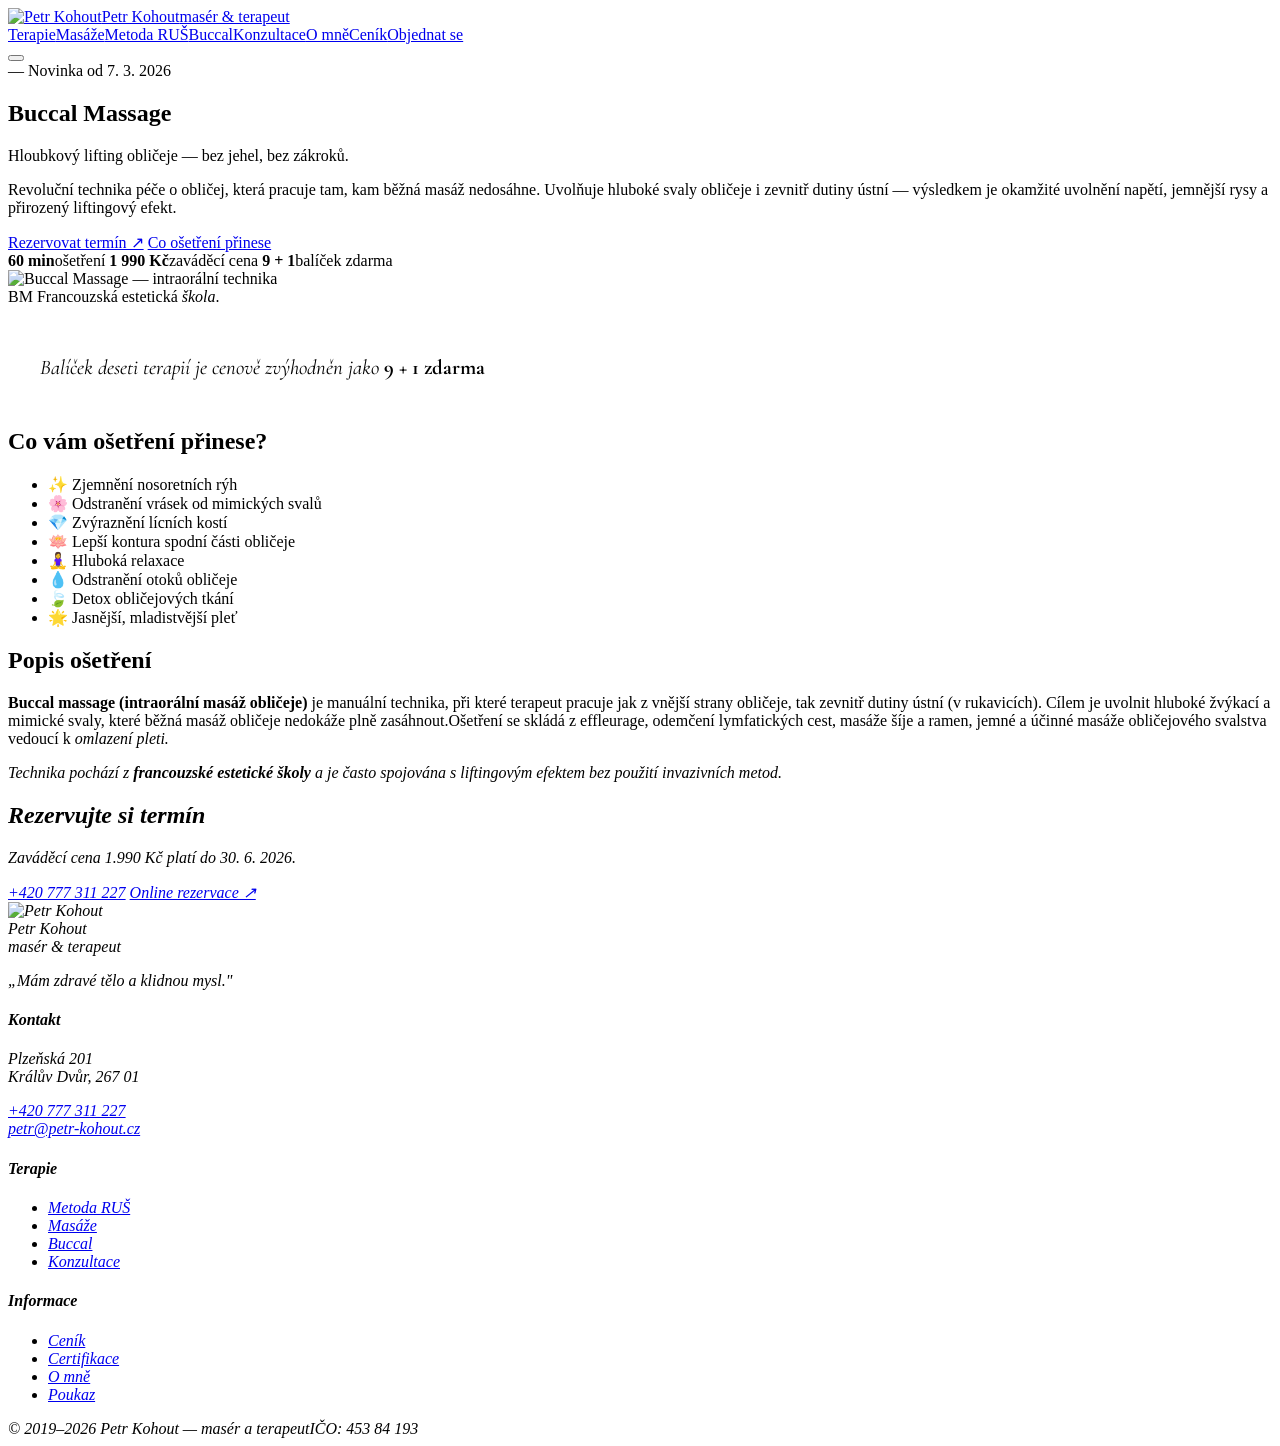
==== buccal-massage.html @ 08853233 "Add files via upload" ====
<!DOCTYPE html>
<html lang="cs">
<head>
  <meta charset="UTF-8" />
  <meta name="viewport" content="width=device-width, initial-scale=1.0" />
  <title>Buccal Massage | Petr Kohout — lifting obličeje bez jehel</title>
  <meta name="description" content="Buccal Massage Králův Dvůr u Berouna — intraorální lifting obličeje bez jehel. Francouzská technika, jemnější rysy, uvolnění napětí. Vhodné i při dojezdu z Prahy." />
  <link rel="canonical" href="https://petr-kohout.cz/buccal-massage" />
  <meta name="robots" content="index, follow" />
  <link rel="icon" href="https://2e7ae127dc.clvaw-cdnwnd.com/8b7f1cb16bb3a421f5046f3509f56152/200000065-5912c5912f/pk-profile-ig.png?ph=2e7ae127dc" type="image/png" />
  <link rel="apple-touch-icon" href="https://2e7ae127dc.clvaw-cdnwnd.com/8b7f1cb16bb3a421f5046f3509f56152/200000065-5912c5912f/pk-profile-ig.png?ph=2e7ae127dc" />
  <meta property="og:site_name" content="Petr Kohout" />
  <meta property="og:type" content="website" />
  <meta property="og:locale" content="cs_CZ" />
  <meta property="og:url" content="https://petr-kohout.cz/buccal-massage" />
  <meta property="og:title" content="Buccal Massage | Petr Kohout — lifting obličeje bez jehel" />
  <meta property="og:description" content="Buccal Massage Králův Dvůr u Berouna — intraorální lifting obličeje bez jehel. Francouzská technika, jemnější rysy, uvolnění napětí. Vhodné i při dojezdu z Prahy." />
  <meta property="og:image" content="https://2e7ae127dc.clvaw-cdnwnd.com/8b7f1cb16bb3a421f5046f3509f56152/200000137-8676c8676e/Petr%20Kohout_foto%20ihappy.jpeg?ph=2e7ae127dc" />
  <meta name="twitter:card" content="summary_large_image" />
  <meta name="twitter:title" content="Buccal Massage | Petr Kohout — lifting obličeje bez jehel" />
  <meta name="twitter:description" content="Buccal Massage Králův Dvůr u Berouna — intraorální lifting obličeje bez jehel. Francouzská technika, jemnější rysy, uvolnění napětí. Vhodné i při dojezdu z Prahy." />
  <meta name="twitter:image" content="https://2e7ae127dc.clvaw-cdnwnd.com/8b7f1cb16bb3a421f5046f3509f56152/200000137-8676c8676e/Petr%20Kohout_foto%20ihappy.jpeg?ph=2e7ae127dc" />
  <link rel="preconnect" href="https://fonts.googleapis.com" />
  <link rel="preconnect" href="https://fonts.gstatic.com" crossorigin />
  <link href="https://fonts.googleapis.com/css2?family=Cormorant+Garamond:ital,wght@0,300;0,400;0,500;0,600;1,300;1,400&family=DM+Sans:wght@300;400;500;600&display=swap" rel="stylesheet" />
  <link rel="stylesheet" href="/assets/style.css" />
</head>
<body>
  <header class="site-header" id="siteHeader">
    <div class="nav-wrap">
      <a href="/" class="brand"><img class="brand-avatar" src="https://2e7ae127dc.clvaw-cdnwnd.com/8b7f1cb16bb3a421f5046f3509f56152/200000065-5912c5912f/pk-profile-ig.png?ph=2e7ae127dc" alt="Petr Kohout" /><span class="brand-name">Petr Kohout<span class="brand-sub">masér &amp; terapeut</span></span></a>
      <nav class="main-nav" id="mainNav">
        <a href="/">Terapie</a><a href="/masaze">Masáže</a><a href="/metoda-rus">Metoda RUŠ</a><a href="/buccal-massage">Buccal</a><a href="/konzultace">Konzultace</a><a href="/o-mne">O mně</a><a href="/cenik">Ceník</a><a href="/kontakt" class="nav-cta">Objednat se</a>
      </nav>
      <button class="nav-toggle" aria-label="Menu" id="navToggle"><span></span><span></span><span></span></button>
    </div>
  </header>

  <main>
    <section class="hero-rus">
      <div class="hero-rus__text">
        <div class="hero-rus__eyebrow reveal">— Novinka od 7. 3. 2026</div>
        <h1 class="hero-rus__title reveal">
          <span class="serif-italic">Buccal</span>
          Massage
        </h1>
        <p class="hero-rus__sub reveal">
          Hloubkový lifting obličeje — bez jehel, bez zákroků.
        </p>
        <p class="hero-rus__lead reveal">
          Revoluční technika péče o obličej, která pracuje tam, kam běžná masáž nedosáhne. Uvolňuje hluboké svaly obličeje i zevnitř dutiny ústní — výsledkem je okamžité uvolnění napětí, jemnější rysy a přirozený liftingový efekt.
        </p>
        <div class="hero-rus__actions reveal">
          <a href="#" data-action="book" class="btn-premium">Rezervovat termín ↗</a>
          <a href="#ucinky" class="btn-link-premium">Co ošetření přinese</a>
        </div>
        <div class="hero-rus__trust reveal">
          <span class="hero-rus__trust-item"><strong>60 min</strong>ošetření</span>
          <span class="hero-rus__trust-divider" aria-hidden="true"></span>
          <span class="hero-rus__trust-item"><strong>1 990 Kč</strong>zaváděcí cena</span>
          <span class="hero-rus__trust-divider" aria-hidden="true"></span>
          <span class="hero-rus__trust-item"><strong>9 + 1</strong>balíček zdarma</span>
        </div>
      </div>

      <div class="hero-rus__visual reveal">
        <div class="hero-rus__visual-frame">
          <img src="https://2e7ae127dc.clvaw-cdnwnd.com/8b7f1cb16bb3a421f5046f3509f56152/200000141-ddcdbddcdc/ChatGPT%20Image%2027.%202.%202026%2014_47_42.png?ph=2e7ae127dc" alt="Buccal Massage — intraorální technika" />
        </div>
        <div class="hero-rus__badge">
          <span class="hero-rus__badge-mark" aria-hidden="true">BM</span>
          <span>Francouzská estetická <em>škola</em>.</span>
        </div>
      </div>
    </section>

    <section class="content-section content-section--center" id="ucinky">
      <p class="reveal" style="background:linear-gradient(135deg, var(--bg-alt), #E8DFD0); padding:28px 32px; border-radius:var(--radius); font-family:'Cormorant Garamond', serif; font-size:1.3rem; font-style:italic; color:var(--ink);">
        Balíček deseti terapií je cenově zvýhodněn jako <strong style="font-style:normal;">9 + 1 zdarma</strong>
      </p>

      <h2 class="reveal">Co vám ošetření přinese?</h2>
      <ul class="benefit-grid reveal">
        <li class="benefit-card">
          <span class="benefit-card__icon" aria-hidden="true">✨</span>
          <span class="benefit-card__text">Zjemnění nosoretních rýh</span>
        </li>
        <li class="benefit-card">
          <span class="benefit-card__icon" aria-hidden="true">🌸</span>
          <span class="benefit-card__text">Odstranění vrásek od mimických svalů</span>
        </li>
        <li class="benefit-card">
          <span class="benefit-card__icon" aria-hidden="true">💎</span>
          <span class="benefit-card__text">Zvýraznění lícních kostí</span>
        </li>
        <li class="benefit-card">
          <span class="benefit-card__icon" aria-hidden="true">🪷</span>
          <span class="benefit-card__text">Lepší kontura spodní části obličeje</span>
        </li>
        <li class="benefit-card">
          <span class="benefit-card__icon" aria-hidden="true">🧘‍♀️</span>
          <span class="benefit-card__text">Hluboká relaxace</span>
        </li>
        <li class="benefit-card">
          <span class="benefit-card__icon" aria-hidden="true">💧</span>
          <span class="benefit-card__text">Odstranění otoků obličeje</span>
        </li>
        <li class="benefit-card">
          <span class="benefit-card__icon" aria-hidden="true">🍃</span>
          <span class="benefit-card__text">Detox obličejových tkání</span>
        </li>
        <li class="benefit-card">
          <span class="benefit-card__icon" aria-hidden="true">🌟</span>
          <span class="benefit-card__text">Jasnější, mladistvější pleť</span>
        </li>
      </ul>

      <div class="section-divider reveal"></div>

      <h2 class="reveal">Popis ošetření</h2>
      <p class="reveal"><strong>Buccal massage (intraorální masáž obličeje)</strong> je manuální technika, při které terapeut pracuje jak z vnější strany obličeje, tak zevnitř dutiny ústní (v rukavicích).
      Cílem je uvolnit hluboké žvýkací a mimické svaly, které běžná masáž obličeje nedokáže plně zasáhnout.Ošetření se skládá z effleurage, odemčení lymfatických cest, masáže šíje a ramen, jemné a účinné masáže obličejového svalstva vedoucí k <em>omlazení pleti.</p>

      <div class="quote-pull reveal">
        Technika pochází z <strong>francouzské estetické školy</strong> a je často spojována s liftingovým efektem bez použití invazivních metod.
      </div>

      
    </section>

    <section class="cta-band">
      <div class="cta-inner reveal">
        <h2 class="cta-title">Rezervujte si <span class="serif-italic">termín</span></h2>
        <p>Zaváděcí cena 1.990 Kč platí do 30. 6. 2026.</p>
        <div class="cta-actions">
          <a href="tel:+420777311227" class="btn btn-primary">+420 777 311 227</a>
          <a href="#" data-action="book" class="btn btn-ghost">Online rezervace ↗</a>
        </div>
      </div>
    </section>
  </main>

  <footer class="site-footer">
    <div class="footer-inner">
      <div class="footer-col"><div class="footer-brand"><img class="brand-avatar brand-avatar--footer" src="https://2e7ae127dc.clvaw-cdnwnd.com/8b7f1cb16bb3a421f5046f3509f56152/200000065-5912c5912f/pk-profile-ig.png?ph=2e7ae127dc" alt="Petr Kohout" /><div><div class="footer-name">Petr Kohout</div><div class="footer-sub">masér &amp; terapeut</div></div></div><p class="footer-motto"><span class="serif-italic">„Mám zdravé tělo a klidnou mysl."</span></p></div>
      <div class="footer-col"><h4>Kontakt</h4><p>Plzeňská 201<br />Králův Dvůr, 267 01</p><p><a href="tel:+420777311227">+420 777 311 227</a><br /><a href="mailto:petr@petr-kohout.cz">petr@petr-kohout.cz</a></p></div>
      <div class="footer-col"><h4>Terapie</h4><ul><li><a href="/metoda-rus">Metoda RUŠ</a></li><li><a href="/masaze">Masáže</a></li><li><a href="/buccal-massage">Buccal</a></li><li><a href="/konzultace">Konzultace</a></li></ul></div>
      <div class="footer-col"><h4>Informace</h4><ul><li><a href="/cenik">Ceník</a></li><li><a href="/certifikace">Certifikace</a></li><li><a href="/o-mne">O mně</a></li><li><a href="/cenik#poukaz">Poukaz</a></li></ul></div>
    </div>
    <div class="footer-bottom"><span>© 2019–2026 Petr Kohout — masér a terapeut</span><span>IČO: 453 84 193</span></div>
  </footer>
  <script src="/assets/main.js"></script>
</body>
</html>
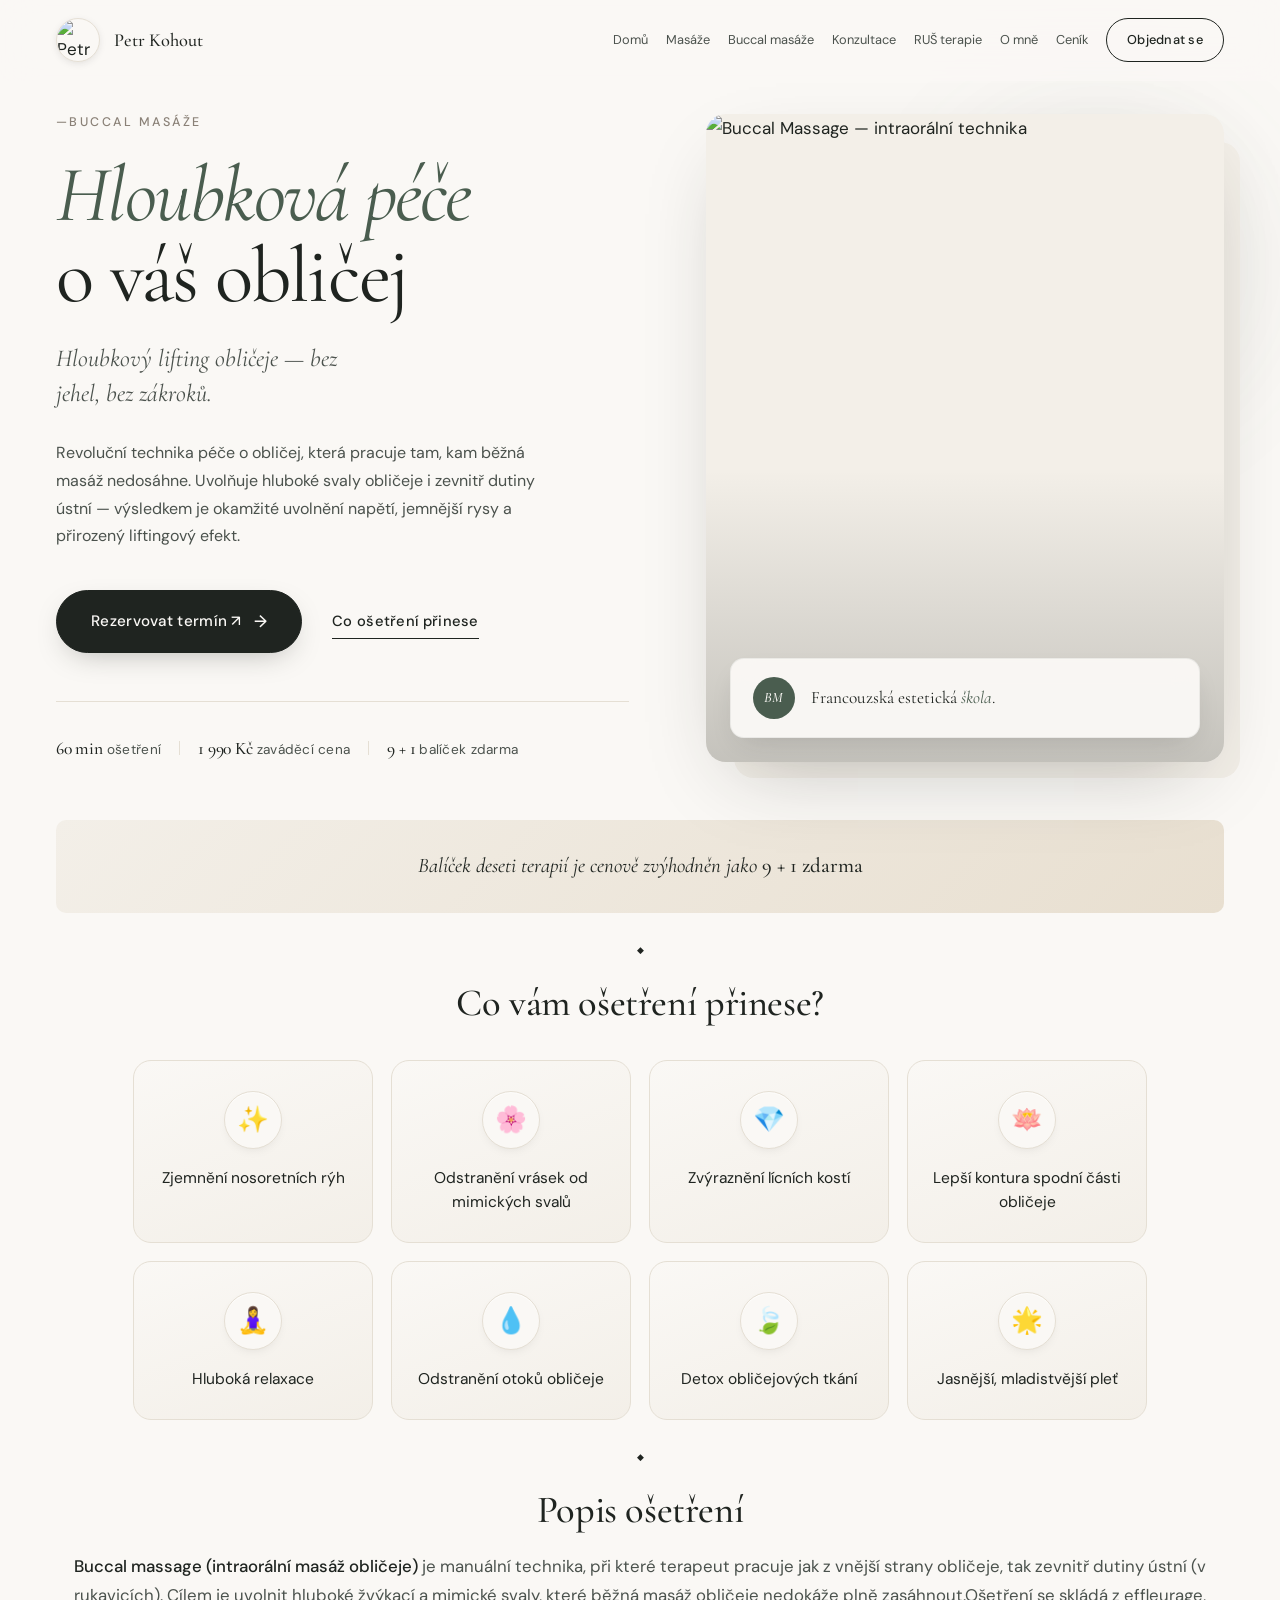
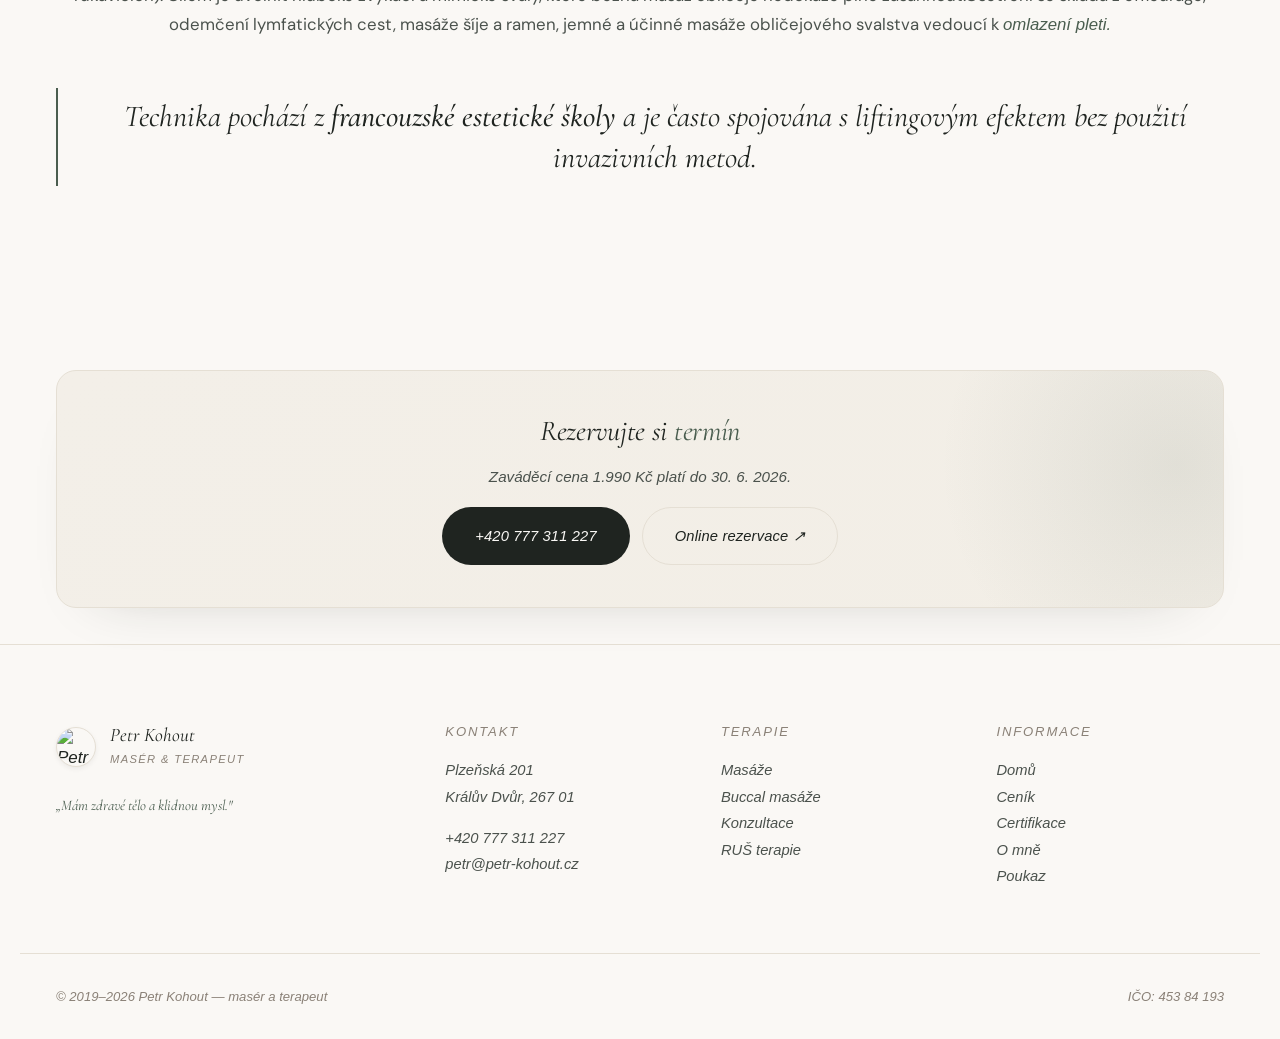
==== commit 0b87ec5f: "Add files via upload" ====
--- a/buccal-massage.html
+++ b/buccal-massage.html
@@ -30,7 +30,7 @@
     <div class="nav-wrap">
       <a href="/" class="brand"><img class="brand-avatar" src="https://2e7ae127dc.clvaw-cdnwnd.com/8b7f1cb16bb3a421f5046f3509f56152/200000065-5912c5912f/pk-profile-ig.png?ph=2e7ae127dc" alt="Petr Kohout" /><span class="brand-name">Petr Kohout<span class="brand-sub">masér &amp; terapeut</span></span></a>
       <nav class="main-nav" id="mainNav">
-        <a href="/">Terapie</a><a href="/masaze">Masáže</a><a href="/metoda-rus">Metoda RUŠ</a><a href="/buccal-massage">Buccal</a><a href="/konzultace">Konzultace</a><a href="/o-mne">O mně</a><a href="/cenik">Ceník</a><a href="/kontakt" class="nav-cta">Objednat se</a>
+        <a href="/">Domů</a><a href="/masaze">Masáže</a><a href="/buccal-massage">Buccal masáže</a><a href="/konzultace">Konzultace</a><a href="/metoda-rus">RUŠ terapie</a><a href="/o-mne">O mně</a><a href="/cenik">Ceník</a><a href="/kontakt" class="nav-cta">Objednat se</a>
       </nav>
       <button class="nav-toggle" aria-label="Menu" id="navToggle"><span></span><span></span><span></span></button>
     </div>
@@ -39,10 +39,10 @@
   <main>
     <section class="hero-rus">
       <div class="hero-rus__text">
-        <div class="hero-rus__eyebrow reveal">— Novinka od 7. 3. 2026</div>
+        <div class="hero-rus__eyebrow reveal">—Buccal masáže</div>
         <h1 class="hero-rus__title reveal">
-          <span class="serif-italic">Buccal</span>
-          Massage
+          <span class="serif-italic">Hloubková péče</span>
+          o váš obličej
         </h1>
         <p class="hero-rus__sub reveal">
           Hloubkový lifting obličeje — bez jehel, bez zákroků.
@@ -74,11 +74,12 @@
       </div>
     </section>
 
-    <section class="content-section content-section--center" id="ucinky">
+    <section class="content-section content-section--center content-section--tight-cta" id="ucinky">
       <p class="reveal" style="background:linear-gradient(135deg, var(--bg-alt), #E8DFD0); padding:28px 32px; border-radius:var(--radius); font-family:'Cormorant Garamond', serif; font-size:1.3rem; font-style:italic; color:var(--ink);">
         Balíček deseti terapií je cenově zvýhodněn jako <strong style="font-style:normal;">9 + 1 zdarma</strong>
       </p>
 
+      <div class="section-divider reveal" aria-hidden="true"></div>
       <h2 class="reveal">Co vám ošetření přinese?</h2>
       <ul class="benefit-grid reveal">
         <li class="benefit-card">
@@ -115,7 +116,7 @@
         </li>
       </ul>
 
-      <div class="section-divider reveal"></div>
+      <div class="section-divider reveal" aria-hidden="true"></div>
 
       <h2 class="reveal">Popis ošetření</h2>
       <p class="reveal"><strong>Buccal massage (intraorální masáž obličeje)</strong> je manuální technika, při které terapeut pracuje jak z vnější strany obličeje, tak zevnitř dutiny ústní (v rukavicích).
@@ -144,8 +145,8 @@
     <div class="footer-inner">
       <div class="footer-col"><div class="footer-brand"><img class="brand-avatar brand-avatar--footer" src="https://2e7ae127dc.clvaw-cdnwnd.com/8b7f1cb16bb3a421f5046f3509f56152/200000065-5912c5912f/pk-profile-ig.png?ph=2e7ae127dc" alt="Petr Kohout" /><div><div class="footer-name">Petr Kohout</div><div class="footer-sub">masér &amp; terapeut</div></div></div><p class="footer-motto"><span class="serif-italic">„Mám zdravé tělo a klidnou mysl."</span></p></div>
       <div class="footer-col"><h4>Kontakt</h4><p>Plzeňská 201<br />Králův Dvůr, 267 01</p><p><a href="tel:+420777311227">+420 777 311 227</a><br /><a href="mailto:petr@petr-kohout.cz">petr@petr-kohout.cz</a></p></div>
-      <div class="footer-col"><h4>Terapie</h4><ul><li><a href="/metoda-rus">Metoda RUŠ</a></li><li><a href="/masaze">Masáže</a></li><li><a href="/buccal-massage">Buccal</a></li><li><a href="/konzultace">Konzultace</a></li></ul></div>
-      <div class="footer-col"><h4>Informace</h4><ul><li><a href="/cenik">Ceník</a></li><li><a href="/certifikace">Certifikace</a></li><li><a href="/o-mne">O mně</a></li><li><a href="/cenik#poukaz">Poukaz</a></li></ul></div>
+      <div class="footer-col"><h4>Terapie</h4><ul><li><a href="/masaze">Masáže</a></li><li><a href="/buccal-massage">Buccal masáže</a></li><li><a href="/konzultace">Konzultace</a></li><li><a href="/metoda-rus">RUŠ terapie</a></li></ul></div>
+      <div class="footer-col"><h4>Informace</h4><ul><li><a href="/">Domů</a></li><li><a href="/cenik">Ceník</a></li><li><a href="/certifikace">Certifikace</a></li><li><a href="/o-mne">O mně</a></li><li><a href="/cenik#poukaz">Poukaz</a></li></ul></div>
     </div>
     <div class="footer-bottom"><span>© 2019–2026 Petr Kohout — masér a terapeut</span><span>IČO: 453 84 193</span></div>
   </footer>
--- a/assets/style.css
+++ b/assets/style.css
@@ -0,0 +1,2801 @@
+/* ===== TOKENS ===== */
+:root {
+  --bg: #FAF8F5;
+  --bg-alt: #F3EFE8;
+  --bg-dark: #2A2F2B;
+  --ink: #1F2420;
+  --ink-soft: #4B524D;
+  --muted: #8A8177;
+  --line: #E5DFD4;
+  --accent: #4A5D4F;
+  --accent-soft: #6B7F6F;
+  --warm: #C8A882;
+  --radius-sm: 4px;
+  --radius: 10px;
+  --radius-lg: 20px;
+  --shadow-sm: 0 1px 2px rgba(31, 36, 32, 0.04);
+  --shadow: 0 10px 40px -10px rgba(31, 36, 32, 0.12);
+  --container: 1240px;
+  --ease: cubic-bezier(0.22, 1, 0.36, 1);
+  /* Jednotná mezera pod fixním menu → první obsah na všech stránkách */
+  --page-top-pad: clamp(20px, 2.75vw, 32px);
+}
+
+/* ===== RESET ===== */
+*, *::before, *::after { box-sizing: border-box; }
+html { scroll-behavior: smooth; -webkit-font-smoothing: antialiased; }
+body {
+  margin: 0;
+  font-family: 'DM Sans', -apple-system, BlinkMacSystemFont, sans-serif;
+  font-weight: 400;
+  font-size: 17px;
+  line-height: 1.65;
+  color: var(--ink);
+  background: var(--bg);
+  overflow-x: hidden;
+}
+img, svg { max-width: 100%; display: block; }
+a { color: inherit; text-decoration: none; }
+button { font: inherit; cursor: pointer; border: none; background: none; color: inherit; }
+ul { list-style: none; padding: 0; margin: 0; }
+
+/* ===== TYPOGRAPHY ===== */
+h1, h2, h3, h4 {
+  font-family: 'Cormorant Garamond', Georgia, serif;
+  font-weight: 500;
+  letter-spacing: -0.01em;
+  line-height: 1.1;
+  margin: 0;
+  color: var(--ink);
+}
+h1 { font-size: clamp(2.4rem, 5.5vw, 4.5rem); }
+h2 { font-size: clamp(2rem, 4.5vw, 3.5rem); }
+h3 { font-size: clamp(1.4rem, 2.5vw, 1.75rem); font-weight: 500; }
+h4 { font-size: 0.82rem; text-transform: uppercase; letter-spacing: 0.14em; font-family: 'DM Sans', sans-serif; font-weight: 500; color: var(--muted); }
+
+.serif-italic { font-style: italic; font-weight: 400; color: var(--accent); }
+
+/* ===== HEADER / NAV ===== */
+.site-header {
+  position: sticky;
+  top: 0;
+  z-index: 100;
+  background: rgba(250, 248, 245, 0.78);
+  backdrop-filter: blur(18px) saturate(1.1);
+  -webkit-backdrop-filter: blur(18px) saturate(1.1);
+  border-bottom: 1px solid transparent;
+  transition: background 0.3s var(--ease), border-color 0.3s var(--ease),
+              box-shadow 0.3s var(--ease), padding 0.3s var(--ease);
+}
+.site-header.scrolled {
+  background: rgba(250, 248, 245, 0.92);
+  border-bottom-color: var(--line);
+  box-shadow: 0 8px 24px -16px rgba(31, 36, 32, 0.18);
+}
+.site-header.scrolled .nav-wrap { padding-top: 14px; padding-bottom: 14px; }
+.nav-wrap {
+  max-width: var(--container);
+  margin: 0 auto;
+  padding: 18px 36px;
+  display: flex;
+  align-items: center;
+  justify-content: space-between;
+  gap: 24px;
+}
+.brand {
+  display: flex;
+  align-items: center;
+  gap: 14px;
+  flex-shrink: 0;
+}
+.brand-mark {
+  width: 42px;
+  height: 42px;
+  display: grid;
+  place-items: center;
+  border: 1px solid var(--ink);
+  border-radius: 50%;
+  font-family: 'Cormorant Garamond', serif;
+  font-size: 1.2rem;
+  font-weight: 500;
+  letter-spacing: 0.02em;
+  transition: background 0.3s var(--ease), color 0.3s var(--ease);
+}
+.brand:hover .brand-mark { background: var(--ink); color: var(--bg); }
+
+.brand-avatar {
+  width: 44px;
+  height: 44px;
+  border-radius: 50%;
+  object-fit: cover;
+  display: block;
+  flex-shrink: 0;
+  border: 1px solid var(--line);
+  background: var(--bg);
+  box-shadow: 0 2px 8px -2px rgba(31, 36, 32, 0.15);
+  transition: transform 0.35s var(--ease), box-shadow 0.35s var(--ease),
+              border-color 0.35s var(--ease);
+}
+.brand-avatar--footer {
+  width: 40px;
+  height: 40px;
+  box-shadow: 0 2px 6px -2px rgba(31, 36, 32, 0.12);
+}
+.brand:hover .brand-avatar {
+  transform: scale(1.05);
+  border-color: var(--ink);
+  box-shadow: 0 6px 16px -4px rgba(31, 36, 32, 0.25);
+}
+.brand-name {
+  font-family: 'Cormorant Garamond', serif;
+  font-size: 1.15rem;
+  font-weight: 500;
+  line-height: 1;
+  display: flex;
+  flex-direction: column;
+  gap: 2px;
+}
+.brand-sub {
+  font-family: 'DM Sans', sans-serif;
+  font-size: 0.7rem;
+  font-weight: 400;
+  letter-spacing: 0.12em;
+  text-transform: uppercase;
+  color: var(--muted);
+}
+.main-nav {
+  display: flex;
+  align-items: center;
+  gap: 22px;
+  font-size: 0.83rem;
+  font-weight: 400;
+  white-space: nowrap;
+}
+.main-nav a {
+  position: relative;
+  color: var(--ink-soft);
+  transition: color 0.2s var(--ease);
+}
+.main-nav a:not(.nav-cta):hover { color: var(--ink); }
+.main-nav a:not(.nav-cta)::after {
+  content: "";
+  position: absolute;
+  left: 0;
+  bottom: -4px;
+  width: 0;
+  height: 1px;
+  background: var(--ink);
+  transition: width 0.3s var(--ease);
+}
+.main-nav a:not(.nav-cta):hover::after { width: 100%; }
+.nav-cta {
+  padding: 10px 20px;
+  border: 1px solid var(--ink);
+  border-radius: 100px;
+  color: var(--ink) !important;
+  font-weight: 500;
+  letter-spacing: 0.02em;
+  transition: background 0.25s var(--ease), color 0.25s var(--ease),
+              transform 0.25s var(--ease), box-shadow 0.25s var(--ease);
+}
+.nav-cta:hover {
+  background: var(--ink);
+  color: var(--bg) !important;
+  transform: translateY(-1px);
+  box-shadow: 0 8px 18px -8px rgba(31, 36, 32, 0.4);
+}
+.nav-cta::after { display: none !important; }
+.nav-toggle {
+  display: none;
+  width: 42px;
+  height: 42px;
+  flex-direction: column;
+  justify-content: center;
+  align-items: center;
+  gap: 5px;
+}
+.nav-toggle span {
+  display: block;
+  width: 20px;
+  height: 1.5px;
+  background: var(--ink);
+  transition: all 0.3s var(--ease);
+}
+
+/* ===== BUTTONS ===== */
+.btn {
+  display: inline-flex;
+  align-items: center;
+  gap: 10px;
+  padding: 16px 32px;
+  border-radius: 100px;
+  font-family: 'DM Sans', sans-serif;
+  font-size: 0.92rem;
+  font-weight: 500;
+  letter-spacing: 0.01em;
+  transition: all 0.25s var(--ease);
+  cursor: pointer;
+  border: 1px solid transparent;
+}
+.btn-primary { background: var(--ink); color: var(--bg); }
+.btn-primary:hover { background: var(--accent); transform: translateY(-1px); }
+.btn-ghost { color: var(--ink); border-color: var(--line); }
+.btn-ghost:hover { border-color: var(--ink); }
+.btn-outline-dark { color: var(--bg); border-color: rgba(250, 248, 245, 0.35); }
+.btn-outline-dark:hover { background: var(--bg); color: var(--bg-dark); border-color: var(--bg); }
+
+/* ===== HERO ===== */
+.hero {
+  /* Spodní „vzduch“ řeší .section-divider--after-hero — stejná mezera nad i pod ◆ */
+  padding: var(--page-top-pad) 36px 0;
+  position: relative;
+}
+.hero::before {
+  content: "";
+  position: absolute;
+  top: 10%;
+  right: -10%;
+  width: 600px;
+  height: 600px;
+  background: radial-gradient(circle, rgba(74, 93, 79, 0.08) 0%, transparent 60%);
+  filter: blur(40px);
+  pointer-events: none;
+  z-index: 0;
+}
+.hero-inner {
+  max-width: var(--container);
+  margin: 0 auto;
+  position: relative;
+  z-index: 1;
+  display: grid;
+  /* Řádek 1: text + fotka; řádek 2: tlačítka (sloupec 1) + badge (sloupec 2) — společná výška */
+  grid-template-columns: minmax(0, min(540px, 100%)) auto;
+  grid-template-rows: auto auto;
+  column-gap: clamp(28px, 4vw, 44px);
+  row-gap: clamp(22px, 3vw, 32px);
+  align-items: start;
+  justify-content: center;
+}
+.hero-text {
+  min-width: 0;
+  grid-column: 1;
+  grid-row: 1;
+  align-self: start;
+}
+.hero-visual-stack {
+  grid-column: 2;
+  grid-row: 1;
+  width: min(300px, 32vw);
+  max-width: 100%;
+  justify-self: start;
+  align-self: stretch;
+  display: flex;
+  flex-direction: column;
+  gap: 0;
+  min-height: 0;
+  position: relative;
+  isolation: isolate;
+}
+/* Jako .hero-rus__visual::before — teplý „posunutý“ podklad za fotkou */
+.hero-visual-stack::before {
+  content: "";
+  position: absolute;
+  z-index: 0;
+  top: 20px;
+  left: 20px;
+  right: -12px;
+  bottom: -12px;
+  background: var(--bg-alt);
+  border-radius: var(--radius-lg);
+  pointer-events: none;
+}
+.hero-visual {
+  position: relative;
+  z-index: 1;
+  flex: 1 1 auto;
+  min-height: 0;
+  border-radius: var(--radius-lg);
+  overflow: hidden;
+  background: var(--bg-alt);
+  box-shadow: 0 30px 80px -30px rgba(31, 36, 32, 0.28);
+}
+/* Řádek CTA: tlačítka pod textem, badge pod fotkou — společná výška řádku */
+.hero-cta-row {
+  display: contents;
+}
+.hero-actions--hero-row {
+  grid-column: 1;
+  grid-row: 2;
+  align-self: end;
+}
+.hero-visual img {
+  width: 100%;
+  height: 100%;
+  object-fit: cover;
+  display: block;
+}
+.hero-visual::after {
+  content: "";
+  position: absolute;
+  inset: 0;
+  background: linear-gradient(180deg, transparent 60%, rgba(31, 36, 32, 0.15));
+  pointer-events: none;
+}
+/* Badge v řádku s tlačítky — stejné paddingy jako .btn, výraznější než „ghost“ */
+.hero-badge {
+  box-sizing: border-box;
+  margin: 0;
+  padding: 16px 32px;
+  border-radius: 100px;
+  font-family: 'Cormorant Garamond', serif;
+  font-style: italic;
+  font-size: 0.92rem;
+  line-height: 1.25;
+  color: var(--ink);
+  display: flex;
+  align-items: center;
+  justify-content: center;
+  gap: 10px;
+  text-align: center;
+}
+.hero-badge--hero-row {
+  grid-column: 2;
+  grid-row: 2;
+  align-self: end;
+  width: 100%;
+  border: 2px solid var(--ink);
+  background: var(--bg);
+  box-shadow: 0 8px 28px -12px rgba(31, 36, 32, 0.22);
+  font-weight: 500;
+  font-size: 0.95rem;
+  line-height: 1.3;
+}
+.hero-badge::before {
+  content: "";
+  flex-shrink: 0;
+  width: 7px;
+  height: 7px;
+  background: var(--accent);
+  border-radius: 50%;
+}
+.hero-badge--hero-row::before {
+  width: 8px;
+  height: 8px;
+  background: var(--ink);
+}
+/* Značka z faviconu — pravý horní roh portrétu */
+.hero-mark {
+  position: absolute;
+  top: clamp(8px, 1.5vw, 14px);
+  right: clamp(8px, 1.5vw, 14px);
+  width: clamp(48px, 6.8vw, 64px);
+  height: clamp(48px, 6.8vw, 64px);
+  border-radius: 50%;
+  overflow: hidden;
+  box-shadow: 0 8px 22px rgba(31, 36, 32, 0.22);
+  border: 2px solid rgba(255, 255, 255, 0.92);
+  z-index: 2;
+  background: var(--bg);
+  pointer-events: none;
+}
+.hero-mark img {
+  width: 100%;
+  height: 100%;
+  object-fit: cover;
+  display: block;
+}
+.hero-eyebrow {
+  display: block;
+  margin-bottom: 24px;
+}
+.hero-title {
+  max-width: 16ch;
+  margin-bottom: 40px;
+}
+.hero-lead {
+  max-width: 540px;
+  font-size: clamp(1.05rem, 1.6vw, 1.22rem);
+  line-height: 1.6;
+  color: var(--ink-soft);
+  margin-bottom: 32px;
+}
+.hero-meta {
+  display: flex;
+  flex-wrap: wrap;
+  align-items: center;
+  gap: 12px;
+  font-family: 'Cormorant Garamond', serif;
+  font-style: italic;
+  font-size: 1.15rem;
+  color: var(--accent);
+  margin-bottom: 0;
+}
+.hero-meta .dot { color: var(--muted); }
+.hero-actions { display: flex; flex-wrap: wrap; gap: 14px; }
+
+/* ===== BANNER NEW ===== */
+/* Stejná „obsahová“ šířka jako .services-grid / vnitřek .cta-band (container − boční padding 36+36) */
+.banner-new {
+  width: min(100% - 72px, calc(var(--container) - 72px));
+  max-width: var(--container);
+  margin: 0 auto 40px;
+  background: var(--bg-dark);
+  color: var(--bg);
+  border-radius: var(--radius-lg);
+  padding: clamp(18px, 2.8vw, 28px) clamp(22px, 3.5vw, 36px);
+  position: relative;
+  overflow: hidden;
+  box-sizing: border-box;
+}
+.banner-new::before {
+  content: "";
+  position: absolute;
+  inset: 0;
+  background:
+    radial-gradient(circle at 85% 20%, rgba(200, 168, 130, 0.15) 0%, transparent 50%),
+    radial-gradient(circle at 15% 80%, rgba(107, 127, 111, 0.2) 0%, transparent 50%);
+  pointer-events: none;
+}
+.banner-inner { position: relative; max-width: none; }
+.banner-tag {
+  display: inline-block;
+  font-size: 0.65rem;
+  letter-spacing: 0.18em;
+  text-transform: uppercase;
+  color: var(--warm);
+  margin-bottom: 8px;
+  padding-left: 28px;
+  position: relative;
+}
+.banner-tag::before {
+  content: "";
+  position: absolute;
+  left: 0;
+  top: 50%;
+  width: 22px;
+  height: 1px;
+  background: var(--warm);
+}
+.banner-title {
+  color: var(--bg);
+  margin-bottom: 6px;
+  font-size: clamp(1.2rem, 2.1vw, 1.65rem);
+  line-height: 1.25;
+  font-weight: 500;
+}
+.banner-title .serif-italic { color: var(--warm); }
+.banner-text {
+  color: rgba(250, 248, 245, 0.72);
+  margin-bottom: 0;
+  font-size: 0.88rem;
+  line-height: 1.45;
+  max-width: 52ch;
+}
+.banner-inner > .btn-outline-dark {
+  padding: 10px 20px;
+  font-size: 0.82rem;
+  flex-shrink: 0;
+}
+@media (min-width: 768px) {
+  .banner-inner {
+    display: grid;
+    grid-template-columns: 1fr auto;
+    align-items: center;
+    column-gap: 28px;
+    row-gap: 2px;
+  }
+  .banner-tag {
+    grid-column: 1;
+    grid-row: 1;
+    margin-bottom: 0;
+  }
+  .banner-title {
+    grid-column: 1;
+    grid-row: 2;
+    margin-bottom: 4px;
+  }
+  .banner-text {
+    grid-column: 1;
+    grid-row: 3;
+  }
+  .banner-inner > .btn-outline-dark {
+    grid-column: 2;
+    grid-row: 1 / span 3;
+    align-self: center;
+  }
+}
+@media (max-width: 767px) {
+  .banner-text {
+    margin-bottom: 14px;
+    max-width: none;
+  }
+  .banner-inner > .btn-outline-dark {
+    width: 100%;
+    justify-content: center;
+  }
+}
+
+/* ===== SECTIONS ===== */
+section { position: relative; }
+.section-head {
+  max-width: var(--container);
+  margin: 0 auto;
+  padding: 0 36px;
+  margin-bottom: 60px;
+  text-align: center;
+}
+.section-head .section-title { margin-left: auto; margin-right: auto; }
+
+/* Jednotný kicker sekcí (— NÁZEV) — stejná typografie na celém webu */
+.section-eyebrow,
+.hero-rus__eyebrow,
+.hero-eyebrow,
+.voucher-strip__eyebrow,
+.stat-highlight__label,
+.booking-card__eyebrow,
+.qr-platba__eyebrow {
+  font-family: 'DM Sans', sans-serif;
+  font-size: 0.78rem;
+  font-weight: 500;
+  letter-spacing: 0.2em;
+  text-transform: uppercase;
+  color: var(--muted);
+  font-style: normal;
+  line-height: 1.45;
+  padding: 0;
+  border: none;
+  border-radius: 0;
+  background: transparent;
+  box-shadow: none;
+  backdrop-filter: none;
+  -webkit-backdrop-filter: none;
+}
+.section-eyebrow { margin-bottom: 16px; display: block; }
+.page-hero .section-eyebrow {
+  text-align: center;
+  margin-bottom: 14px;
+}
+.hero-rus__eyebrow {
+  display: block;
+  margin-bottom: 24px;
+}
+.voucher-strip__eyebrow { margin-bottom: 8px; }
+.stat-highlight__label { margin: 0 0 14px; }
+.booking-card__eyebrow {
+  margin-bottom: 18px;
+  position: relative;
+}
+.qr-platba__eyebrow { margin-bottom: 10px; }
+.booking-card--primary .booking-card__eyebrow { color: var(--warm); }
+
+.section-title { max-width: 24ch; }
+
+/* ===== SERVICES ===== */
+.services { padding: 12px 0 clamp(36px, 5vw, 64px); }
+.services-grid {
+  max-width: var(--container);
+  margin: 0 auto;
+  padding: 0 36px;
+  display: grid;
+  grid-template-columns: repeat(2, 1fr);
+  gap: 32px;
+}
+.service-card {
+  background: var(--bg);
+  display: flex;
+  flex-direction: column;
+  transition: transform 0.4s var(--ease);
+  position: relative;
+  border-radius: var(--radius-lg);
+  overflow: hidden;
+  border: 1px solid var(--line);
+}
+.service-card:hover { transform: translateY(-6px); }
+.service-card:hover .service-image img { transform: scale(1.05); }
+.service-card:hover .card-arrow { transform: translate(6px, -6px); }
+.service-image {
+  aspect-ratio: 16 / 10;
+  overflow: hidden;
+  background: var(--bg-alt);
+  position: relative;
+}
+.service-image img {
+  width: 100%;
+  height: 100%;
+  object-fit: cover;
+  transition: transform 0.6s var(--ease);
+}
+.service-image::after {
+  content: "";
+  position: absolute;
+  inset: 0;
+  background: linear-gradient(180deg, transparent 50%, rgba(31, 36, 32, 0.25));
+}
+.service-num-badge {
+  position: absolute;
+  top: 20px;
+  left: 20px;
+  z-index: 2;
+  width: 40px;
+  height: 40px;
+  border-radius: 50%;
+  background: rgba(250, 248, 245, 0.95);
+  backdrop-filter: blur(10px);
+  display: grid;
+  place-items: center;
+  font-family: 'Cormorant Garamond', serif;
+  font-style: italic;
+  font-size: 1rem;
+  color: var(--ink);
+}
+.card-body {
+  padding: 32px 32px 36px;
+  flex: 1;
+  display: flex;
+  flex-direction: column;
+}
+.card-body h3 { margin-bottom: 10px; font-size: 1.55rem; }
+.card-tags {
+  font-family: 'DM Sans', sans-serif;
+  font-size: 0.72rem;
+  letter-spacing: 0.12em;
+  text-transform: uppercase;
+  color: var(--accent);
+  margin: 0 0 16px;
+  font-weight: 500;
+}
+.card-desc {
+  font-size: 0.95rem;
+  color: var(--ink-soft);
+  line-height: 1.6;
+  margin: 0 0 24px;
+  flex: 1;
+}
+.card-arrow {
+  font-size: 1.4rem;
+  color: var(--ink);
+  transition: transform 0.3s var(--ease);
+  font-family: 'DM Sans', sans-serif;
+  align-self: flex-start;
+}
+
+/* ===== QUOTE BAND ===== */
+.quote-band {
+  background: var(--bg-alt);
+  padding: clamp(80px, 14vw, 160px) 36px;
+  text-align: center;
+}
+.quote-inner { max-width: 780px; margin: 0 auto; position: relative; }
+.quote-mark {
+  font-family: 'Cormorant Garamond', serif;
+  font-size: 8rem;
+  line-height: 0.5;
+  color: var(--accent);
+  opacity: 0.3;
+  margin-bottom: 0;
+}
+blockquote {
+  font-family: 'Cormorant Garamond', serif;
+  font-size: clamp(1.8rem, 4vw, 3rem);
+  line-height: 1.25;
+  font-weight: 400;
+  color: var(--ink);
+  margin: 0;
+  padding: 0;
+}
+
+/* ===== ABOUT TEASER ===== */
+.about-teaser { padding: clamp(80px, 14vw, 160px) 36px; }
+.about-grid {
+  max-width: var(--container);
+  margin: 0 auto;
+  display: grid;
+  grid-template-columns: 1.1fr 1fr;
+  gap: 100px;
+  align-items: center;
+}
+.about-text .section-title { margin-bottom: 24px; max-width: 16ch; }
+.about-text p {
+  color: var(--ink-soft);
+  font-size: 1.08rem;
+  line-height: 1.7;
+  margin-bottom: 32px;
+  max-width: 520px;
+}
+.about-grid--solo {
+  grid-template-columns: 1fr;
+  max-width: 720px;
+  text-align: left;
+}
+.about-grid--solo .about-text .section-title { max-width: 20ch; }
+.about-grid--solo .about-text p { max-width: none; }
+.link-underline {
+  display: inline-block;
+  padding-bottom: 4px;
+  border-bottom: 1px solid var(--ink);
+  font-weight: 500;
+  font-size: 0.95rem;
+  transition: all 0.25s var(--ease);
+}
+.link-underline:hover { color: var(--accent); border-bottom-color: var(--accent); }
+.about-image { position: relative; }
+.image-frame {
+  aspect-ratio: 4 / 5;
+  border-radius: var(--radius-lg);
+  overflow: hidden;
+  background: var(--bg-alt);
+}
+.image-frame img, .image-frame svg { width: 100%; height: 100%; object-fit: cover; display: block; }
+.about-image .image-caption {
+  position: absolute;
+  right: -16px;
+  bottom: 32px;
+  background: var(--bg);
+  padding: 14px 22px;
+  border-radius: 100px;
+  font-family: 'Cormorant Garamond', serif;
+  font-style: italic;
+  font-size: 1.02rem;
+  color: var(--ink);
+  box-shadow: 0 8px 24px rgba(31, 36, 32, 0.08);
+  border: 1px solid var(--line);
+}
+@media (max-width: 720px) {
+  .about-image .image-caption { right: 16px; bottom: 16px; font-size: 0.9rem; }
+}
+
+/* ===== CTA BAND (světlá karta — ne full-bleed tmavý pás; RUŠ stránka má vlastní .cta-soft) ===== */
+.cta-band {
+  max-width: var(--container);
+  margin-left: auto;
+  margin-right: auto;
+  padding: clamp(20px, 3vw, 36px) 36px;
+  text-align: center;
+  background: transparent;
+  color: var(--ink);
+  position: relative;
+  overflow: visible;
+}
+.cta-inner {
+  max-width: 100%;
+  width: 100%;
+  margin: 0 auto;
+  position: relative;
+  background: linear-gradient(145deg, var(--bg-alt) 0%, rgba(236, 230, 218, 0.55) 100%);
+  border: 1px solid var(--line);
+  border-radius: var(--radius-lg);
+  padding: clamp(26px, 4vw, 42px) clamp(22px, 3.5vw, 36px);
+  box-shadow: 0 24px 60px -44px rgba(31, 36, 32, 0.28);
+  overflow: hidden;
+}
+.cta-inner::before {
+  content: "";
+  position: absolute;
+  top: -35%;
+  right: -25%;
+  width: 58%;
+  height: 150%;
+  background: radial-gradient(circle, rgba(74, 93, 79, 0.1), transparent 62%);
+  pointer-events: none;
+}
+.cta-inner > * { position: relative; z-index: 1; }
+.cta-title {
+  color: var(--ink);
+  margin-bottom: 10px;
+  font-size: clamp(1.4rem, 2.3vw, 1.8rem);
+  line-height: 1.28;
+  font-weight: 400;
+}
+.cta-title .serif-italic { color: var(--accent); }
+.cta-inner p {
+  color: var(--ink-soft);
+  margin-bottom: 18px;
+  font-size: 0.95rem;
+  line-height: 1.55;
+}
+.cta-actions {
+  display: flex;
+  flex-wrap: wrap;
+  gap: 12px;
+  justify-content: center;
+}
+.cta-actions .btn-ghost:hover {
+  background: rgba(255, 255, 255, 0.65);
+}
+
+/* Obsahová sekce nad .cta-band — úsporný spodek bez překryvu (žádné záporné marginy na CTA) */
+.content-section:has(+ .cta-band) {
+  padding-bottom: clamp(32px, 4.5vw, 56px);
+}
+.content-section--center:has(+ .cta-band) > .quote-pull:last-child::after {
+  margin-top: 12px;
+  margin-bottom: 0;
+}
+
+/* Buccal — minimální mezera mezi citátem a kartou CTA (přebije i padding .cta-band) */
+section.content-section.content-section--tight-cta:has(+ .cta-band) {
+  padding-bottom: 0;
+}
+section.content-section--tight-cta.content-section--center:has(+ .cta-band) > .quote-pull:last-child {
+  margin-bottom: 0;
+  margin-top: clamp(24px, 4vw, 40px);
+  padding: 18px 24px 0;
+}
+section.content-section--tight-cta.content-section--center:has(+ .cta-band) > .quote-pull:last-child::after {
+  margin-top: 6px;
+  margin-bottom: 0;
+}
+
+/* CTA pod obsahem — jen mírně menší horní padding než výchozí .cta-band (bez přetahování přes text) */
+.services + .cta-band,
+.content-section + .cta-band,
+.cert-grid + .cta-band,
+.voucher-strip + .cta-band {
+  margin-top: 0;
+  padding-top: clamp(10px, 1.6vw, 18px);
+}
+section.content-section.content-section--tight-cta + section.cta-band {
+  padding-top: 0;
+  padding-bottom: clamp(18px, 3vw, 32px);
+}
+/* Metoda RUŠ — .cta-soft pod poslední .section-rus */
+.section-rus + .cta-soft {
+  margin-top: 0;
+}
+
+/* ===== FOOTER ===== */
+/* Boční padding uvnitř max-width — stejná logika šířky jako .cta-band / .voucher-strip (ne dvojité odsazení) */
+.site-footer {
+  background: var(--bg);
+  padding: 80px 0 32px;
+  border-top: 1px solid var(--line);
+}
+.footer-inner {
+  max-width: var(--container);
+  margin: 0 auto;
+  padding: 0 36px 60px;
+  display: grid;
+  grid-template-columns: 1.5fr repeat(3, 1fr);
+  gap: 48px;
+  border-bottom: 1px solid var(--line);
+}
+.footer-brand {
+  display: flex;
+  align-items: center;
+  gap: 14px;
+  margin-bottom: 24px;
+}
+.footer-name {
+  font-family: 'Cormorant Garamond', serif;
+  font-size: 1.2rem;
+  line-height: 1.1;
+}
+.footer-sub {
+  font-size: 0.7rem;
+  letter-spacing: 0.12em;
+  text-transform: uppercase;
+  color: var(--muted);
+  margin-top: 4px;
+}
+.footer-motto {
+  font-family: 'Cormorant Garamond', serif;
+  font-size: 1.15rem;
+  line-height: 1.4;
+  color: var(--ink-soft);
+  max-width: 280px;
+}
+.footer-col h4 { margin-bottom: 18px; }
+.footer-col p,
+.footer-col ul li {
+  font-size: 0.92rem;
+  color: var(--ink-soft);
+  line-height: 1.8;
+}
+.footer-col ul li a,
+.footer-col p a { transition: color 0.2s var(--ease); }
+.footer-col ul li a:hover,
+.footer-col p a:hover { color: var(--ink); }
+.footer-bottom {
+  max-width: var(--container);
+  margin: 32px auto 0;
+  padding: 0 36px;
+  display: flex;
+  justify-content: space-between;
+  flex-wrap: wrap;
+  gap: 16px;
+  font-size: 0.82rem;
+  color: var(--muted);
+}
+
+/* ===== REVEAL ANIMATIONS ===== */
+.reveal {
+  opacity: 0;
+  transform: translateY(20px);
+  transition: opacity 0.9s var(--ease), transform 0.9s var(--ease);
+}
+.reveal.is-visible { opacity: 1; transform: translateY(0); }
+
+/* ===== GENERIC PAGE STYLES (for subpages) ===== */
+.page-hero {
+  padding: var(--page-top-pad) 36px clamp(32px, 4.5vw, 52px);
+  text-align: center;
+  max-width: var(--container);
+  margin: 0 auto;
+}
+.page-hero h1 {
+  font-size: clamp(2.5rem, 6vw, 4.5rem);
+  margin: 0 auto 20px;
+  max-width: 18ch;
+}
+.page-hero .lead {
+  max-width: 620px;
+  margin: 0 auto;
+  font-size: clamp(1.05rem, 1.6vw, 1.2rem);
+  color: var(--ink-soft);
+  line-height: 1.65;
+}
+
+/* Page hero with image (split layout) */
+.page-hero-split {
+  padding: var(--page-top-pad) 36px clamp(40px, 6vw, 72px);
+  max-width: var(--container);
+  margin: 0 auto;
+  display: grid;
+  grid-template-columns: 1.1fr 0.9fr;
+  gap: 80px;
+  align-items: center;
+}
+.page-hero-split h1 {
+  font-size: clamp(2.4rem, 5.5vw, 4rem);
+  margin: 0 0 24px;
+  max-width: 14ch;
+}
+.page-hero-split .lead {
+  font-size: clamp(1.05rem, 1.4vw, 1.15rem);
+  color: var(--ink-soft);
+  line-height: 1.7;
+  max-width: 520px;
+}
+.page-hero-split .hero-img-wrap {
+  aspect-ratio: 4/5;
+  border-radius: var(--radius-lg);
+  overflow: hidden;
+  background: var(--bg-alt);
+}
+.page-hero-split .hero-img-wrap img {
+  width: 100%;
+  height: 100%;
+  object-fit: cover;
+}
+@media (max-width: 900px) {
+  .page-hero-split { grid-template-columns: 1fr; gap: 40px; }
+  .page-hero-split .hero-img-wrap { aspect-ratio: 16/10; max-height: 400px; }
+}
+
+.content-section {
+  max-width: var(--container);
+  margin: 0 auto;
+  padding: 0 36px clamp(60px, 8vw, 100px);
+  font-size: 1.05rem;
+  line-height: 1.75;
+  color: var(--ink-soft);
+}
+.content-section > p,
+.content-section > ul,
+.content-section > ol,
+.content-section > .more-toggle .more-content {
+  max-width: 760px;
+}
+
+/* Vystředěná varianta — text vyplňuje celou šířku sekce (stejně jako hero nad ní) */
+.content-section--center { text-align: center; }
+.content-section--center > *,
+.content-section--center > p,
+.content-section--center > ul,
+.content-section--center > ol,
+.content-section--center > .quote-pull,
+.content-section--center > .checkmarks,
+.content-section--center > .more-toggle .more-content {
+  max-width: none !important;
+  width: 100%;
+  margin-left: 0;
+  margin-right: 0;
+  text-align: center;
+}
+.content-section--center > h2,
+.content-section--center > h3 { text-align: center; }
+.content-section--center > .quote-pull {
+  border-left: none;
+  padding: 24px 24px;
+  position: relative;
+  font-size: clamp(1.4rem, 2.4vw, 1.85rem);
+  line-height: 1.5;
+}
+.content-section--center > .quote-pull::before,
+.content-section--center > .quote-pull::after {
+  content: "";
+  display: block;
+  width: 56px;
+  height: 1px;
+  background: var(--accent);
+  margin: 18px auto;
+}
+.content-section--center > .checkmarks {
+  list-style: none;
+  padding: 0;
+}
+.content-section--center > .checkmarks li {
+  padding-left: 0;
+  margin-bottom: 14px;
+  position: relative;
+}
+.content-section--center > .checkmarks li::before { display: none; }
+
+/* ===== BENEFIT GRID — Buccal: samostatné karty (ul v content-section--center) ===== */
+.content-section--center ul.benefit-grid {
+  display: flex;
+  flex-wrap: wrap;
+  justify-content: center;
+  gap: 18px;
+  width: 100%;
+  margin: 36px 0 16px;
+  padding: 0;
+  list-style: none;
+}
+.content-section--center ul.benefit-grid > .benefit-card {
+  flex: 0 1 240px;
+  display: flex;
+  flex-direction: column;
+  align-items: center;
+  text-align: center;
+  gap: 18px;
+  padding: 30px 22px 28px;
+  background: linear-gradient(160deg, var(--bg) 0%, var(--bg-alt) 100%);
+  border: 1px solid var(--line);
+  border-radius: 18px;
+  transition: transform 0.4s var(--ease),
+              box-shadow 0.4s var(--ease),
+              border-color 0.4s var(--ease);
+  position: relative;
+}
+.content-section--center ul.benefit-grid > .benefit-card::before {
+  content: "";
+  position: absolute;
+  inset: 0;
+  border-radius: inherit;
+  background: radial-gradient(circle at 50% -10%, rgba(74,93,79,0.08), transparent 60%);
+  opacity: 0;
+  transition: opacity 0.4s var(--ease);
+  pointer-events: none;
+}
+.content-section--center ul.benefit-grid > .benefit-card:hover {
+  transform: translateY(-4px);
+  box-shadow: 0 22px 44px -26px rgba(0, 0, 0, 0.22);
+  border-color: var(--accent);
+}
+.content-section--center ul.benefit-grid > .benefit-card:hover::before { opacity: 1; }
+.content-section--center ul.benefit-grid .benefit-card__icon {
+  width: 58px;
+  height: 58px;
+  border-radius: 50%;
+  background: var(--bg);
+  border: 1px solid var(--line);
+  display: grid;
+  place-items: center;
+  font-size: 1.6rem;
+  line-height: 1;
+  flex-shrink: 0;
+  position: relative;
+  z-index: 1;
+  box-shadow: inset 0 1px 0 rgba(255,255,255,0.6),
+              0 4px 14px -8px rgba(0,0,0,0.18);
+}
+.content-section--center ul.benefit-grid .benefit-card__text {
+  font-family: 'DM Sans', sans-serif;
+  font-size: 0.97rem;
+  line-height: 1.5;
+  color: var(--ink);
+  font-weight: 400;
+  position: relative;
+  z-index: 1;
+}
+@media (max-width: 720px) {
+  .content-section--center ul.benefit-grid > .benefit-card { flex: 0 1 calc(50% - 12px); padding: 24px 16px; }
+  .content-section--center ul.benefit-grid .benefit-card__icon { width: 50px; height: 50px; font-size: 1.4rem; }
+}
+@media (max-width: 480px) {
+  .content-section--center ul.benefit-grid > .benefit-card { flex: 1 1 100%; }
+}
+.content-section h2,
+.content-section h3 {
+  color: var(--ink);
+  margin: 64px 0 20px;
+}
+.content-section h2 { font-size: clamp(1.8rem, 3vw, 2.4rem); }
+.content-section h3 { font-size: clamp(1.3rem, 2vw, 1.6rem); }
+.content-section p { margin: 0 0 20px; }
+.content-section em { color: var(--accent); font-style: italic; }
+.content-section strong { color: var(--ink); font-weight: 500; }
+.content-section .quote-pull {
+  font-family: 'Cormorant Garamond', serif;
+  font-style: italic;
+  font-size: clamp(1.4rem, 2.5vw, 1.9rem);
+  line-height: 1.35;
+  color: var(--ink);
+  border-left: 2px solid var(--accent);
+  padding: 8px 0 8px 28px;
+  margin: 48px 0;
+}
+.content-section .quote-pull .quote-pull__kicker {
+  display: block;
+  text-align: left;
+  margin-bottom: 10px;
+}
+.content-section ul.checkmarks {
+  list-style: none;
+  margin: 24px 0;
+}
+.content-section ul.checkmarks li {
+  position: relative;
+  padding-left: 32px;
+  margin-bottom: 12px;
+}
+.content-section ul.checkmarks li::before {
+  content: "";
+  position: absolute;
+  left: 0;
+  top: 12px;
+  width: 16px;
+  height: 1px;
+  background: var(--accent);
+}
+
+/* Závěrečný blok v content-section — vystředěná šířka i text (např. masáže) */
+.content-section .content-foot-centered {
+  max-width: 720px;
+  margin: 32px auto 0;
+  text-align: center;
+}
+.content-section .content-foot-centered > p:last-child {
+  margin-bottom: 0;
+}
+
+/* O mně — ◆ po hero, biografie v jemném rámu (ne přes celou šířku) */
+.content-section--about {
+  text-align: center;
+}
+.content-section--about > .section-divider {
+  margin-top: clamp(6px, 1.2vw, 14px);
+}
+.content-section--about .about-story-card {
+  max-width: 720px;
+  margin: 0 auto clamp(36px, 5vw, 48px);
+  padding: clamp(28px, 3.2vw, 40px) clamp(26px, 3vw, 38px);
+  text-align: left;
+  background: linear-gradient(160deg, var(--bg) 0%, var(--bg-alt) 100%);
+  border: 1px solid var(--line);
+  border-radius: var(--radius-lg);
+  box-shadow: 0 10px 36px -22px rgba(31, 36, 32, 0.16);
+}
+.content-section--about .about-story-card p {
+  margin: 0 0 1.15em;
+  color: var(--ink-soft);
+  line-height: 1.78;
+  font-size: 1.03rem;
+}
+.content-section--about .about-story-card p:last-child {
+  margin-bottom: 0;
+}
+.content-section--about .quote-pull--about {
+  max-width: min(680px, 100%);
+  margin: 0 auto;
+  border-left: none;
+  padding: 8px 24px 24px;
+  text-align: center;
+}
+.content-section--about .quote-pull--about::before,
+.content-section--about .quote-pull--about::after {
+  content: "";
+  display: block;
+  width: 56px;
+  height: 1px;
+  background: var(--accent);
+  margin: 18px auto;
+}
+.content-section--about .quote-pull--about::before {
+  margin-top: 0;
+}
+
+.section-divider {
+  --divider-pad: clamp(14px, 2vw, 20px);
+  max-width: 780px;
+  margin: var(--divider-pad) auto;
+  padding: 0 36px;
+  text-align: center;
+}
+.section-divider::before {
+  content: "◆";
+  color: var(--ink);
+  font-size: 0.58rem;
+  letter-spacing: 0;
+}
+/* Úvodka → „Čtyři cesty k rovnováze“ */
+.section-divider--after-hero {
+  max-width: var(--container);
+}
+.section-divider--after-hero + .services {
+  padding-top: 0;
+}
+/* ◆ v hlavičce sekcí RUŠ — jedna značka, stejná mezera nad i pod, úspornější než globální divider */
+.section-divider--rus-head {
+  max-width: none;
+  margin: clamp(9px, 1.25vw, 13px) auto;
+  padding: 0;
+}
+/* Mezeru nad nadpisem řeší symetrický margin oddělovače */
+.content-section .section-divider + h2 {
+  margin-top: 0;
+}
+/* Buccal: mezera pod mřížkou benefitů před oddělovačem */
+.content-section--center > ul.benefit-grid {
+  margin-bottom: 8px;
+}
+
+/* Feature blocks for services pages */
+.feature-block {
+  max-width: var(--container);
+  margin: 0 auto 80px;
+  padding: 0 36px;
+  display: grid;
+  grid-template-columns: 1.15fr 0.85fr;
+  gap: 64px;
+  align-items: center;
+}
+.feature-block.reverse { direction: rtl; }
+.feature-block.reverse > * { direction: ltr; }
+.feature-block .feature-visual {
+  aspect-ratio: 5 / 4;
+  max-height: 360px;
+  border-radius: var(--radius-lg);
+  overflow: hidden;
+  background: var(--bg-alt);
+  position: relative;
+}
+.feature-block .feature-visual img {
+  width: 100%;
+  height: 100%;
+  object-fit: cover;
+  display: block;
+  transition: transform 0.8s var(--ease);
+}
+.feature-block:hover .feature-visual img { transform: scale(1.03); }
+.feature-block .feature-icon {
+  aspect-ratio: 1;
+  border-radius: var(--radius-lg);
+  background: var(--bg-alt);
+  display: grid;
+  place-items: center;
+  padding: 60px;
+}
+.feature-block h3 { font-size: clamp(1.6rem, 2.5vw, 2.2rem); margin-bottom: 20px; }
+.feature-block .feature-tags {
+  font-size: 0.78rem;
+  letter-spacing: 0.16em;
+  text-transform: uppercase;
+  color: var(--accent);
+  margin-bottom: 20px;
+  font-weight: 500;
+}
+.feature-block p { color: var(--ink-soft); margin: 0 0 16px; }
+
+/* Content image (inside content-section) */
+.content-image {
+  margin: 40px 0;
+  aspect-ratio: 16 / 10;
+  max-height: 380px;
+  border-radius: var(--radius-lg);
+  overflow: hidden;
+  background: var(--bg-alt);
+}
+.content-image img {
+  width: 100%;
+  height: 100%;
+  object-fit: cover;
+  display: block;
+}
+
+/* Atmospheric full-width strip */
+.atmosphere-strip {
+  position: relative;
+  min-height: 240px;
+  overflow: hidden;
+  margin: 0;
+}
+.atmosphere-strip img {
+  position: absolute;
+  inset: 0;
+  width: 100%;
+  height: 100%;
+  object-fit: cover;
+}
+.atmosphere-strip::after {
+  content: "";
+  position: absolute;
+  inset: 0;
+  background: linear-gradient(180deg, rgba(31, 36, 32, 0.4), rgba(31, 36, 32, 0.65));
+}
+.atmosphere-strip .atmosphere-inner {
+  position: relative;
+  z-index: 1;
+  max-width: 800px;
+  margin: 0 auto;
+  padding: 64px 36px;
+  text-align: center;
+}
+.atmosphere-strip blockquote {
+  font-family: 'Cormorant Garamond', serif;
+  font-size: clamp(1.6rem, 3.5vw, 2.6rem);
+  line-height: 1.25;
+  font-weight: 400;
+  color: var(--bg);
+  margin: 0;
+  padding: 0;
+}
+.atmosphere-strip .serif-italic { color: var(--warm); }
+
+/* Banner image section */
+.banner-image {
+  max-width: var(--container);
+  margin: 0 auto 64px;
+  padding: 0 36px;
+}
+.banner-image .banner-img-wrap {
+  aspect-ratio: 21 / 6;
+  max-height: 280px;
+  border-radius: var(--radius-lg);
+  overflow: hidden;
+  background: var(--bg-alt);
+}
+.banner-image img {
+  width: 100%;
+  height: 100%;
+  object-fit: cover;
+  display: block;
+}
+@media (max-width: 720px) {
+  .banner-image .banner-img-wrap { aspect-ratio: 16 / 10; max-height: 220px; }
+}
+
+/* Price list */
+.price-list {
+  max-width: var(--container);
+  margin: 0 auto;
+  padding: 0 36px clamp(28px, 4vw, 48px);
+}
+.price-list > .price-group:last-of-type {
+  margin-bottom: 24px;
+}
+.price-intro {
+  text-align: center;
+  max-width: 580px;
+  margin: 0 auto 44px;
+  color: var(--ink-soft);
+  font-size: 1rem;
+  padding: 20px 28px;
+  border: 1px solid var(--line);
+  border-radius: var(--radius);
+  background: var(--bg-alt);
+}
+.price-intro strong { color: var(--ink); display: block; margin-bottom: 6px; }
+.price-group { margin-bottom: 72px; }
+.price-group h3 {
+  font-size: 0.82rem;
+  text-transform: uppercase;
+  letter-spacing: 0.18em;
+  font-family: 'DM Sans', sans-serif;
+  font-weight: 500;
+  color: var(--muted);
+  padding-bottom: 16px;
+  border-bottom: 1px solid var(--line);
+  margin-bottom: 0;
+}
+.price-row {
+  display: grid;
+  grid-template-columns: 1fr auto;
+  gap: 32px;
+  padding: 24px 0;
+  border-bottom: 1px solid var(--line);
+  align-items: baseline;
+}
+.price-row.highlight {
+  background: linear-gradient(to right, var(--bg-alt), transparent 80%);
+  padding: 24px 20px;
+  margin: 0 -20px;
+  border-radius: var(--radius);
+  border-bottom: 1px solid var(--line);
+}
+.price-row .price-info h4 {
+  font-family: 'Cormorant Garamond', serif;
+  font-size: 1.4rem;
+  color: var(--ink);
+  font-weight: 500;
+  letter-spacing: -0.01em;
+  text-transform: none;
+  margin-bottom: 6px;
+}
+.price-row .price-info p {
+  font-size: 0.92rem;
+  color: var(--muted);
+  margin: 0;
+  line-height: 1.5;
+}
+.price-row .price-value {
+  font-family: 'Cormorant Garamond', serif;
+  font-size: 1.6rem;
+  font-weight: 500;
+  color: var(--ink);
+  white-space: nowrap;
+}
+.price-row .price-value .small { font-size: 0.8em; color: var(--muted); }
+.badge-new {
+  display: inline-block;
+  padding: 3px 10px;
+  background: var(--accent);
+  color: var(--bg);
+  font-size: 0.68rem;
+  letter-spacing: 0.14em;
+  text-transform: uppercase;
+  border-radius: 100px;
+  margin-right: 10px;
+  vertical-align: 2px;
+}
+
+/* Certificates grid */
+.cert-grid {
+  max-width: var(--container);
+  margin: 0 auto;
+  padding: 0 36px 60px;
+  display: grid;
+  grid-template-columns: repeat(3, 1fr);
+  gap: 32px;
+}
+.cert-card {
+  background: white;
+  padding: 20px;
+  border: 1px solid var(--line);
+  border-radius: var(--radius);
+  transition: all 0.3s var(--ease);
+  display: block;
+}
+.cert-card:hover {
+  transform: translateY(-4px);
+  box-shadow: var(--shadow);
+  border-color: transparent;
+}
+.cert-card img {
+  width: 100%;
+  height: auto;
+  border-radius: var(--radius-sm);
+  display: block;
+}
+.cert-card .cert-label {
+  margin-top: 16px;
+  font-family: 'Cormorant Garamond', serif;
+  font-size: 1.05rem;
+  font-style: italic;
+  color: var(--ink-soft);
+  text-align: center;
+}
+
+/* Contact grid */
+.contact-grid {
+  max-width: var(--container);
+  margin: 0 auto;
+  padding: 0 36px 80px;
+  display: grid;
+  grid-template-columns: 1fr 1fr;
+  gap: 60px;
+}
+.contact-info h3 {
+  font-family: 'DM Sans', sans-serif;
+  font-size: 0.82rem;
+  text-transform: uppercase;
+  letter-spacing: 0.18em;
+  font-weight: 500;
+  color: var(--muted);
+  margin: 0 0 12px;
+  font-style: normal;
+}
+.contact-info .contact-line {
+  font-family: 'Cormorant Garamond', serif;
+  font-size: 1.5rem;
+  line-height: 1.35;
+  color: var(--ink);
+  margin: 0 0 40px;
+  display: block;
+}
+.contact-info .contact-line a { transition: color 0.2s var(--ease); }
+.contact-info .contact-line a:hover { color: var(--accent); }
+.contact-info .social-links { display: flex; gap: 16px; }
+.contact-info .social-links a {
+  padding: 10px 18px;
+  border: 1px solid var(--line);
+  border-radius: 100px;
+  font-size: 0.88rem;
+  transition: all 0.25s var(--ease);
+}
+.contact-info .social-links a:hover { border-color: var(--ink); }
+
+.contact-form { background: var(--bg-alt); padding: 40px; border-radius: var(--radius-lg); }
+.contact-form label {
+  display: block;
+  margin-bottom: 20px;
+  font-size: 0.82rem;
+  text-transform: uppercase;
+  letter-spacing: 0.12em;
+  color: var(--muted);
+  font-weight: 500;
+}
+.contact-form input,
+.contact-form textarea {
+  width: 100%;
+  padding: 12px 0;
+  background: transparent;
+  border: none;
+  border-bottom: 1px solid var(--line);
+  font-family: 'DM Sans', sans-serif;
+  font-size: 1rem;
+  color: var(--ink);
+  margin-top: 6px;
+  transition: border-color 0.25s var(--ease);
+}
+.contact-form input:focus,
+.contact-form textarea:focus { outline: none; border-bottom-color: var(--ink); }
+.contact-form textarea { resize: vertical; min-height: 110px; }
+
+.map-block {
+  max-width: var(--container);
+  margin: 0 auto 100px;
+  padding: 0 36px;
+}
+.map-block a { display: block; border-radius: var(--radius-lg); overflow: hidden; border: 1px solid var(--line); }
+.map-block iframe { border: 0; width: 100%; height: 420px; display: block; }
+
+/* Voucher page */
+.voucher-hero {
+  max-width: var(--container);
+  margin: 0 auto 80px;
+  padding: 0 36px;
+  display: grid;
+  grid-template-columns: 1fr 1fr;
+  gap: 80px;
+  align-items: center;
+}
+
+/* ===== VOUCHER STRIP — kompaktní řádek ===== */
+.voucher-strip {
+  max-width: var(--container);
+  margin: 12px auto 64px;
+  padding: 0 36px;
+  scroll-margin-top: 100px;
+}
+.voucher-strip__inner {
+  display: grid;
+  grid-template-columns: 200px 1fr auto;
+  gap: 40px;
+  align-items: center;
+  padding: 28px 32px;
+  background: linear-gradient(135deg, var(--bg-alt), #ECE3D4);
+  border: 1px solid var(--line);
+  border-radius: var(--radius-lg);
+  box-shadow: 0 10px 30px -18px rgba(31, 36, 32, 0.18);
+}
+.voucher-strip__image {
+  border-radius: var(--radius);
+  overflow: hidden;
+  background: rgba(255,255,255,0.4);
+  box-shadow: 0 6px 18px -10px rgba(31, 36, 32, 0.25);
+}
+.voucher-strip__image img {
+  width: 100%;
+  height: auto;
+  display: block;
+}
+.voucher-strip__title {
+  font-family: 'Cormorant Garamond', serif;
+  font-size: clamp(1.5rem, 2.4vw, 2rem);
+  font-weight: 400;
+  line-height: 1.15;
+  color: var(--ink);
+  margin: 0 0 10px;
+}
+.voucher-strip__text {
+  color: var(--ink-soft);
+  margin: 0;
+  font-size: 0.95rem;
+  max-width: 52ch;
+}
+.voucher-strip__cta {
+  display: flex;
+  flex-direction: column;
+  align-items: flex-end;
+  gap: 14px;
+  text-align: right;
+}
+.voucher-strip__price {
+  font-family: 'Cormorant Garamond', serif;
+  font-size: clamp(1.8rem, 2.6vw, 2.2rem);
+  font-weight: 400;
+  color: var(--ink);
+  line-height: 1;
+}
+.voucher-strip__price span {
+  font-size: 0.55em;
+  color: var(--muted);
+  margin-left: 4px;
+}
+@media (max-width: 860px) {
+  .voucher-strip__inner {
+    grid-template-columns: 1fr;
+    gap: 24px;
+    padding: 24px;
+    text-align: center;
+  }
+  .voucher-strip__image { max-width: 220px; margin: 0 auto; }
+  .voucher-strip__text { margin: 0 auto; }
+  .voucher-strip__cta { align-items: center; text-align: center; }
+}
+@media (max-width: 720px) {
+  .voucher-strip { padding: 0 20px; }
+}
+.voucher-image {
+  background: linear-gradient(135deg, var(--bg-alt), #E8DFD0);
+  border-radius: var(--radius-lg);
+  padding: clamp(24px, 4vw, 48px);
+  box-shadow: 0 20px 60px -20px rgba(31, 36, 32, 0.22);
+  display: grid;
+  place-items: center;
+  position: relative;
+}
+.voucher-image::before {
+  content: "";
+  position: absolute;
+  inset: 16px;
+  border: 1px solid rgba(31, 36, 32, 0.12);
+  border-radius: calc(var(--radius-lg) - 6px);
+  pointer-events: none;
+}
+.voucher-image img {
+  width: 100%;
+  height: auto;
+  max-height: 620px;
+  object-fit: contain;
+  display: block;
+  position: relative;
+}
+.voucher-visual {
+  aspect-ratio: 3/4;
+  background: linear-gradient(135deg, var(--bg-alt), #E8DFD0);
+  border-radius: var(--radius-lg);
+  padding: 40px;
+  display: flex;
+  flex-direction: column;
+  justify-content: space-between;
+  position: relative;
+  overflow: hidden;
+}
+.voucher-visual::before {
+  content: "";
+  position: absolute;
+  inset: 20px;
+  border: 1px solid rgba(31, 36, 32, 0.15);
+  border-radius: calc(var(--radius-lg) - 8px);
+  pointer-events: none;
+}
+.voucher-label {
+  font-size: 0.75rem;
+  letter-spacing: 0.3em;
+  text-transform: uppercase;
+  color: var(--accent);
+  font-weight: 500;
+  position: relative;
+}
+.voucher-amount {
+  font-family: 'Cormorant Garamond', serif;
+  font-size: clamp(3rem, 8vw, 5.5rem);
+  line-height: 0.95;
+  color: var(--ink);
+  margin: 20px 0;
+  position: relative;
+}
+.voucher-amount .kc { font-size: 0.5em; color: var(--muted); }
+.voucher-tag {
+  font-family: 'Cormorant Garamond', serif;
+  font-style: italic;
+  font-size: 1.2rem;
+  color: var(--ink-soft);
+  position: relative;
+}
+.voucher-visual::after {
+  content: "PK";
+  position: absolute;
+  right: 40px;
+  bottom: 40px;
+  font-family: 'Cormorant Garamond', serif;
+  font-size: 1.2rem;
+  color: var(--ink);
+  padding: 10px 16px;
+  border: 1px solid var(--ink);
+  border-radius: 50%;
+  width: 42px;
+  height: 42px;
+  display: grid;
+  place-items: center;
+}
+
+/* =====================================================
+   METODA RUŠ — PREMIUM REDESIGN
+   Editorial wellness components (scoped via BEM-like names,
+   reusable across sub-pages)
+   ===================================================== */
+
+/* Premium CTA buttons */
+.btn-premium {
+  display: inline-flex;
+  align-items: center;
+  gap: 12px;
+  padding: 18px 34px;
+  background: var(--ink);
+  color: var(--bg);
+  border-radius: 100px;
+  font-family: 'DM Sans', sans-serif;
+  font-size: 0.95rem;
+  font-weight: 500;
+  letter-spacing: 0.02em;
+  border: 1px solid var(--ink);
+  transition: background 0.35s var(--ease), border-color 0.35s var(--ease),
+              transform 0.35s var(--ease), box-shadow 0.35s var(--ease);
+  box-shadow: 0 10px 30px -12px rgba(31, 36, 32, 0.35);
+  cursor: pointer;
+  white-space: nowrap;
+}
+.btn-premium::after {
+  content: "→";
+  font-size: 1.05rem;
+  line-height: 1;
+  transition: transform 0.35s var(--ease);
+}
+.btn-premium:hover {
+  background: var(--accent);
+  border-color: var(--accent);
+  color: var(--bg);
+  transform: translateY(-2px);
+  box-shadow: 0 18px 40px -14px rgba(74, 93, 79, 0.5);
+}
+.btn-premium:hover::after { transform: translateX(4px); }
+.btn-premium:focus-visible {
+  outline: 2px solid var(--accent);
+  outline-offset: 3px;
+}
+
+.btn-link-premium {
+  display: inline-flex;
+  align-items: center;
+  gap: 10px;
+  padding: 18px 12px;
+  color: var(--ink);
+  font-family: 'DM Sans', sans-serif;
+  font-size: 0.92rem;
+  font-weight: 500;
+  letter-spacing: 0.02em;
+  position: relative;
+  transition: color 0.25s var(--ease);
+  white-space: nowrap;
+}
+.btn-link-premium::after {
+  content: "";
+  position: absolute;
+  left: 12px;
+  right: 12px;
+  bottom: 12px;
+  height: 1px;
+  background: var(--ink);
+  transform-origin: left;
+  transform: scaleX(1);
+  transition: background 0.3s var(--ease), transform 0.4s var(--ease);
+}
+.btn-link-premium:hover { color: var(--accent); }
+.btn-link-premium:hover::after { background: var(--accent); transform: scaleX(1.06); }
+
+/* ----- HERO SPLIT (premium) ----- */
+.hero-rus {
+  max-width: var(--container);
+  margin: 0 auto;
+  padding: var(--page-top-pad) 36px clamp(36px, 4.5vw, 64px);
+  display: grid;
+  grid-template-columns: 1.05fr 0.95fr;
+  gap: clamp(48px, 6vw, 96px);
+  align-items: center;
+  position: relative;
+}
+.hero-rus::before {
+  content: "";
+  position: absolute;
+  top: -10%;
+  right: -8%;
+  width: 520px;
+  height: 520px;
+  background: radial-gradient(circle, rgba(74, 93, 79, 0.09) 0%, transparent 65%);
+  filter: blur(30px);
+  pointer-events: none;
+  z-index: 0;
+}
+.hero-rus > * { position: relative; z-index: 1; }
+
+.hero-rus__title {
+  font-family: 'Cormorant Garamond', serif;
+  font-weight: 400;
+  font-size: clamp(2.7rem, 6.2vw, 5rem);
+  line-height: 1.02;
+  letter-spacing: -0.022em;
+  color: var(--ink);
+  margin: 0 0 24px;
+  max-width: 11ch;
+}
+.hero-rus__title .serif-italic {
+  display: block;
+  margin-top: 4px;
+}
+.hero-rus__sub {
+  font-family: 'Cormorant Garamond', serif;
+  font-style: italic;
+  font-weight: 400;
+  font-size: clamp(1.25rem, 1.9vw, 1.6rem);
+  line-height: 1.45;
+  color: var(--ink-soft);
+  margin: 0 0 28px;
+  max-width: 28ch;
+}
+.hero-rus__lead {
+  font-size: clamp(1rem, 1.15vw, 1.08rem);
+  line-height: 1.72;
+  color: var(--ink-soft);
+  margin: 0 0 40px;
+  max-width: 46ch;
+}
+.hero-rus__actions {
+  display: flex;
+  flex-wrap: wrap;
+  align-items: center;
+  gap: 12px 18px;
+  margin-bottom: 48px;
+}
+.hero-rus__trust {
+  display: flex;
+  flex-wrap: wrap;
+  align-items: center;
+  gap: 18px;
+  padding-top: 32px;
+  border-top: 1px solid var(--line);
+}
+.hero-rus__trust-item {
+  font-size: 0.85rem;
+  color: var(--ink-soft);
+  letter-spacing: 0.02em;
+}
+.hero-rus__trust-item strong {
+  color: var(--ink);
+  font-weight: 500;
+  font-family: 'Cormorant Garamond', serif;
+  font-size: 1.1rem;
+  letter-spacing: -0.01em;
+  margin-right: 4px;
+}
+.hero-rus__trust-divider {
+  width: 1px;
+  height: 14px;
+  background: var(--line);
+}
+
+.hero-rus__visual {
+  position: relative;
+  isolation: isolate;
+}
+.hero-rus__visual::before {
+  content: "";
+  position: absolute;
+  top: 28px;
+  left: 28px;
+  right: -16px;
+  bottom: -16px;
+  background: var(--bg-alt);
+  border-radius: var(--radius-lg);
+  z-index: -1;
+}
+.hero-rus__visual-frame {
+  position: relative;
+  aspect-ratio: 4 / 5;
+  border-radius: var(--radius-lg);
+  overflow: hidden;
+  background: var(--bg-alt);
+  box-shadow: 0 30px 80px -30px rgba(31, 36, 32, 0.28);
+}
+.hero-rus__visual-frame img {
+  width: 100%;
+  height: 100%;
+  object-fit: cover;
+  display: block;
+}
+.hero-rus__visual-frame::after {
+  content: "";
+  position: absolute;
+  inset: 0;
+  background: linear-gradient(180deg, transparent 55%, rgba(31, 36, 32, 0.22));
+  pointer-events: none;
+}
+.hero-rus__badge {
+  position: absolute;
+  left: 24px;
+  bottom: 24px;
+  right: 24px;
+  background: rgba(250, 248, 245, 0.96);
+  backdrop-filter: blur(12px);
+  border-radius: 14px;
+  padding: 18px 22px;
+  display: flex;
+  align-items: center;
+  gap: 16px;
+  font-family: 'Cormorant Garamond', serif;
+  font-size: 1.08rem;
+  line-height: 1.4;
+  color: var(--ink);
+  z-index: 2;
+  border: 1px solid rgba(31, 36, 32, 0.06);
+  box-shadow: 0 12px 30px -12px rgba(31, 36, 32, 0.18);
+}
+.hero-rus__badge-mark {
+  flex-shrink: 0;
+  width: 42px;
+  height: 42px;
+  display: grid;
+  place-items: center;
+  background: var(--accent);
+  color: var(--bg);
+  border-radius: 50%;
+  font-style: italic;
+  font-size: 0.9rem;
+  font-weight: 500;
+  letter-spacing: 0.02em;
+}
+.hero-rus__badge em {
+  font-style: italic;
+  color: var(--accent);
+}
+
+/* ----- STAT HIGHLIGHT ----- */
+.stat-highlight {
+  max-width: var(--container);
+  margin: 0 auto clamp(20px, 3vw, 36px);
+  padding: 0 36px;
+}
+.stat-highlight__inner {
+  background: var(--bg);
+  border: 1px solid var(--line);
+  border-radius: var(--radius-lg);
+  padding: clamp(36px, 5vw, 56px) clamp(32px, 5vw, 64px);
+  display: grid;
+  grid-template-columns: auto 1fr;
+  gap: clamp(36px, 6vw, 80px);
+  align-items: center;
+  position: relative;
+  overflow: hidden;
+  box-shadow: var(--shadow-sm);
+}
+.stat-highlight__inner::before {
+  content: "";
+  position: absolute;
+  top: 24px;
+  bottom: 24px;
+  left: 0;
+  width: 3px;
+  background: var(--accent);
+  border-radius: 0 3px 3px 0;
+}
+.stat-highlight__num {
+  font-family: 'Cormorant Garamond', serif;
+  font-size: clamp(3.6rem, 7vw, 5.6rem);
+  line-height: 0.95;
+  color: var(--ink);
+  letter-spacing: -0.035em;
+  font-weight: 400;
+}
+.stat-highlight__num span {
+  color: var(--accent);
+  font-style: italic;
+}
+.stat-highlight__text {
+  font-family: 'Cormorant Garamond', serif;
+  font-size: clamp(1.2rem, 2vw, 1.5rem);
+  line-height: 1.45;
+  color: var(--ink);
+  margin: 0;
+  font-weight: 400;
+  max-width: 44ch;
+}
+.stat-highlight__text strong { font-weight: 500; color: var(--accent); font-style: italic; }
+
+/* ----- SECTION (editorial) — Metoda RUŠ ----- */
+.section-rus {
+  max-width: var(--container);
+  margin: 0 auto;
+  padding: clamp(36px, 4.5vw, 64px) 36px;
+}
+.section-rus--narrow { max-width: var(--container); }
+/* Užší vertikální rytmus pro „druhou polovinu“ stránky (témata / průběh / reference) */
+.section-rus.section-rus--narrow {
+  padding: clamp(18px, 2.75vw, 36px) 36px;
+}
+/* Dvě užší sekce za sebou — bez extra paddingu; svislý rytmus kolem ◆ drží margin u .section-divider--rus-head */
+.section-rus--narrow + .section-rus--narrow {
+  padding-top: 0;
+}
+.stat-highlight + .section-rus {
+  padding-top: clamp(22px, 3vw, 40px);
+}
+
+.section-rus:has(> ol.benefit-grid) {
+  padding-bottom: clamp(12px, 2vw, 22px);
+}
+/* Sekce „Témata“ hned za mřížkou — méně vzduchu před ◆ v hlavičce */
+.section-rus:has(> ol.benefit-grid) + .section-rus--narrow {
+  padding-top: clamp(10px, 1.5vw, 18px);
+}
+
+.section-rus__head {
+  text-align: center;
+  max-width: 720px;
+  margin: 0 auto clamp(22px, 3.2vw, 36px);
+}
+.section-rus__title {
+  font-family: 'Cormorant Garamond', serif;
+  font-weight: 400;
+  font-size: clamp(2rem, 4vw, 3rem);
+  line-height: 1.12;
+  letter-spacing: -0.018em;
+  color: var(--ink);
+  margin: 0 0 18px;
+}
+.section-rus__lead {
+  font-size: clamp(0.98rem, 1.2vw, 1.08rem);
+  line-height: 1.7;
+  color: var(--ink-soft);
+  margin: 0 auto;
+  max-width: 56ch;
+}
+
+/* ----- BENEFIT GRID (Metoda RUŠ — jen zde; samostatné rámečky, ne sdílené „tmavé“ pozadí) ----- */
+.section-rus ol.benefit-grid {
+  display: grid;
+  grid-template-columns: repeat(4, 1fr);
+  gap: clamp(14px, 2vw, 20px);
+  border: none;
+  border-radius: 0;
+  overflow: visible;
+  background: transparent;
+  list-style: none;
+  margin: 0;
+  padding: 0;
+}
+.section-rus ol.benefit-grid > .benefit-card {
+  background: var(--bg);
+  padding: 36px 28px;
+  display: flex;
+  flex-direction: column;
+  gap: 14px;
+  align-items: center;
+  text-align: center;
+  transition: background 0.35s var(--ease),
+              box-shadow 0.35s var(--ease),
+              border-color 0.35s var(--ease);
+  position: relative;
+  border: 1px solid var(--line);
+  border-radius: var(--radius);
+  box-shadow: 0 4px 22px -16px rgba(0, 0, 0, 0.14);
+}
+.section-rus ol.benefit-grid > .benefit-card:hover {
+  background: var(--bg-alt);
+  border-color: var(--accent);
+  box-shadow: 0 14px 40px -22px rgba(0, 0, 0, 0.2);
+}
+.section-rus .benefit-card__num {
+  font-family: 'Cormorant Garamond', serif;
+  font-style: italic;
+  font-size: 0.92rem;
+  color: var(--accent);
+  letter-spacing: 0.04em;
+}
+.section-rus .benefit-card__emoji {
+  width: 52px;
+  height: 52px;
+  border-radius: 50%;
+  background: linear-gradient(160deg, var(--bg) 0%, var(--bg-alt) 100%);
+  border: 1px solid var(--line);
+  display: grid;
+  place-items: center;
+  font-size: 1.55rem;
+  line-height: 1;
+  margin: 4px 0 6px;
+  flex-shrink: 0;
+  box-shadow: inset 0 1px 0 rgba(255,255,255,0.6),
+              0 4px 12px -8px rgba(0,0,0,0.16);
+  transition: transform 0.35s var(--ease);
+}
+.section-rus .benefit-card:hover .benefit-card__emoji {
+  transform: translateY(-2px) scale(1.05);
+}
+.section-rus .benefit-card__title {
+  font-family: 'Cormorant Garamond', serif;
+  font-size: 1.35rem;
+  line-height: 1.25;
+  color: var(--ink);
+  font-weight: 500;
+  letter-spacing: -0.005em;
+}
+@media (max-width: 1000px) {
+  .section-rus ol.benefit-grid { grid-template-columns: repeat(2, 1fr); }
+}
+@media (max-width: 540px) {
+  .section-rus ol.benefit-grid { grid-template-columns: 1fr; }
+  .section-rus ol.benefit-grid > .benefit-card { padding: 28px 22px; }
+}
+
+/* ----- TOPICS LIST (numbered editorial) ----- */
+.topics-list {
+  max-width: 820px;
+  margin: 0 auto;
+  padding: 0;
+  list-style: none;
+  counter-reset: topic;
+}
+.topics-list li {
+  display: grid;
+  grid-template-columns: 44px 1fr;
+  align-items: baseline;
+  gap: 20px;
+  padding: 22px 8px;
+  border-bottom: 1px solid var(--line);
+  font-size: 1.04rem;
+  line-height: 1.55;
+  color: var(--ink);
+  transition: padding 0.3s var(--ease);
+}
+.topics-list li:first-child { border-top: 1px solid var(--line); }
+/* Skryté řádky — musí přebít .topics-list li { display: grid } (vyšší specificita než samotná .topics-list__hidden) */
+.topics-list:not(.is-expanded) li.topics-list__hidden {
+  display: none;
+}
+.topics-list li:hover { padding-left: 16px; }
+.topics-list li::before {
+  counter-increment: topic;
+  content: counter(topic, decimal-leading-zero);
+  font-family: 'Cormorant Garamond', serif;
+  font-style: italic;
+  color: var(--accent);
+  font-size: 1rem;
+  letter-spacing: 0.04em;
+}
+.topics-list--continue { counter-reset: topic 4; }
+
+/* ----- PROCESS STEPS ----- */
+.process-steps {
+  max-width: 820px;
+  margin: 0 auto;
+  display: grid;
+  gap: 0;
+}
+.process-step {
+  display: grid;
+  grid-template-columns: 80px 1fr;
+  gap: 32px;
+  align-items: start;
+  padding: 36px 0;
+  border-bottom: 1px solid var(--line);
+}
+.process-step:first-child { border-top: 1px solid var(--line); }
+.process-step__num {
+  font-family: 'Cormorant Garamond', serif;
+  font-style: italic;
+  font-size: 1.8rem;
+  color: var(--accent);
+  line-height: 1;
+  font-weight: 400;
+  letter-spacing: -0.01em;
+}
+.process-step__title {
+  font-family: 'Cormorant Garamond', serif;
+  font-size: clamp(1.4rem, 2.2vw, 1.65rem);
+  line-height: 1.25;
+  margin: 0 0 12px;
+  color: var(--ink);
+  font-weight: 500;
+  letter-spacing: -0.005em;
+}
+.process-step__text {
+  font-size: 1rem;
+  line-height: 1.72;
+  color: var(--ink-soft);
+  margin: 0;
+}
+.process-step__text strong { color: var(--ink); font-weight: 500; }
+.process-step__text em,
+.process-step__text .serif-italic { color: var(--accent); }
+@media (max-width: 600px) {
+  .process-step { grid-template-columns: 56px 1fr; gap: 20px; padding: 28px 0; }
+  .process-step__num { font-size: 1.5rem; }
+}
+
+/* ----- TESTIMONIAL CARDS ----- */
+.testimonials {
+  display: grid;
+  gap: 24px;
+  max-width: 880px;
+  margin: 0 auto;
+  grid-template-columns: 1fr;
+}
+.testimonial-card {
+  background: var(--bg);
+  border: 1px solid var(--line);
+  border-radius: var(--radius);
+  padding: clamp(32px, 4vw, 48px) clamp(28px, 4vw, 44px);
+  position: relative;
+  transition: transform 0.35s var(--ease), box-shadow 0.35s var(--ease),
+              border-color 0.35s var(--ease);
+}
+.testimonial-card:hover {
+  transform: translateY(-3px);
+  box-shadow: var(--shadow);
+  border-color: transparent;
+}
+.testimonial-card::before {
+  content: "\201C";
+  position: absolute;
+  top: 8px;
+  left: 22px;
+  font-family: 'Cormorant Garamond', serif;
+  font-size: 5.5rem;
+  line-height: 1;
+  color: var(--accent);
+  opacity: 0.2;
+  pointer-events: none;
+}
+.testimonial-card__text {
+  font-family: 'Cormorant Garamond', serif;
+  font-size: clamp(1.1rem, 1.7vw, 1.32rem);
+  line-height: 1.55;
+  color: var(--ink);
+  font-style: italic;
+  margin: 0 0 24px;
+  position: relative;
+}
+.testimonial-card__author {
+  display: inline-flex;
+  align-items: center;
+  gap: 14px;
+  font-family: 'DM Sans', sans-serif;
+  font-size: 0.78rem;
+  letter-spacing: 0.18em;
+  text-transform: uppercase;
+  color: var(--muted);
+  font-weight: 500;
+}
+.testimonial-card__author::before {
+  content: "";
+  width: 32px;
+  height: 1px;
+  background: var(--accent);
+}
+
+/* ----- SOFT CTA ----- */
+.cta-soft {
+  max-width: var(--container);
+  margin: 0 auto clamp(72px, 10vw, 120px);
+  padding: 0 36px;
+}
+.cta-soft__inner {
+  background: linear-gradient(135deg, var(--bg-alt) 0%, #ECE6DA 100%);
+  border-radius: var(--radius-lg);
+  padding: clamp(48px, 7vw, 80px) clamp(36px, 5vw, 64px);
+  display: grid;
+  grid-template-columns: 1.4fr auto;
+  gap: 48px;
+  align-items: center;
+  position: relative;
+  overflow: hidden;
+}
+.cta-soft__inner::before {
+  content: "";
+  position: absolute;
+  top: -40%;
+  right: -10%;
+  width: 60%;
+  height: 180%;
+  background: radial-gradient(circle, rgba(74, 93, 79, 0.14), transparent 60%);
+  pointer-events: none;
+}
+.cta-soft__inner > * { position: relative; }
+.cta-soft__title {
+  font-family: 'Cormorant Garamond', serif;
+  font-weight: 400;
+  font-size: clamp(1.8rem, 3.2vw, 2.5rem);
+  line-height: 1.15;
+  letter-spacing: -0.015em;
+  color: var(--ink);
+  margin: 0 0 14px;
+  max-width: 18ch;
+}
+.cta-soft__text {
+  color: var(--ink-soft);
+  margin: 0;
+  max-width: 38ch;
+  line-height: 1.65;
+}
+.cta-soft__actions {
+  display: flex;
+  flex-direction: column;
+  align-items: stretch;
+  gap: 12px;
+}
+.cta-soft__actions .btn-premium { justify-content: center; }
+.cta-soft__actions .btn-link-premium { justify-content: center; padding: 14px 12px; }
+@media (max-width: 800px) {
+  .cta-soft__inner { grid-template-columns: 1fr; gap: 32px; }
+}
+
+/* ----- HERO RUS — RESPONSIVE ----- */
+@media (max-width: 960px) {
+  .hero-rus { grid-template-columns: 1fr; gap: 48px; padding-bottom: 40px; }
+  .hero-rus__visual { max-width: 520px; margin: 0 auto; width: 100%; }
+  .hero-rus__visual::before { right: -10px; bottom: -10px; }
+}
+@media (max-width: 720px) {
+  .hero-rus { padding: var(--page-top-pad) 20px 32px; }
+  .hero-rus__title { max-width: 14ch; }
+  .hero-rus__actions .btn-premium,
+  .hero-rus__actions .btn-link-premium { width: 100%; justify-content: center; padding-left: 18px; padding-right: 18px; }
+  .hero-rus__trust { gap: 12px 14px; padding-top: 24px; }
+  .hero-rus__trust-divider { display: none; }
+  .hero-rus__visual-frame { aspect-ratio: 4 / 5; }
+  .hero-rus__badge { font-size: 0.95rem; padding: 14px 16px; gap: 12px; }
+  .hero-rus__badge-mark { width: 36px; height: 36px; font-size: 0.8rem; }
+
+  .stat-highlight { padding: 0 20px; }
+  .stat-highlight__inner { grid-template-columns: 1fr; gap: 18px; padding: 32px 24px; }
+  .stat-highlight__inner::before { top: 0; bottom: auto; left: 0; right: 0; width: 100%; height: 3px; border-radius: 0 0 3px 3px; }
+
+  .section-rus { padding-left: 20px; padding-right: 20px; }
+  .cta-soft { padding: 0 20px; }
+  .cta-soft__inner { padding: 40px 28px; }
+  .cta-soft__actions .btn-premium { width: 100%; }
+}
+
+/* ===== SHOW MORE / DETAILS =====
+   Button sits BELOW content via flex-order.
+   Label ("Více / Méně informací") is injected via pseudo-content
+   so HTML can stay clean regardless of the summary text. */
+details.more-toggle {
+  margin: 8px 0 32px;
+  display: flex;
+  flex-direction: column;
+  align-items: flex-start;
+}
+details.more-toggle > summary {
+  order: 2;
+  list-style: none;
+  cursor: pointer;
+  display: inline-flex;
+  align-items: center;
+  gap: 10px;
+  padding: 11px 22px;
+  border: 1px solid var(--line);
+  border-radius: 100px;
+  font-family: 'DM Sans', sans-serif;
+  font-weight: 500;
+  letter-spacing: 0.04em;
+  color: var(--ink);
+  background: var(--bg);
+  transition: background 0.25s var(--ease), border-color 0.25s var(--ease),
+              color 0.25s var(--ease), transform 0.25s var(--ease);
+  user-select: none;
+  font-size: 0; /* hides any textual children */
+}
+details.more-toggle > summary::-webkit-details-marker { display: none; }
+details.more-toggle > summary::marker { content: ""; }
+details.more-toggle > summary::before {
+  content: "Více informací";
+  font-size: 0.85rem;
+  font-family: 'DM Sans', sans-serif;
+  letter-spacing: 0.04em;
+  font-weight: 500;
+}
+details.more-toggle[open] > summary::before { content: "Méně informací"; }
+details.more-toggle > summary::after {
+  content: "↓";
+  font-size: 0.95rem;
+  transition: transform 0.35s var(--ease);
+  display: inline-block;
+  line-height: 1;
+}
+details.more-toggle[open] > summary::after { transform: rotate(180deg); }
+details.more-toggle > summary:hover {
+  border-color: var(--ink);
+  background: var(--bg-alt);
+  transform: translateY(-1px);
+}
+details.more-toggle[open] > summary { background: var(--bg-alt); border-color: var(--ink); }
+
+details.more-toggle > .more-content {
+  order: 1;
+  margin: 0 0 24px;
+  width: 100%;
+  animation: fadeSlide 0.4s var(--ease);
+}
+details.more-toggle > .more-content > *:first-child { margin-top: 0; }
+@keyframes fadeSlide {
+  from { opacity: 0; transform: translateY(-6px); }
+  to { opacity: 1; transform: translateY(0); }
+}
+
+/* Centered variant — tlačítko vystředěno, obsah uvnitř drží stejnou šířku jako sourozenecké bloky */
+details.more-toggle.more-toggle-center {
+  align-items: center;
+}
+details.more-toggle.more-toggle-center > .more-content {
+  width: 100%;
+  text-align: center;
+}
+details.more-toggle.more-toggle-center > .more-content > * {
+  margin-left: auto;
+  margin-right: auto;
+  text-align: left;
+}
+details.more-toggle.more-toggle-center > .more-content .topics-list,
+details.more-toggle.more-toggle-center > .more-content .checkmarks {
+  width: 100%;
+  margin-left: auto;
+  margin-right: auto;
+}
+/* Pokračovací seznam témat — žádný velký horní odsazení (navazuje na předchozí seznam) */
+details.more-toggle.more-toggle-center > .more-content > .topics-list--continue {
+  margin-top: 0;
+}
+details.more-toggle.more-toggle-center > .more-content > .topics-list--continue > li:first-child {
+  border-top: none;
+}
+
+/* ===== CHECKMARKS — univerzální stylování (funguje i mimo .content-section) ===== */
+ul.checkmarks {
+  list-style: none;
+  padding: 0;
+  margin: 24px 0;
+  max-width: 640px;
+}
+ul.checkmarks li {
+  position: relative;
+  padding: 14px 0 14px 38px;
+  margin: 0;
+  color: var(--ink-soft);
+  border-top: 1px solid var(--line);
+  text-align: left;
+  line-height: 1.55;
+}
+ul.checkmarks li:first-child { border-top: none; }
+ul.checkmarks li::before {
+  content: "";
+  position: absolute;
+  left: 0;
+  top: 23px;
+  width: 22px;
+  height: 1px;
+  background: var(--accent);
+}
+/* Centrované rozbalené sekce — list zarovnáme uvnitř na střed jako blok */
+details.more-toggle.more-toggle-center > .more-content > ul.checkmarks {
+  margin-left: auto;
+  margin-right: auto;
+}
+
+/* ===== RESPONSIVE ===== */
+@media (max-width: 1280px) {
+  .main-nav { gap: 18px; font-size: 0.8rem; }
+  .brand-sub { display: none; }
+}
+@media (max-width: 1100px) {
+  .main-nav a:not(.nav-cta) { display: none; }
+  .main-nav { gap: 0; }
+}
+@media (max-width: 960px) {
+  .hero-inner {
+    display: flex;
+    flex-direction: column;
+    align-items: stretch;
+    gap: 32px;
+  }
+  .hero-text {
+    grid-column: unset;
+    grid-row: unset;
+  }
+  .hero-visual-stack {
+    grid-column: unset;
+    grid-row: unset;
+    order: -1;
+    width: 100%;
+    max-width: min(360px, 100%);
+    align-self: center;
+    margin-left: auto;
+    margin-right: auto;
+  }
+  .hero-visual {
+    flex: 0 0 auto;
+    aspect-ratio: 16 / 10;
+    max-height: 340px;
+    width: 100%;
+  }
+  .hero-visual img {
+    height: 100%;
+  }
+  .hero-cta-row {
+    display: flex;
+    flex-direction: column;
+    align-items: stretch;
+    gap: 14px;
+    width: 100%;
+    order: 1;
+  }
+  .hero-actions--hero-row,
+  .hero-badge--hero-row {
+    grid-column: unset;
+    grid-row: unset;
+    align-self: stretch;
+  }
+  .hero-meta { margin-bottom: 0; }
+}
+@media (max-width: 900px) {
+  .footer-inner { grid-template-columns: repeat(2, 1fr); }
+  .footer-col:first-child { grid-column: 1 / -1; }
+  .cert-grid { grid-template-columns: repeat(2, 1fr); }
+  .services-grid { grid-template-columns: 1fr; }
+  .about-grid, .contact-grid, .voucher-hero { grid-template-columns: 1fr; gap: 48px; }
+  .feature-block { grid-template-columns: 1fr; gap: 32px; }
+  .feature-block.reverse { direction: ltr; }
+}
+@media (max-width: 720px) {
+  .nav-wrap { padding: 16px 20px; }
+  .brand-name { display: none; }
+  .main-nav { display: none; position: absolute; top: 100%; right: 0; left: 0; flex-direction: column; background: var(--bg); padding: 24px; gap: 18px; border-top: 1px solid var(--line); align-items: stretch; }
+  .main-nav.open { display: flex; }
+  .main-nav.open a:not(.nav-cta) { display: block; }
+  .main-nav a { padding: 4px 0; }
+  .nav-toggle { display: flex; }
+  .nav-toggle.open span:nth-child(1) { transform: translateY(6.5px) rotate(45deg); }
+  .nav-toggle.open span:nth-child(2) { opacity: 0; }
+  .nav-toggle.open span:nth-child(3) { transform: translateY(-6.5px) rotate(-45deg); }
+
+  .hero { padding: var(--page-top-pad) 20px 0; }
+  .hero-actions { flex-direction: column; align-items: stretch; }
+  .hero-actions .btn { justify-content: center; }
+  .banner-new {
+    width: auto;
+    max-width: none;
+    margin: 0 20px 28px;
+    padding: 18px 20px;
+  }
+  .services { padding: 8px 0 clamp(28px, 6vw, 48px); }
+  .section-head { padding: 0 20px; }
+  .services-grid { padding: 0 20px; }
+  .service-card { padding: 36px 28px; }
+  .quote-band, .about-teaser, .cta-band { padding-left: 20px; padding-right: 20px; }
+  .about-grid { gap: 40px; }
+  .site-footer { padding: 60px 0 28px; }
+  .footer-inner { gap: 36px; grid-template-columns: 1fr; padding: 0 20px 40px; }
+  .footer-bottom {
+    padding: 0 20px;
+    flex-direction: column;
+    gap: 8px;
+    align-items: flex-start;
+    margin-top: 24px;
+  }
+
+  .page-hero { padding: var(--page-top-pad) 20px 28px; }
+  .content-section, .price-list { padding-left: 20px; padding-right: 20px; }
+  .feature-block { padding: 0 20px; margin-bottom: 60px; }
+  .feature-block .feature-icon { padding: 40px; }
+  .cert-grid { padding: 0 20px 40px; grid-template-columns: 1fr; }
+  .contact-grid { padding: 0 20px 60px; }
+  .map-block { padding: 0 20px; }
+  .contact-form { padding: 28px; }
+  .voucher-hero { padding: 0 20px; }
+  .price-row { grid-template-columns: 1fr; gap: 8px; padding: 20px 0; }
+  .price-row .price-value { font-size: 1.4rem; }
+}
+
+/* ============================================================
+   REZERVACE — kontaktní karty (online rezervace / telefon / e-mail)
+   ============================================================ */
+.booking-grid {
+  max-width: var(--container);
+  margin: 0 auto;
+  padding: 0 36px clamp(60px, 8vw, 100px);
+  display: grid;
+  grid-template-columns: 1.4fr 1fr 1fr;
+  gap: 24px;
+}
+.booking-card {
+  display: flex;
+  flex-direction: column;
+  background: var(--bg);
+  border: 1px solid var(--line);
+  border-radius: var(--radius-lg);
+  padding: 36px 32px;
+  transition: transform 0.4s var(--ease), border-color 0.4s var(--ease),
+              box-shadow 0.4s var(--ease);
+  position: relative;
+  overflow: hidden;
+}
+.booking-card:hover {
+  transform: translateY(-4px);
+  border-color: var(--accent);
+  box-shadow: 0 24px 48px -24px rgba(31, 36, 32, 0.18);
+}
+.booking-card--primary {
+  background: var(--bg-dark);
+  color: var(--bg);
+  border-color: var(--bg-dark);
+}
+.booking-card--primary::before {
+  content: "";
+  position: absolute;
+  inset: 0;
+  background: radial-gradient(circle at 90% 0%, rgba(200, 168, 130, 0.18), transparent 65%);
+  pointer-events: none;
+}
+.booking-card__title {
+  font-family: 'Cormorant Garamond', serif;
+  font-size: clamp(1.6rem, 2.4vw, 2rem);
+  line-height: 1.2;
+  letter-spacing: -0.01em;
+  color: var(--ink);
+  margin: 0 0 14px;
+  font-weight: 500;
+  position: relative;
+}
+.booking-card--primary .booking-card__title { color: var(--bg); }
+.booking-card__title .serif-italic { color: var(--accent); }
+.booking-card--primary .booking-card__title .serif-italic { color: var(--warm); }
+.booking-card__text {
+  color: var(--ink-soft);
+  font-size: 0.98rem;
+  line-height: 1.65;
+  margin: 0 0 28px;
+  position: relative;
+}
+.booking-card--primary .booking-card__text { color: rgba(250, 248, 245, 0.75); }
+.booking-card__action {
+  margin-top: auto;
+  position: relative;
+}
+.booking-card__action .btn { width: 100%; justify-content: center; }
+.booking-card__big {
+  font-family: 'Cormorant Garamond', serif;
+  font-size: clamp(1.4rem, 2.2vw, 1.7rem);
+  letter-spacing: -0.01em;
+  color: var(--ink);
+  margin-bottom: 4px;
+  position: relative;
+  font-weight: 500;
+}
+.booking-card__small {
+  font-size: 0.85rem;
+  color: var(--muted);
+  margin-bottom: 24px;
+  position: relative;
+}
+@media (max-width: 960px) {
+  .booking-grid { grid-template-columns: 1fr; gap: 18px; padding-bottom: 72px; }
+}
+@media (max-width: 540px) {
+  .booking-grid { padding: 0 20px 60px; }
+  .booking-card { padding: 28px 24px; }
+}
+
+/* ============================================================
+   QR PLATBA blok (česká QR Platba — SPAYD)
+   ============================================================ */
+.qr-platba {
+  display: grid;
+  grid-template-columns: auto 1fr;
+  gap: clamp(28px, 4vw, 48px);
+  align-items: center;
+  background: var(--bg);
+  border: 1px solid var(--line);
+  border-radius: var(--radius-lg);
+  padding: clamp(28px, 4vw, 44px);
+  margin: 32px 0;
+}
+.qr-platba__visual {
+  width: 240px;
+  height: 240px;
+  background: var(--bg-alt);
+  border-radius: var(--radius);
+  display: grid;
+  place-items: center;
+  padding: 16px;
+  box-sizing: border-box;
+}
+.qr-platba__visual canvas {
+  width: 100% !important;
+  height: 100% !important;
+  display: block;
+}
+.qr-fallback {
+  display: none;
+  font-size: 0.85rem;
+  color: var(--muted);
+  text-align: center;
+  padding: 0 12px;
+}
+.qr-platba__info { min-width: 0; }
+.qr-platba__title {
+  font-family: 'Cormorant Garamond', serif;
+  font-size: clamp(1.6rem, 2.4vw, 2rem);
+  letter-spacing: -0.01em;
+  color: var(--ink);
+  margin: 0 0 16px;
+  font-weight: 500;
+  text-transform: none;
+}
+.qr-platba__amount {
+  font-family: 'Cormorant Garamond', serif;
+  font-size: clamp(1.8rem, 2.8vw, 2.4rem);
+  color: var(--ink);
+  font-weight: 500;
+  margin-bottom: 18px;
+}
+.qr-platba__amount span { font-size: 0.55em; color: var(--muted); margin-left: 6px; }
+.qr-platba__details {
+  list-style: none;
+  margin: 0 0 18px;
+  padding: 0;
+  font-size: 0.92rem;
+  color: var(--ink-soft);
+  display: grid;
+  gap: 6px;
+}
+.qr-platba__details li {
+  display: grid;
+  grid-template-columns: 110px 1fr;
+  gap: 16px;
+}
+.qr-platba__details li span:first-child {
+  color: var(--muted);
+  font-size: 0.8rem;
+  letter-spacing: 0.06em;
+  text-transform: uppercase;
+  padding-top: 2px;
+}
+.qr-platba__details li code {
+  font-family: 'DM Sans', monospace;
+  color: var(--ink);
+  font-size: 0.95rem;
+  word-break: break-all;
+}
+.qr-platba__hint {
+  font-size: 0.85rem;
+  color: var(--muted);
+  line-height: 1.55;
+  margin: 0;
+}
+@media (max-width: 720px) {
+  .qr-platba { grid-template-columns: 1fr; padding: 28px 20px; }
+  .qr-platba__visual { width: 100%; max-width: 260px; height: auto; aspect-ratio: 1; margin: 0 auto; }
+  .qr-platba__details li { grid-template-columns: 100px 1fr; gap: 12px; }
+}
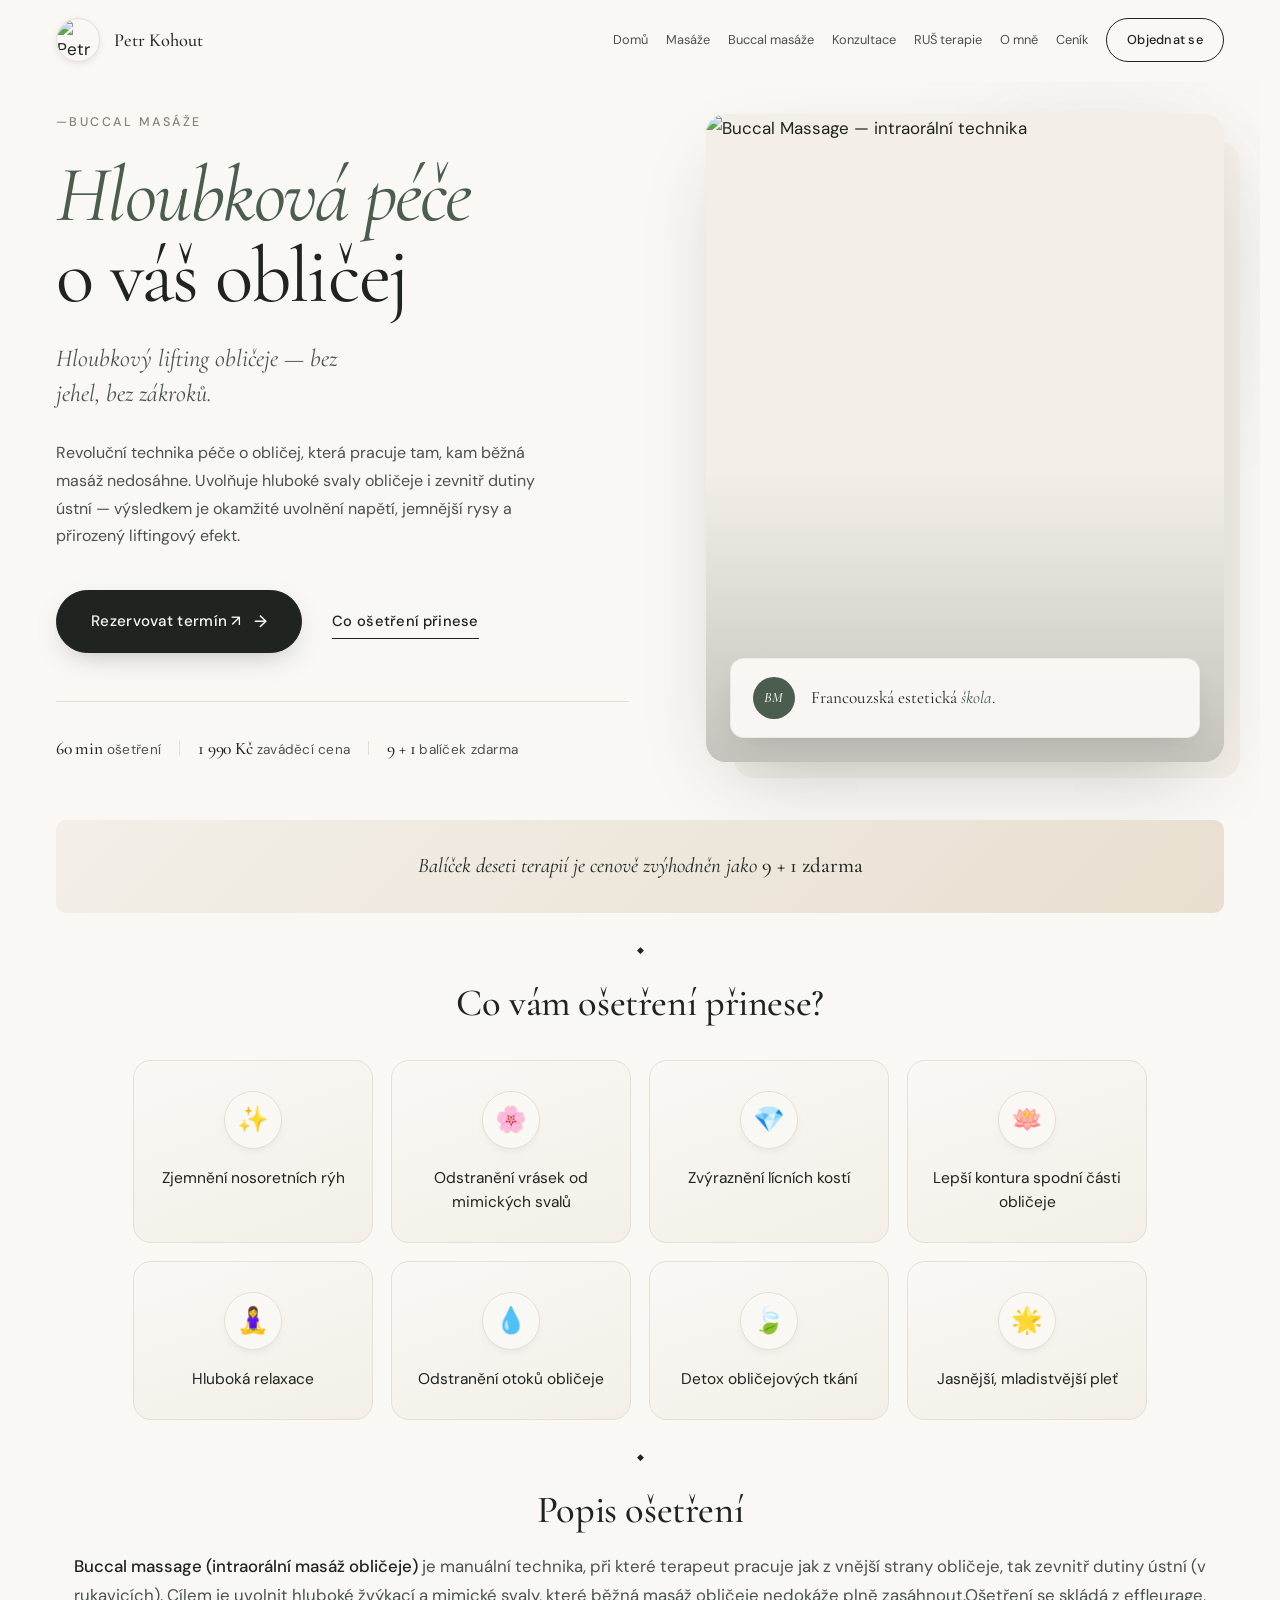
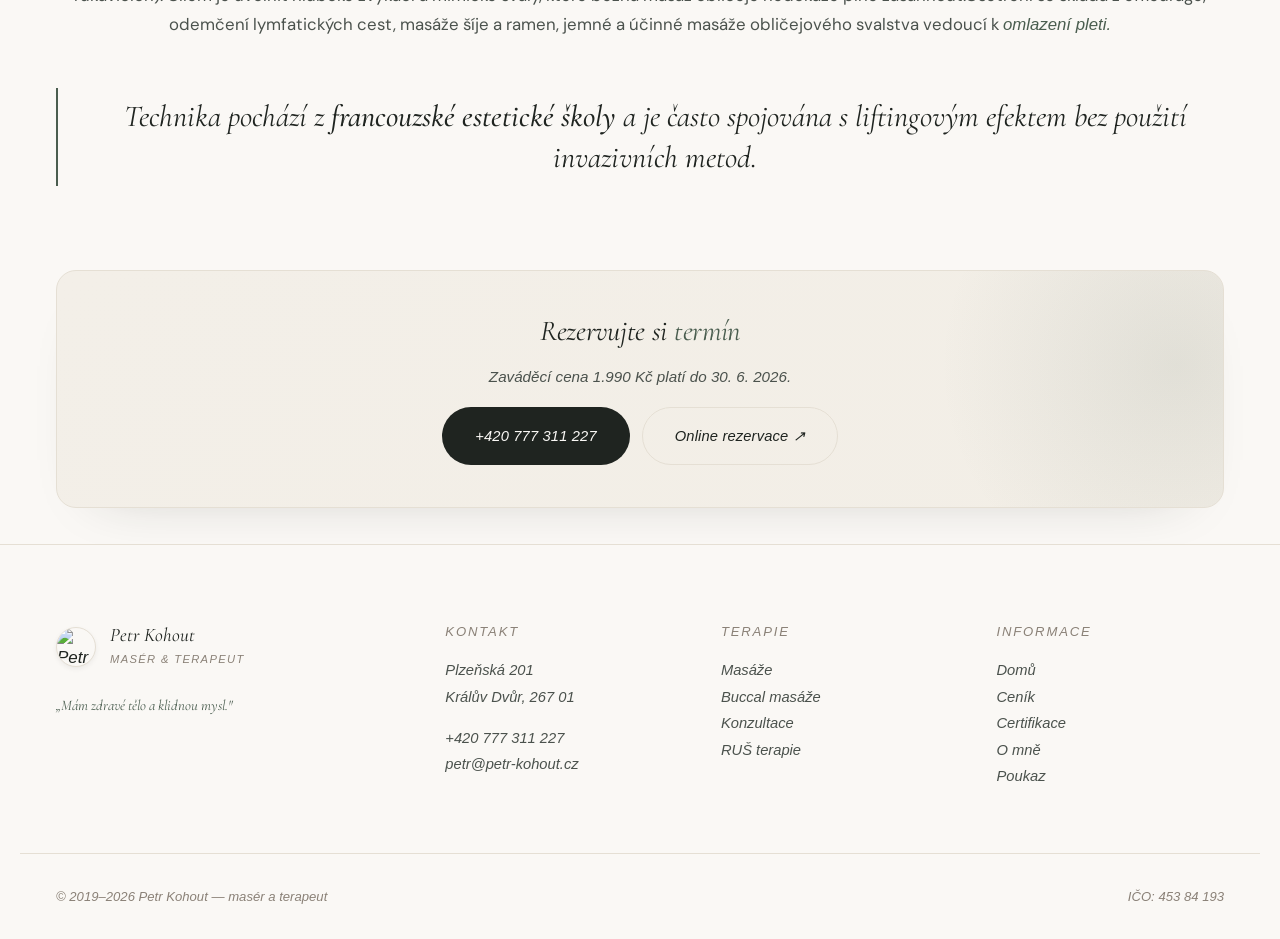
==== commit e76d698f: "Install Vercel Web Analytics # Vercel Web Analytics Implementation  ## Summary Successfully installe" ====
--- a/buccal-massage.html
+++ b/buccal-massage.html
@@ -24,6 +24,7 @@
   <link rel="preconnect" href="https://fonts.gstatic.com" crossorigin />
   <link href="https://fonts.googleapis.com/css2?family=Cormorant+Garamond:ital,wght@0,300;0,400;0,500;0,600;1,300;1,400&family=DM+Sans:wght@300;400;500;600&display=swap" rel="stylesheet" />
   <link rel="stylesheet" href="/assets/style.css" />
+  <script defer src="https://cdn.vercel-insights.com/v1/script.js"></script>
 </head>
 <body>
   <header class="site-header" id="siteHeader">
--- a/assets/style.css
+++ b/assets/style.css
@@ -23,7 +23,13 @@
 
 /* ===== RESET ===== */
 *, *::before, *::after { box-sizing: border-box; }
-html { scroll-behavior: smooth; -webkit-font-smoothing: antialiased; }
+html {
+  scroll-behavior: smooth;
+  -webkit-font-smoothing: antialiased;
+  overflow-x: hidden;
+  max-width: 100%;
+  overscroll-behavior-x: none;
+}
 body {
   margin: 0;
   font-family: 'DM Sans', -apple-system, BlinkMacSystemFont, sans-serif;
@@ -33,6 +39,14 @@
   color: var(--ink);
   background: var(--bg);
   overflow-x: hidden;
+  max-width: 100%;
+  position: relative;
+  overscroll-behavior-x: none;
+}
+/* Zabrání horizontálnímu „posunu“ stránky (Safari / široké dekorace) */
+main {
+  overflow-x: hidden;
+  max-width: 100%;
 }
 img, svg { max-width: 100%; display: block; }
 a { color: inherit; text-decoration: none; }
@@ -60,6 +74,9 @@
   position: sticky;
   top: 0;
   z-index: 100;
+  width: 100%;
+  max-width: 100%;
+  /* Nepoužívat overflow: hidden zde — ořízne rozbalené mobilní menu (kvůli pravidlům overflow-x/y) */
   background: rgba(250, 248, 245, 0.78);
   backdrop-filter: blur(18px) saturate(1.1);
   -webkit-backdrop-filter: blur(18px) saturate(1.1);
@@ -74,6 +91,7 @@
 }
 .site-header.scrolled .nav-wrap { padding-top: 14px; padding-bottom: 14px; }
 .nav-wrap {
+  position: relative;
   max-width: var(--container);
   margin: 0 auto;
   padding: 18px 36px;
@@ -229,6 +247,7 @@
   /* Spodní „vzduch“ řeší .section-divider--after-hero — stejná mezera nad i pod ◆ */
   padding: var(--page-top-pad) 36px 0;
   position: relative;
+  overflow-x: hidden;
 }
 .hero::before {
   content: "";
@@ -799,6 +818,29 @@
   gap: 12px;
   justify-content: center;
 }
+.cta-band--konzultace .cta-inner p {
+  margin-bottom: 14px;
+}
+.cta-band--konzultace {
+  padding-top: clamp(6px, 1vw, 14px);
+  padding-bottom: clamp(12px, 2vw, 20px);
+}
+.cta-band--konzultace .cta-inner {
+  padding: clamp(22px, 3.2vw, 34px) clamp(22px, 3.5vw, 36px);
+}
+/* Konzultace — jeden flex řádek pro odkaz + tři tlačítka (na úzkém displeji se zalomí) */
+.cta-band--konzultace .cta-actions--konzultace-row {
+  flex-wrap: wrap;
+  align-items: center;
+  row-gap: 12px;
+  column-gap: 12px;
+}
+section#konzultace.content-section {
+  padding-bottom: clamp(10px, 1.8vw, 18px);
+}
+section#konzultace.content-section--center > .quote-pull:last-child {
+  margin-bottom: 4px;
+}
 .cta-actions .btn-ghost:hover {
   background: rgba(255, 255, 255, 0.65);
 }
@@ -812,18 +854,24 @@
   margin-bottom: 0;
 }
 
-/* Buccal — minimální mezera mezi citátem a kartou CTA (přebije i padding .cta-band) */
-section.content-section.content-section--tight-cta:has(+ .cta-band) {
+/* Buccal — sekce #ucinky: stejný krok mezi odstavcem → citát → CTA (id + soused, bez :has) */
+#ucinky {
   padding-bottom: 0;
 }
-section.content-section--tight-cta.content-section--center:has(+ .cta-band) > .quote-pull:last-child {
-  margin-bottom: 0;
-  margin-top: clamp(24px, 4vw, 40px);
-  padding: 18px 24px 0;
-}
-section.content-section--tight-cta.content-section--center:has(+ .cta-band) > .quote-pull:last-child::after {
-  margin-top: 6px;
-  margin-bottom: 0;
+#ucinky > .quote-pull:last-child {
+  margin: 0;
+  padding: 8px 24px 0;
+}
+#ucinky > .quote-pull:last-child::before {
+  margin: 0 auto 12px;
+}
+#ucinky > .quote-pull:last-child::after {
+  margin: 10px auto 0;
+}
+#ucinky + section.cta-band {
+  padding-top: 0;
+  margin-top: 20px;
+  padding-bottom: clamp(18px, 3vw, 32px);
 }
 
 /* CTA pod obsahem — jen mírně menší horní padding než výchozí .cta-band (bez přetahování přes text) */
@@ -834,10 +882,6 @@
   margin-top: 0;
   padding-top: clamp(10px, 1.6vw, 18px);
 }
-section.content-section.content-section--tight-cta + section.cta-band {
-  padding-top: 0;
-  padding-bottom: clamp(18px, 3vw, 32px);
-}
 /* Metoda RUŠ — .cta-soft pod poslední .section-rus */
 .section-rus + .cta-soft {
   margin-top: 0;
@@ -849,6 +893,8 @@
   background: var(--bg);
   padding: 80px 0 32px;
   border-top: 1px solid var(--line);
+  overflow-x: hidden;
+  max-width: 100%;
 }
 .footer-inner {
   max-width: var(--container);
@@ -969,7 +1015,11 @@
 }
 @media (max-width: 900px) {
   .page-hero-split { grid-template-columns: 1fr; gap: 40px; }
-  .page-hero-split .hero-img-wrap { aspect-ratio: 16/10; max-height: 400px; }
+  .page-hero-split .hero-img-wrap {
+    order: -1;
+    aspect-ratio: 16/10;
+    max-height: 400px;
+  }
 }
 
 .content-section {
@@ -1124,6 +1174,12 @@
   color: var(--ink);
   border-left: 2px solid var(--accent);
   padding: 8px 0 8px 28px;
+  margin: 48px 0;
+}
+/* Toto pravidlo je až za předchozím — jinak by znovu zapnulo levý pruh u vystředěných citátů (Buccal, Konzultace…) */
+.content-section.content-section--center > .quote-pull {
+  border-left: none;
+  padding: 24px 24px;
   margin: 48px 0;
 }
 .content-section .quote-pull .quote-pull__kicker {
@@ -1817,6 +1873,7 @@
   gap: clamp(48px, 6vw, 96px);
   align-items: center;
   position: relative;
+  overflow-x: hidden;
 }
 .hero-rus::before {
   content: "";
@@ -2339,6 +2396,11 @@
   max-width: 38ch;
   line-height: 1.65;
 }
+.cta-soft__official {
+  margin: 18px 0 0;
+  max-width: 38ch;
+  font-size: 0.92rem;
+}
 .cta-soft__actions {
   display: flex;
   flex-direction: column;
@@ -2353,8 +2415,18 @@
 
 /* ----- HERO RUS — RESPONSIVE ----- */
 @media (max-width: 960px) {
-  .hero-rus { grid-template-columns: 1fr; gap: 48px; padding-bottom: 40px; }
-  .hero-rus__visual { max-width: 520px; margin: 0 auto; width: 100%; }
+  .hero-rus { grid-template-columns: 1fr; gap: 32px; padding-bottom: 40px; }
+  /* Jako úvodní stránka (.hero-visual-stack): fotka první, kompaktní výška */
+  .hero-rus__visual {
+    order: -1;
+    max-width: min(360px, 100%);
+    margin: 0 auto;
+    width: 100%;
+  }
+  .hero-rus__visual-frame {
+    aspect-ratio: 16 / 10;
+    max-height: 340px;
+  }
   .hero-rus__visual::before { right: -10px; bottom: -10px; }
 }
 @media (max-width: 720px) {
@@ -2364,7 +2436,6 @@
   .hero-rus__actions .btn-link-premium { width: 100%; justify-content: center; padding-left: 18px; padding-right: 18px; }
   .hero-rus__trust { gap: 12px 14px; padding-top: 24px; }
   .hero-rus__trust-divider { display: none; }
-  .hero-rus__visual-frame { aspect-ratio: 4 / 5; }
   .hero-rus__badge { font-size: 0.95rem; padding: 14px 16px; gap: 12px; }
   .hero-rus__badge-mark { width: 36px; height: 36px; font-size: 0.8rem; }
 
@@ -2571,11 +2642,43 @@
 @media (max-width: 720px) {
   .nav-wrap { padding: 16px 20px; }
   .brand-name { display: none; }
-  .main-nav { display: none; position: absolute; top: 100%; right: 0; left: 0; flex-direction: column; background: var(--bg); padding: 24px; gap: 18px; border-top: 1px solid var(--line); align-items: stretch; }
+  .main-nav {
+    display: none;
+    position: absolute;
+    top: 100%;
+    left: 0;
+    right: 0;
+    z-index: 110;
+    flex-direction: column;
+    background: var(--bg);
+    padding: 24px;
+    gap: 18px;
+    border-top: 1px solid var(--line);
+    align-items: flex-start;
+    box-shadow: 0 16px 40px -24px rgba(31, 36, 32, 0.35);
+  }
   .main-nav.open { display: flex; }
   .main-nav.open a:not(.nav-cta) { display: block; }
-  .main-nav a { padding: 4px 0; }
-  .nav-toggle { display: flex; }
+  .main-nav a:not(.nav-cta) { padding: 4px 0; }
+  .main-nav .nav-cta {
+    display: inline-flex;
+    align-items: center;
+    justify-content: center;
+    align-self: center;
+    margin-top: 10px;
+    padding: 12px 26px;
+    width: auto;
+    min-width: 0;
+    max-width: calc(100% - 8px);
+    text-align: center;
+    white-space: nowrap;
+  }
+  .nav-toggle {
+    display: flex;
+    position: relative;
+    z-index: 111;
+    flex-shrink: 0;
+  }
   .nav-toggle.open span:nth-child(1) { transform: translateY(6.5px) rotate(45deg); }
   .nav-toggle.open span:nth-child(2) { opacity: 0; }
   .nav-toggle.open span:nth-child(3) { transform: translateY(-6.5px) rotate(-45deg); }
@@ -2595,14 +2698,39 @@
   .service-card { padding: 36px 28px; }
   .quote-band, .about-teaser, .cta-band { padding-left: 20px; padding-right: 20px; }
   .about-grid { gap: 40px; }
-  .site-footer { padding: 60px 0 28px; }
-  .footer-inner { gap: 36px; grid-template-columns: 1fr; padding: 0 20px 40px; }
+  .site-footer { padding: 36px 0 20px; }
+  .footer-inner {
+    gap: 22px;
+    grid-template-columns: 1fr;
+    padding: 0 20px 22px;
+    min-width: 0;
+  }
+  .footer-col { min-width: 0; }
+  .footer-col a { overflow-wrap: anywhere; }
+  .footer-brand { margin-bottom: 12px; }
+  .footer-motto {
+    font-size: 1.02rem;
+    line-height: 1.35;
+    margin: 0;
+  }
+  .footer-col h4 {
+    margin-bottom: 8px;
+    font-size: 0.76rem;
+    letter-spacing: 0.12em;
+  }
+  .footer-col p,
+  .footer-col ul li {
+    font-size: 0.88rem;
+    line-height: 1.45;
+  }
+  .footer-col ul li + li { margin-top: 2px; }
   .footer-bottom {
+    margin: 16px auto 0;
     padding: 0 20px;
     flex-direction: column;
-    gap: 8px;
+    gap: 6px;
     align-items: flex-start;
-    margin-top: 24px;
+    font-size: 0.78rem;
   }
 
   .page-hero { padding: var(--page-top-pad) 20px 28px; }
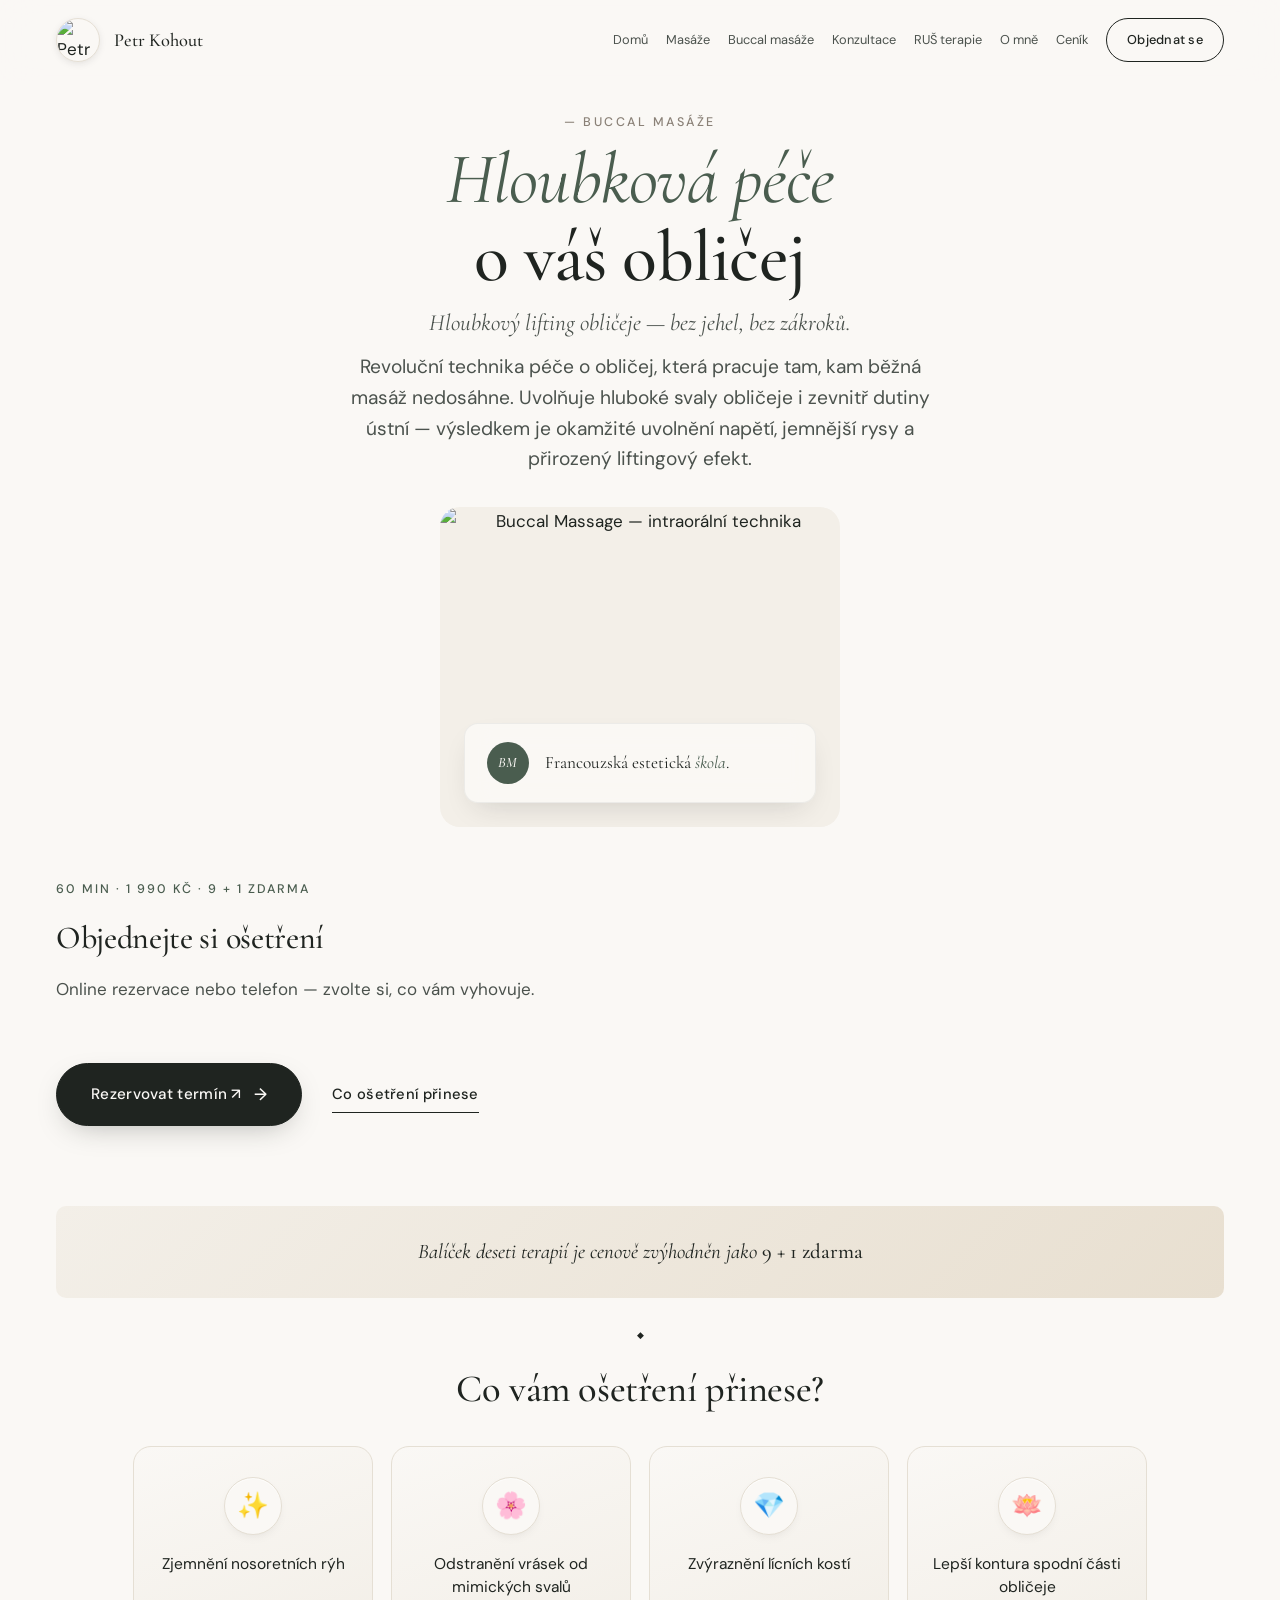
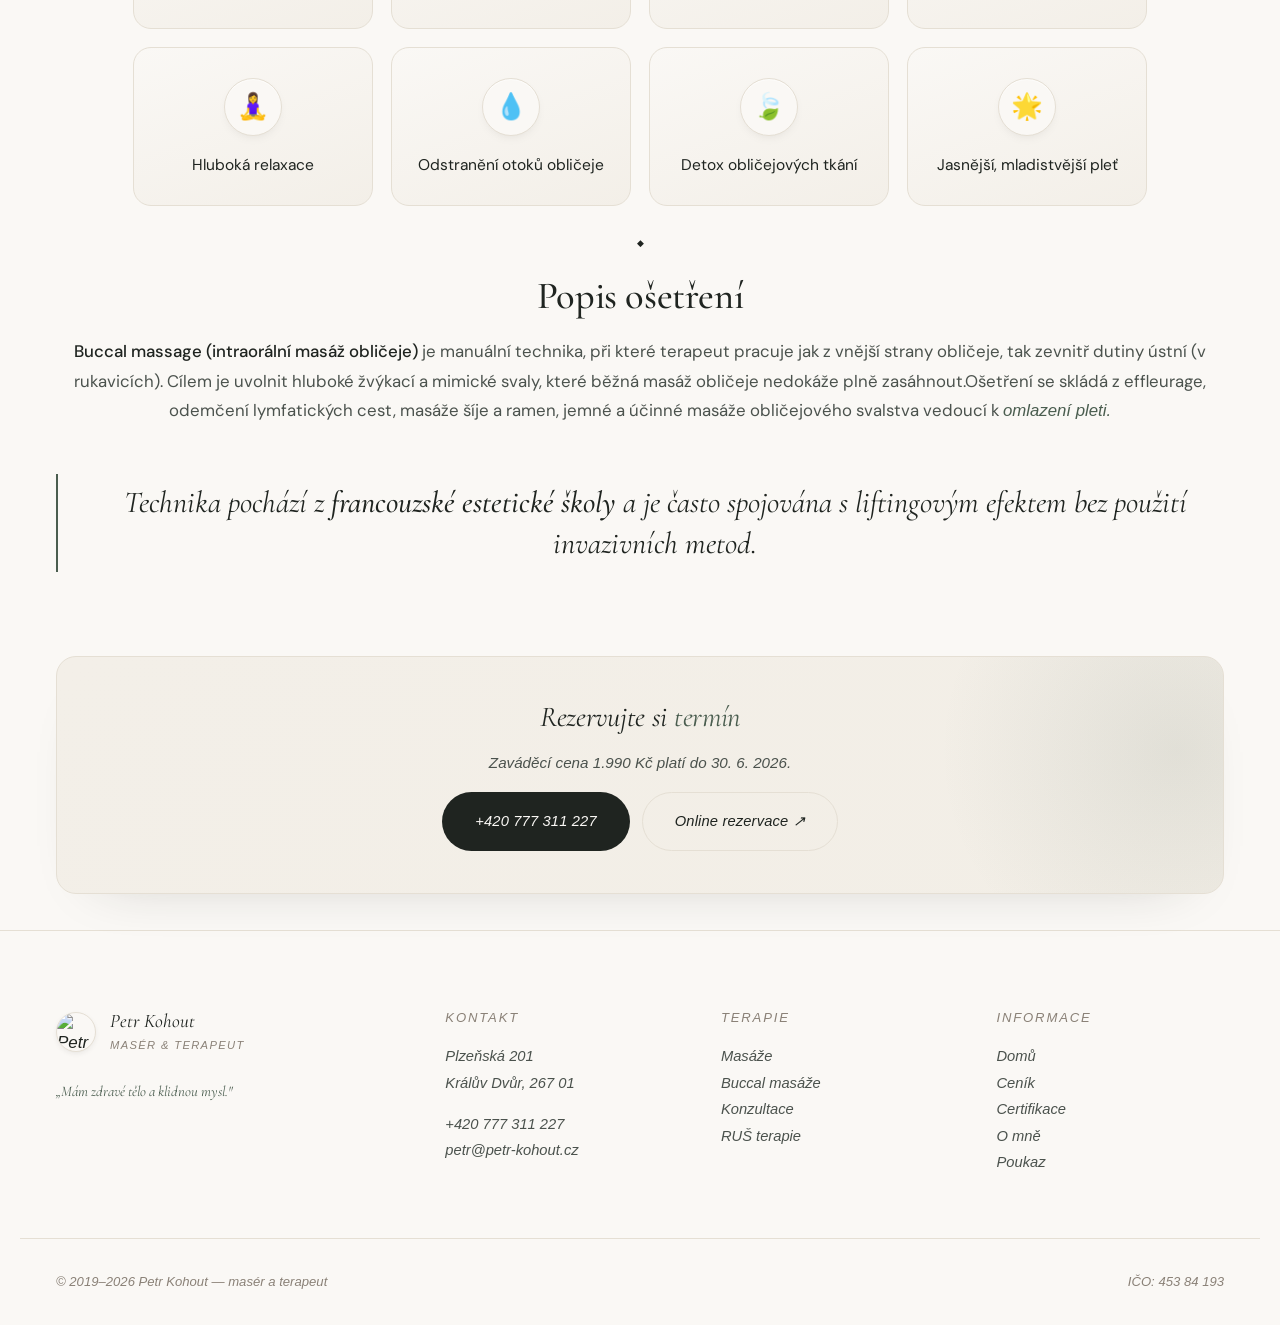
==== commit 4ee22440: "Mobilní úvod: pořadí H1, kurzíva, text, fotka; styly page-hero a CTA bloku Made-with: Cursor" ====
--- a/buccal-massage.html
+++ b/buccal-massage.html
@@ -24,7 +24,6 @@
   <link rel="preconnect" href="https://fonts.gstatic.com" crossorigin />
   <link href="https://fonts.googleapis.com/css2?family=Cormorant+Garamond:ital,wght@0,300;0,400;0,500;0,600;1,300;1,400&family=DM+Sans:wght@300;400;500;600&display=swap" rel="stylesheet" />
   <link rel="stylesheet" href="/assets/style.css" />
-  <script defer src="https://cdn.vercel-insights.com/v1/script.js"></script>
 </head>
 <body>
   <header class="site-header" id="siteHeader">
@@ -38,42 +37,36 @@
   </header>
 
   <main>
-    <section class="hero-rus">
-      <div class="hero-rus__text">
-        <div class="hero-rus__eyebrow reveal">—Buccal masáže</div>
-        <h1 class="hero-rus__title reveal">
-          <span class="serif-italic">Hloubková péče</span>
-          o váš obličej
-        </h1>
-        <p class="hero-rus__sub reveal">
-          Hloubkový lifting obličeje — bez jehel, bez zákroků.
-        </p>
-        <p class="hero-rus__lead reveal">
-          Revoluční technika péče o obličej, která pracuje tam, kam běžná masáž nedosáhne. Uvolňuje hluboké svaly obličeje i zevnitř dutiny ústní — výsledkem je okamžité uvolnění napětí, jemnější rysy a přirozený liftingový efekt.
-        </p>
-        <div class="hero-rus__actions reveal">
-          <a href="#" data-action="book" class="btn-premium">Rezervovat termín ↗</a>
-          <a href="#ucinky" class="btn-link-premium">Co ošetření přinese</a>
-        </div>
-        <div class="hero-rus__trust reveal">
-          <span class="hero-rus__trust-item"><strong>60 min</strong>ošetření</span>
-          <span class="hero-rus__trust-divider" aria-hidden="true"></span>
-          <span class="hero-rus__trust-item"><strong>1 990 Kč</strong>zaváděcí cena</span>
-          <span class="hero-rus__trust-divider" aria-hidden="true"></span>
-          <span class="hero-rus__trust-item"><strong>9 + 1</strong>balíček zdarma</span>
-        </div>
-      </div>
-
-      <div class="hero-rus__visual reveal">
-        <div class="hero-rus__visual-frame">
-          <img src="https://2e7ae127dc.clvaw-cdnwnd.com/8b7f1cb16bb3a421f5046f3509f56152/200000141-ddcdbddcdc/ChatGPT%20Image%2027.%202.%202026%2014_47_42.png?ph=2e7ae127dc" alt="Buccal Massage — intraorální technika" />
-        </div>
+    <section class="page-hero page-hero--has-visual">
+      <div class="section-eyebrow reveal">— Buccal masáže</div>
+      <h1 class="reveal">
+        <span class="serif-italic">Hloubková péče</span><br />
+        o váš obličej
+      </h1>
+      <p class="lead lead--sub reveal">Hloubkový lifting obličeje — bez jehel, bez zákroků.</p>
+      <p class="lead reveal">Revoluční technika péče o obličej, která pracuje tam, kam běžná masáž nedosáhne. Uvolňuje hluboké svaly obličeje i zevnitř dutiny ústní — výsledkem je okamžité uvolnění napětí, jemnější rysy a přirozený liftingový efekt.</p>
+      <div class="page-hero__visual feature-visual reveal">
+        <img src="https://2e7ae127dc.clvaw-cdnwnd.com/8b7f1cb16bb3a421f5046f3509f56152/200000141-ddcdbddcdc/ChatGPT%20Image%2027.%202.%202026%2014_47_42.png?ph=2e7ae127dc" alt="Buccal Massage — intraorální technika" loading="lazy" />
         <div class="hero-rus__badge">
           <span class="hero-rus__badge-mark" aria-hidden="true">BM</span>
           <span>Francouzská estetická <em>škola</em>.</span>
         </div>
       </div>
     </section>
+
+    <div class="feature-block feature-block--cta-only reveal">
+      <div class="feature-block__copy">
+        <div class="feature-tags">60 min · 1 990 Kč · 9 + 1 zdarma</div>
+        <h3>Objednejte si ošetření</h3>
+        <p>Online rezervace nebo telefon — zvolte si, co vám vyhovuje.</p>
+      </div>
+      <div class="feature-block__actions">
+        <div class="hero-rus__actions reveal">
+          <a href="#" data-action="book" class="btn-premium">Rezervovat termín ↗</a>
+          <a href="#ucinky" class="btn-link-premium">Co ošetření přinese</a>
+        </div>
+      </div>
+    </div>
 
     <section class="content-section content-section--center content-section--tight-cta" id="ucinky">
       <p class="reveal" style="background:linear-gradient(135deg, var(--bg-alt), #E8DFD0); padding:28px 32px; border-radius:var(--radius); font-family:'Cormorant Garamond', serif; font-size:1.3rem; font-style:italic; color:var(--ink);">
--- a/assets/style.css
+++ b/assets/style.css
@@ -26,7 +26,7 @@
 html {
   scroll-behavior: smooth;
   -webkit-font-smoothing: antialiased;
-  overflow-x: hidden;
+  /* Bez overflow-x na <html> — kombinace s body často v Chromium vytvoří druhý svislý posuvník */
   max-width: 100%;
   overscroll-behavior-x: none;
 }
@@ -38,14 +38,14 @@
   line-height: 1.65;
   color: var(--ink);
   background: var(--bg);
-  overflow-x: hidden;
+  /* hidden + výchozí visible na y vede specifikací k overflow-y: auto = druhý posuvník */
+  overflow-x: clip;
   max-width: 100%;
   position: relative;
   overscroll-behavior-x: none;
 }
-/* Zabrání horizontálnímu „posunu“ stránky (Safari / široké dekorace) */
+/* Horizontál řeší body; main bez overflow-x — jinak by vznikl druhý scroll kontejner */
 main {
-  overflow-x: hidden;
   max-width: 100%;
 }
 img, svg { max-width: 100%; display: block; }
@@ -247,7 +247,7 @@
   /* Spodní „vzduch“ řeší .section-divider--after-hero — stejná mezera nad i pod ◆ */
   padding: var(--page-top-pad) 36px 0;
   position: relative;
-  overflow-x: hidden;
+  overflow-x: clip;
 }
 .hero::before {
   content: "";
@@ -280,14 +280,26 @@
   grid-column: 1;
   grid-row: 1;
   align-self: start;
+  display: flex;
+  flex-direction: column;
+  /* Stejný krok mezi blokem titulku, „Uzdravit se…“ a odstavcem */
+  gap: clamp(20px, 2.2vw, 28px);
+}
+.hero-heading-block,
+.hero-lead-wrap {
+  min-width: 0;
+}
+.hero-text > .hero-meta {
+  margin-bottom: 0;
 }
 .hero-visual-stack {
   grid-column: 2;
   grid-row: 1;
-  width: min(300px, 32vw);
+  width: min(332px, 34vw);
   max-width: 100%;
   justify-self: start;
-  align-self: stretch;
+  /* start = výška jen podle fotky; stretch by roztáhl ::before pod celý textový sloupec */
+  align-self: start;
   display: flex;
   flex-direction: column;
   gap: 0;
@@ -295,15 +307,15 @@
   position: relative;
   isolation: isolate;
 }
-/* Jako .hero-rus__visual::before — teplý „posunutý“ podklad za fotkou */
+/* Tenký rámeček za fotkou (stejná logika jako hero-rus, bez „kilometru“ pod snímkem) */
 .hero-visual-stack::before {
   content: "";
   position: absolute;
   z-index: 0;
-  top: 20px;
-  left: 20px;
-  right: -12px;
-  bottom: -12px;
+  top: 10px;
+  left: 10px;
+  right: -8px;
+  bottom: -8px;
   background: var(--bg-alt);
   border-radius: var(--radius-lg);
   pointer-events: none;
@@ -311,12 +323,12 @@
 .hero-visual {
   position: relative;
   z-index: 1;
-  flex: 1 1 auto;
+  flex: 0 1 auto;
   min-height: 0;
   border-radius: var(--radius-lg);
   overflow: hidden;
   background: var(--bg-alt);
-  box-shadow: 0 30px 80px -30px rgba(31, 36, 32, 0.28);
+  box-shadow: 0 12px 36px -12px rgba(31, 36, 32, 0.18), 0 4px 12px -4px rgba(31, 36, 32, 0.08);
 }
 /* Řádek CTA: tlačítka pod textem, badge pod fotkou — společná výška řádku */
 .hero-cta-row {
@@ -339,6 +351,15 @@
   inset: 0;
   background: linear-gradient(180deg, transparent 60%, rgba(31, 36, 32, 0.15));
   pointer-events: none;
+}
+/* Portrétní fotka v praxi (homepage) — desktop: o fous větší, aby spodek líp seděl k textu */
+.hero-visual--portrait {
+  aspect-ratio: 3 / 4;
+  max-height: min(518px, 76vh);
+  flex: 0 0 auto;
+}
+.hero-visual--portrait img {
+  object-position: center 20%;
 }
 /* Badge v řádku s tlačítky — stejné paddingy jako .btn, výraznější než „ghost“ */
 .hero-badge {
@@ -409,13 +430,14 @@
 }
 .hero-title {
   max-width: 16ch;
-  margin-bottom: 40px;
+  margin-bottom: 0;
 }
 .hero-lead {
   max-width: 540px;
   font-size: clamp(1.05rem, 1.6vw, 1.22rem);
   line-height: 1.6;
   color: var(--ink-soft);
+  margin-top: 0;
   margin-bottom: 32px;
 }
 .hero-meta {
@@ -572,7 +594,7 @@
 .section-eyebrow { margin-bottom: 16px; display: block; }
 .page-hero .section-eyebrow {
   text-align: center;
-  margin-bottom: 14px;
+  margin-bottom: 10px;
 }
 .hero-rus__eyebrow {
   display: block;
@@ -893,7 +915,7 @@
   background: var(--bg);
   padding: 80px 0 32px;
   border-top: 1px solid var(--line);
-  overflow-x: hidden;
+  overflow-x: clip;
   max-width: 100%;
 }
 .footer-inner {
@@ -970,15 +992,90 @@
 }
 .page-hero h1 {
   font-size: clamp(2.5rem, 6vw, 4.5rem);
-  margin: 0 auto 20px;
+  margin: 0 auto 10px;
   max-width: 18ch;
+  line-height: 1.08;
 }
 .page-hero .lead {
   max-width: 620px;
   margin: 0 auto;
   font-size: clamp(1.05rem, 1.6vw, 1.2rem);
   color: var(--ink-soft);
-  line-height: 1.65;
+  line-height: 1.6;
+}
+/* První odstavec pod nadpisem — těsnější k h1 (často „kurzívový“ podtitulek) */
+.page-hero h1 + .lead {
+  margin-top: 0;
+}
+.page-hero .lead + .lead {
+  margin-top: clamp(6px, 1.2vw, 12px);
+}
+/* Zvýrazněný první lead jako dřív hero-rus__sub — sjednocuje typografii a mezery */
+.page-hero .lead--sub {
+  font-family: 'Cormorant Garamond', serif;
+  font-style: italic;
+  font-weight: 400;
+  font-size: clamp(1.15rem, 1.9vw, 1.45rem);
+  line-height: 1.45;
+  color: var(--ink-soft);
+  margin-top: 2px;
+  margin-bottom: 0;
+}
+.page-hero .lead--sub + .lead {
+  margin-top: clamp(6px, 1.2vw, 12px);
+}
+.page-hero .lead + .page-hero-pullquote,
+.page-hero .lead + .page-hero-foot {
+  margin-top: clamp(8px, 1.5vw, 14px);
+}
+.page-hero-foot {
+  margin-left: auto;
+  margin-right: auto;
+}
+.page-hero--home .home-hero-meta {
+  font-family: 'Cormorant Garamond', serif;
+  font-style: italic;
+  font-weight: 400;
+  font-size: clamp(1.12rem, 2.1vw, 1.38rem);
+  line-height: 1.45;
+  color: var(--ink-soft);
+  margin: 4px auto 10px;
+  max-width: 36ch;
+}
+.page-hero--home h1 + .home-hero-meta {
+  margin-top: 0;
+}
+.page-hero--home .home-hero-meta + .lead {
+  margin-top: 0;
+}
+/* Hlavní fotka úvodu — vždy až za titulkem, kurzívou a běžným textem (stejné pořadí v DOM = mobil i desktop) */
+.page-hero .page-hero__visual.feature-visual {
+  margin: clamp(18px, 3.5vw, 32px) auto 0;
+  width: 100%;
+  max-width: min(400px, 100%);
+  aspect-ratio: 5 / 4;
+  max-height: 360px;
+  border-radius: var(--radius-lg);
+  overflow: hidden;
+  background: var(--bg-alt);
+  position: relative;
+}
+.page-hero .page-hero__visual.feature-visual img {
+  width: 100%;
+  height: 100%;
+  object-fit: cover;
+  display: block;
+}
+.page-hero .page-hero__visual .hero-rus__badge {
+  z-index: 2;
+}
+.page-hero--home .page-hero__visual.feature-visual--home-portrait {
+  aspect-ratio: 3 / 4;
+  max-height: min(518px, 76vh);
+  max-width: min(340px, 92vw);
+}
+.page-hero--home .page-hero__visual.feature-visual--home-portrait img {
+  object-position: center 20%;
 }
 
 /* Page hero with image (split layout) */
@@ -993,8 +1090,9 @@
 }
 .page-hero-split h1 {
   font-size: clamp(2.4rem, 5.5vw, 4rem);
-  margin: 0 0 24px;
+  margin: 0 0 10px;
   max-width: 14ch;
+  line-height: 1.08;
 }
 .page-hero-split .lead {
   font-size: clamp(1.05rem, 1.4vw, 1.15rem);
@@ -1015,8 +1113,10 @@
 }
 @media (max-width: 900px) {
   .page-hero-split { grid-template-columns: 1fr; gap: 40px; }
+  /* Text vždy nad fotkou (i když je v HTML obrázek první) */
+  .page-hero-split .hero-img-wrap { order: 2; }
+  .page-hero-split > *:not(.hero-img-wrap) { order: 1; }
   .page-hero-split .hero-img-wrap {
-    order: -1;
     aspect-ratio: 16/10;
     max-height: 400px;
   }
@@ -1309,6 +1409,15 @@
 }
 .feature-block.reverse { direction: rtl; }
 .feature-block.reverse > * { direction: ltr; }
+/* Jen text + CTA pod úvodní fotkou v page-hero */
+.feature-block--cta-only {
+  grid-template-columns: 1fr;
+  align-items: start;
+  gap: clamp(24px, 4vw, 40px);
+}
+.feature-block--single-col {
+  grid-template-columns: 1fr;
+}
 .feature-block .feature-visual {
   aspect-ratio: 5 / 4;
   max-height: 360px;
@@ -1343,6 +1452,54 @@
   font-weight: 500;
 }
 .feature-block p { color: var(--ink-soft); margin: 0 0 16px; }
+.feature-block .hero-rus__actions {
+  margin-top: 4px;
+  margin-bottom: 0;
+}
+.feature-block .feature-visual .hero-rus__badge {
+  z-index: 2;
+}
+/* Úvod domů — stejný vzor jako Masáže (page-hero + první feature-block) */
+.feature-block--home-hero {
+  margin-top: 0;
+}
+.feature-block--home-hero .home-hero-badge {
+  margin: 20px 0 0;
+  padding: 16px 28px;
+  border-radius: 100px;
+  border: 2px solid var(--ink);
+  background: var(--bg);
+  font-family: 'Cormorant Garamond', serif;
+  font-style: italic;
+  font-size: 0.95rem;
+  font-weight: 500;
+  color: var(--ink);
+  line-height: 1.3;
+  box-shadow: 0 8px 28px -12px rgba(31, 36, 32, 0.22);
+}
+.feature-block--home-hero .home-hero-badge::before {
+  content: "";
+  display: inline-block;
+  width: 8px;
+  height: 8px;
+  background: var(--ink);
+  border-radius: 50%;
+  margin-right: 10px;
+  vertical-align: middle;
+  transform: translateY(-1px);
+}
+@media (max-width: 900px) {
+  .feature-block--home-hero .hero-actions {
+    justify-content: center;
+  }
+  .feature-block--home-hero .home-hero-badge {
+    text-align: center;
+    margin-left: auto;
+    margin-right: auto;
+    width: fit-content;
+    max-width: 100%;
+  }
+}
 
 /* Content image (inside content-section) */
 .content-image {
@@ -1697,9 +1854,11 @@
     padding: 24px;
     text-align: center;
   }
-  .voucher-strip__image { max-width: 220px; margin: 0 auto; }
+  /* Mobil: nejdřív text, pak obrázek poukazu, nakonec CTA */
+  .voucher-strip__content { order: 1; }
+  .voucher-strip__image { order: 2; max-width: 220px; margin: 0 auto; }
+  .voucher-strip__cta { order: 3; align-items: center; text-align: center; }
   .voucher-strip__text { margin: 0 auto; }
-  .voucher-strip__cta { align-items: center; text-align: center; }
 }
 @media (max-width: 720px) {
   .voucher-strip { padding: 0 20px; }
@@ -1873,7 +2032,7 @@
   gap: clamp(48px, 6vw, 96px);
   align-items: center;
   position: relative;
-  overflow-x: hidden;
+  overflow-x: clip;
 }
 .hero-rus::before {
   content: "";
@@ -2414,15 +2573,29 @@
 }
 
 /* ----- HERO RUS — RESPONSIVE ----- */
-@media (max-width: 960px) {
-  .hero-rus { grid-template-columns: 1fr; gap: 32px; padding-bottom: 40px; }
-  /* Jako úvodní stránka (.hero-visual-stack): fotka první, kompaktní výška */
+@media (max-width: 900px) {
+  .hero-rus {
+    grid-template-columns: 1fr;
+    gap: clamp(20px, 4vw, 28px);
+    padding-bottom: 40px;
+  }
+  /* „Rozbalíme“ textový wrapper, aby šlo fotku zařadit mezi lead a CTA (jako na úvodní stránce) */
+  .hero-rus__text { display: contents; }
+  .hero-rus__eyebrow { order: 1; }
+  .hero-rus__title { order: 2; }
+  .hero-rus__sub { order: 3; }
+  .hero-rus__lead { order: 4; margin-bottom: 0; }
   .hero-rus__visual {
-    order: -1;
+    order: 5;
     max-width: min(360px, 100%);
     margin: 0 auto;
     width: 100%;
   }
+  .hero-rus__actions {
+    order: 6;
+    margin-bottom: 0;
+  }
+  .hero-rus__trust { order: 7; }
   .hero-rus__visual-frame {
     aspect-ratio: 16 / 10;
     max-height: 340px;
@@ -2584,35 +2757,50 @@
   .main-nav a:not(.nav-cta) { display: none; }
   .main-nav { gap: 0; }
 }
-@media (max-width: 960px) {
+@media (max-width: 900px) {
   .hero-inner {
     display: flex;
     flex-direction: column;
     align-items: stretch;
-    gap: 32px;
-  }
+    /* Jedna mezera mezi bloky — nepřičítat k velkým marginům u titulku/lead */
+    gap: 16px;
+  }
+  .hero .hero-eyebrow {
+    margin-bottom: 12px;
+  }
+  .hero .hero-title {
+    margin-bottom: 0;
+  }
+  .hero .hero-text > .hero-meta {
+    margin-bottom: 0;
+  }
+  .hero .hero-lead {
+    margin-bottom: 0;
+  }
+  /* Mobilní sloupec: titulek → Uzdravit se… → odstavec → fotka → CTA */
   .hero-text {
+    display: contents;
     grid-column: unset;
     grid-row: unset;
   }
+  .hero-heading-block {
+    order: 0;
+  }
+  .hero-text > .hero-meta {
+    order: 1;
+  }
+  .hero-lead-wrap {
+    order: 2;
+  }
   .hero-visual-stack {
+    order: 3;
     grid-column: unset;
     grid-row: unset;
-    order: -1;
     width: 100%;
     max-width: min(360px, 100%);
     align-self: center;
     margin-left: auto;
     margin-right: auto;
-  }
-  .hero-visual {
-    flex: 0 0 auto;
-    aspect-ratio: 16 / 10;
-    max-height: 340px;
-    width: 100%;
-  }
-  .hero-visual img {
-    height: 100%;
   }
   .hero-cta-row {
     display: flex;
@@ -2620,7 +2808,21 @@
     align-items: stretch;
     gap: 14px;
     width: 100%;
-    order: 1;
+    order: 4;
+  }
+  .hero-visual {
+    flex: 0 0 auto;
+    aspect-ratio: 16 / 10;
+    max-height: 340px;
+    width: 100%;
+  }
+  .hero-visual.hero-visual--portrait {
+    aspect-ratio: 3 / 4;
+    max-height: min(400px, 58vh);
+    width: 100%;
+  }
+  .hero-visual img {
+    height: 100%;
   }
   .hero-actions--hero-row,
   .hero-badge--hero-row {
@@ -2628,7 +2830,6 @@
     grid-row: unset;
     align-self: stretch;
   }
-  .hero-meta { margin-bottom: 0; }
 }
 @media (max-width: 900px) {
   .footer-inner { grid-template-columns: repeat(2, 1fr); }
@@ -2638,6 +2839,41 @@
   .about-grid, .contact-grid, .voucher-hero { grid-template-columns: 1fr; gap: 48px; }
   .feature-block { grid-template-columns: 1fr; gap: 32px; }
   .feature-block.reverse { direction: ltr; }
+  /* Feature bloky s fotkou — na mobilu vycentrovat */
+  .feature-block .feature-visual {
+    justify-self: center;
+    margin-left: auto;
+    margin-right: auto;
+    width: 100%;
+    max-width: min(360px, 100%);
+  }
+  /* Úvodní fotka v page-hero — vycentrovat */
+  .page-hero .page-hero__visual.feature-visual {
+    justify-self: center;
+    margin-left: auto;
+    margin-right: auto;
+  }
+  /* Ostatní feature bloky (Masáže…): text nad fotkou */
+  .feature-block > div:not(.feature-visual) {
+    order: 1;
+  }
+  .feature-block .feature-visual {
+    order: 2;
+  }
+  .feature-block--cta-only > .feature-block__copy,
+  .feature-block--cta-only > .feature-block__actions {
+    order: unset;
+  }
+  .content-image {
+    margin-left: auto;
+    margin-right: auto;
+    max-width: min(480px, 100%);
+  }
+  .banner-image .banner-img-wrap {
+    margin-left: auto;
+    margin-right: auto;
+    max-width: min(720px, 100%);
+  }
 }
 @media (max-width: 720px) {
   .nav-wrap { padding: 16px 20px; }
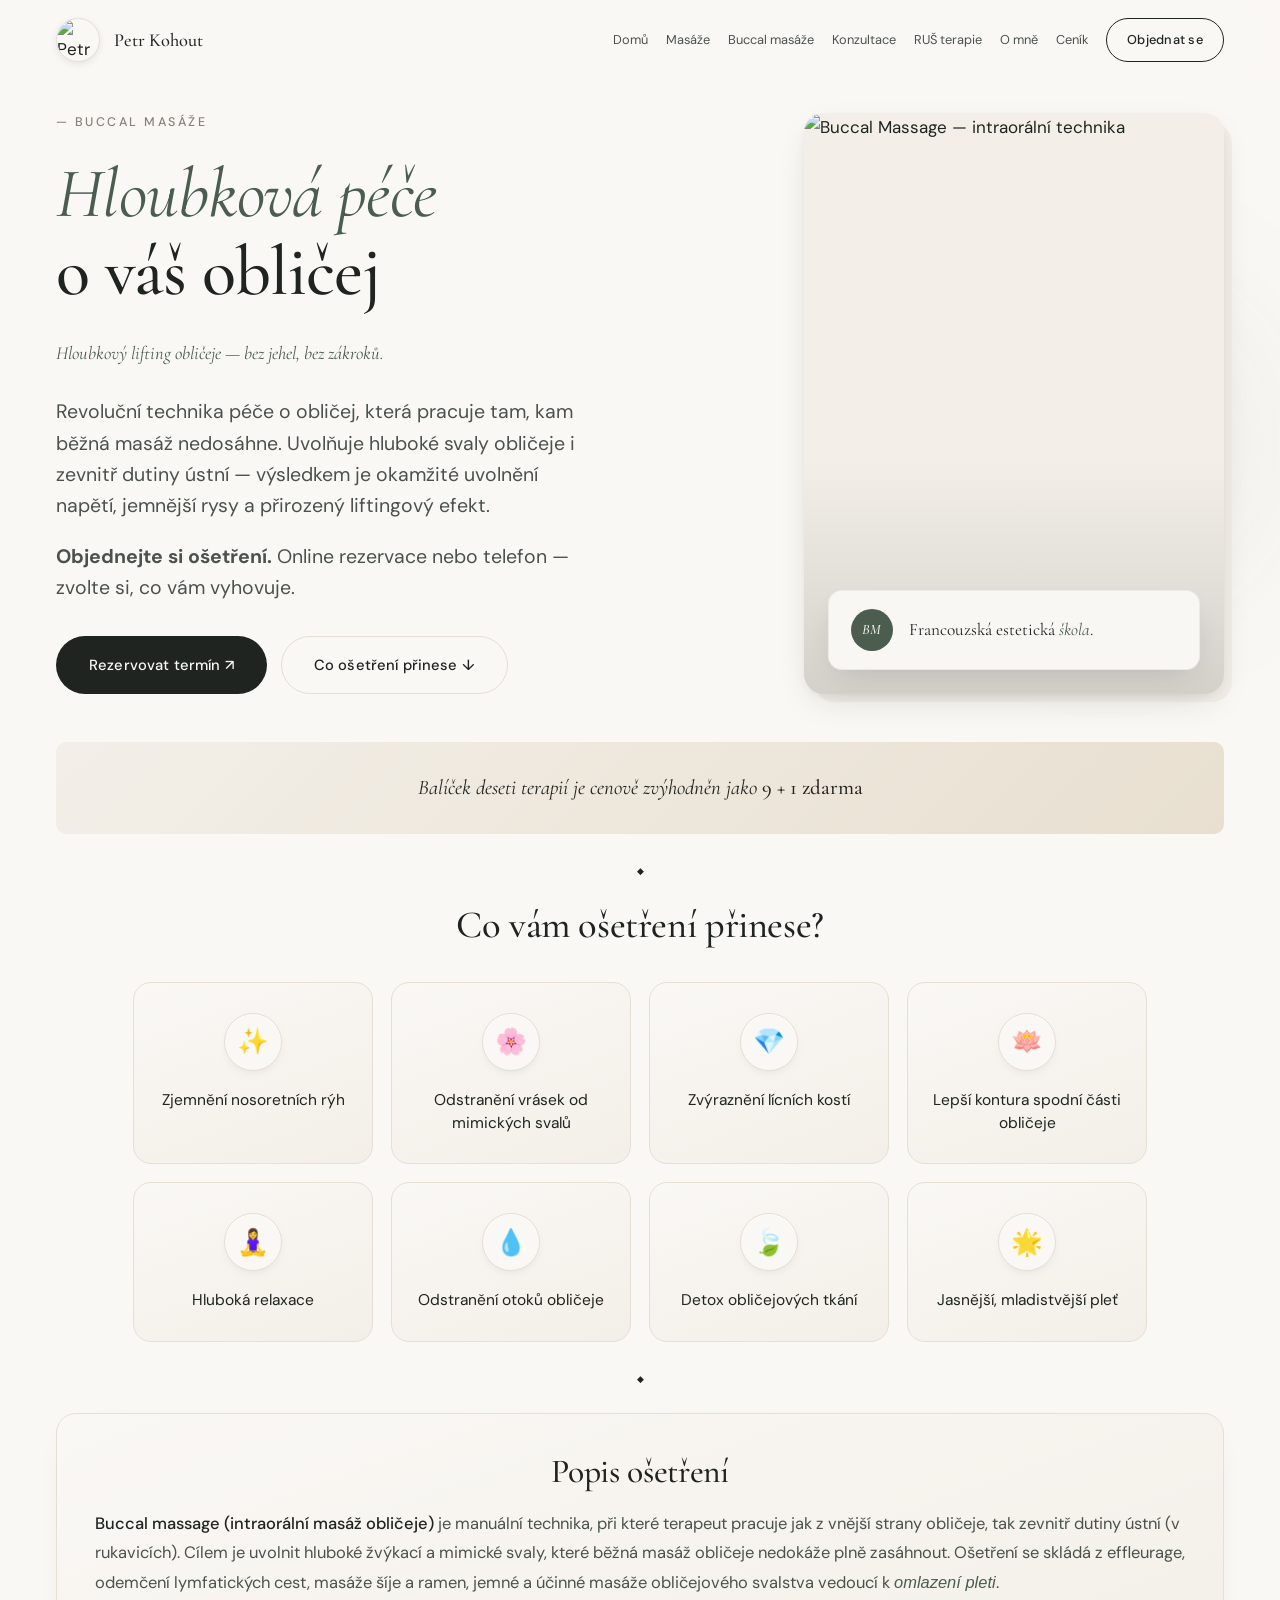
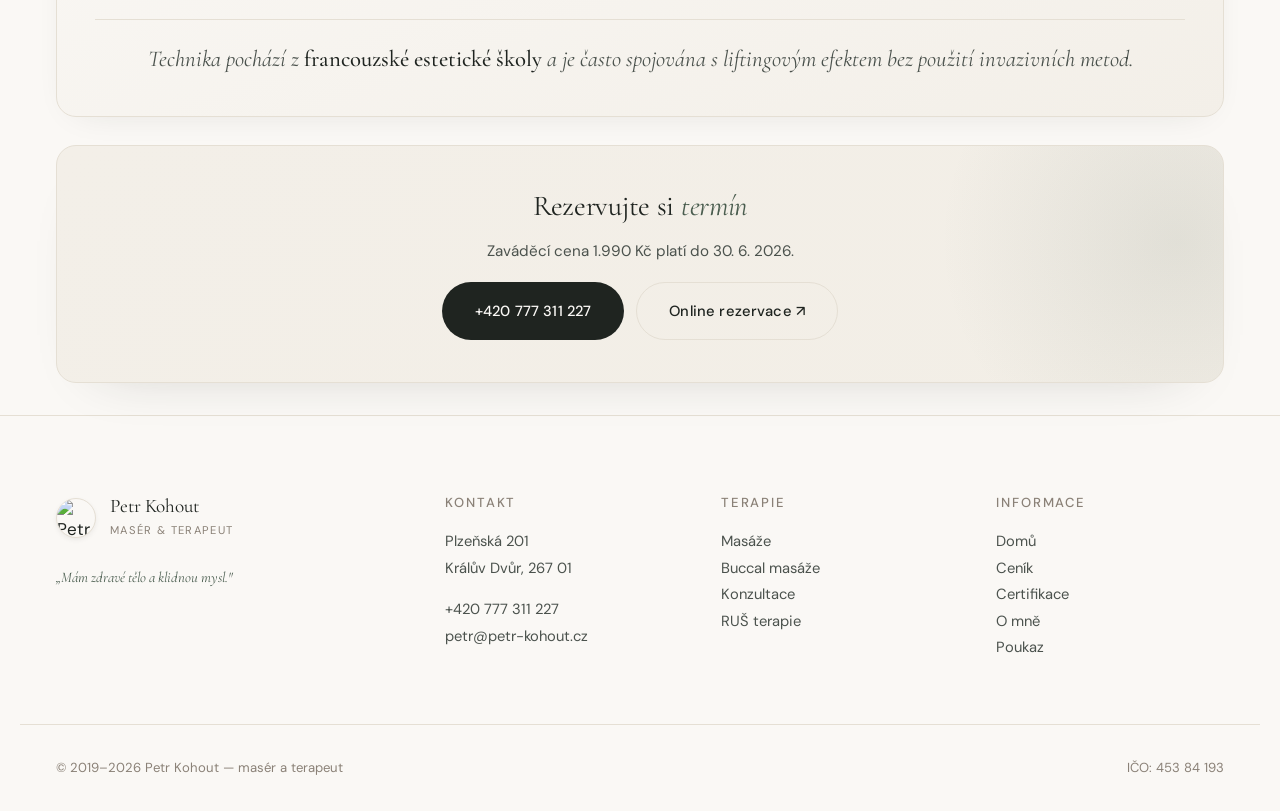
==== commit 00310cd7: "UI: karty na Masážích a RUŠ, hero pilulka na úvodce, opravy RUŠ kroků a sjednocení stylů Made-with: " ====
--- a/buccal-massage.html
+++ b/buccal-massage.html
@@ -37,36 +37,45 @@
   </header>
 
   <main>
-    <section class="page-hero page-hero--has-visual">
-      <div class="section-eyebrow reveal">— Buccal masáže</div>
-      <h1 class="reveal">
-        <span class="serif-italic">Hloubková péče</span><br />
-        o váš obličej
-      </h1>
-      <p class="lead lead--sub reveal">Hloubkový lifting obličeje — bez jehel, bez zákroků.</p>
-      <p class="lead reveal">Revoluční technika péče o obličej, která pracuje tam, kam běžná masáž nedosáhne. Uvolňuje hluboké svaly obličeje i zevnitř dutiny ústní — výsledkem je okamžité uvolnění napětí, jemnější rysy a přirozený liftingový efekt.</p>
-      <div class="page-hero__visual feature-visual reveal">
-        <img src="https://2e7ae127dc.clvaw-cdnwnd.com/8b7f1cb16bb3a421f5046f3509f56152/200000141-ddcdbddcdc/ChatGPT%20Image%2027.%202.%202026%2014_47_42.png?ph=2e7ae127dc" alt="Buccal Massage — intraorální technika" loading="lazy" />
-        <div class="hero-rus__badge">
-          <span class="hero-rus__badge-mark" aria-hidden="true">BM</span>
-          <span>Francouzská estetická <em>škola</em>.</span>
+    <section class="hero">
+      <div class="hero-inner hero-inner--visual-tall">
+        <div class="hero-text">
+          <div class="hero-heading-block">
+            <div class="hero-eyebrow reveal">— Buccal masáže</div>
+            <h1 class="hero-title reveal">
+              <span class="serif-italic">Hloubková péče</span><br />
+              o váš obličej
+            </h1>
+          </div>
+          <div class="hero-meta reveal">
+            <span>Hloubkový lifting obličeje — bez jehel, bez zákroků.</span>
+          </div>
+          <div class="hero-lead-wrap">
+            <p class="hero-lead reveal">
+              Revoluční technika péče o obličej, která pracuje tam, kam běžná masáž nedosáhne. Uvolňuje hluboké svaly obličeje i zevnitř dutiny ústní — výsledkem je okamžité uvolnění napětí, jemnější rysy a přirozený liftingový efekt.
+            </p>
+            <p class="hero-lead reveal">
+              <strong>Objednejte si ošetření.</strong> Online rezervace nebo telefon — zvolte si, co vám vyhovuje.
+            </p>
+          </div>
+        </div>
+        <div class="hero-visual-stack reveal">
+          <div class="hero-visual hero-visual--portrait">
+            <img src="https://2e7ae127dc.clvaw-cdnwnd.com/8b7f1cb16bb3a421f5046f3509f56152/200000141-ddcdbddcdc/ChatGPT%20Image%2027.%202.%202026%2014_47_42.png?ph=2e7ae127dc" alt="Buccal Massage — intraorální technika" loading="lazy" decoding="async" />
+            <div class="hero-rus__badge">
+              <span class="hero-rus__badge-mark" aria-hidden="true">BM</span>
+              <span>Francouzská estetická <em>škola</em>.</span>
+            </div>
+          </div>
+        </div>
+        <div class="hero-cta-row">
+          <div class="hero-actions hero-actions--hero-row reveal">
+            <a href="#" data-action="book" class="btn btn-primary">Rezervovat termín ↗</a>
+            <a href="#ucinky" class="btn btn-ghost">Co ošetření přinese ↓</a>
+          </div>
         </div>
       </div>
     </section>
-
-    <div class="feature-block feature-block--cta-only reveal">
-      <div class="feature-block__copy">
-        <div class="feature-tags">60 min · 1 990 Kč · 9 + 1 zdarma</div>
-        <h3>Objednejte si ošetření</h3>
-        <p>Online rezervace nebo telefon — zvolte si, co vám vyhovuje.</p>
-      </div>
-      <div class="feature-block__actions">
-        <div class="hero-rus__actions reveal">
-          <a href="#" data-action="book" class="btn-premium">Rezervovat termín ↗</a>
-          <a href="#ucinky" class="btn-link-premium">Co ošetření přinese</a>
-        </div>
-      </div>
-    </div>
 
     <section class="content-section content-section--center content-section--tight-cta" id="ucinky">
       <p class="reveal" style="background:linear-gradient(135deg, var(--bg-alt), #E8DFD0); padding:28px 32px; border-radius:var(--radius); font-family:'Cormorant Garamond', serif; font-size:1.3rem; font-style:italic; color:var(--ink);">
@@ -112,15 +121,15 @@
 
       <div class="section-divider reveal" aria-hidden="true"></div>
 
-      <h2 class="reveal">Popis ošetření</h2>
-      <p class="reveal"><strong>Buccal massage (intraorální masáž obličeje)</strong> je manuální technika, při které terapeut pracuje jak z vnější strany obličeje, tak zevnitř dutiny ústní (v rukavicích).
-      Cílem je uvolnit hluboké žvýkací a mimické svaly, které běžná masáž obličeje nedokáže plně zasáhnout.Ošetření se skládá z effleurage, odemčení lymfatických cest, masáže šíje a ramen, jemné a účinné masáže obličejového svalstva vedoucí k <em>omlazení pleti.</p>
-
-      <div class="quote-pull reveal">
-        Technika pochází z <strong>francouzské estetické školy</strong> a je často spojována s liftingovým efektem bez použití invazivních metod.
+      <div class="about-story-card reveal">
+        <h2>Popis ošetření</h2>
+        <p><strong>Buccal massage (intraorální masáž obličeje)</strong> je manuální technika, při které terapeut pracuje jak z vnější strany obličeje, tak zevnitř dutiny ústní (v rukavicích).
+        Cílem je uvolnit hluboké žvýkací a mimické svaly, které běžná masáž obličeje nedokáže plně zasáhnout. Ošetření se skládá z effleurage, odemčení lymfatických cest, masáže šíje a ramen, jemné a účinné masáže obličejového svalstva vedoucí k <em>omlazení pleti</em>.</p>
+        <div class="quote-pull quote-pull--in-story">
+          Technika pochází z <strong>francouzské estetické školy</strong> a je často spojována s liftingovým efektem bez použití invazivních metod.
+        </div>
       </div>
 
-      
     </section>
 
     <section class="cta-band">
--- a/assets/style.css
+++ b/assets/style.css
@@ -245,7 +245,8 @@
 /* ===== HERO ===== */
 .hero {
   /* Spodní „vzduch“ řeší .section-divider--after-hero — stejná mezera nad i pod ◆ */
-  padding: var(--page-top-pad) 36px 0;
+  /* Horizontál jen v .hero-inner — stejný model jako .content-section / .services-grid (max-width + padding 36px) */
+  padding: var(--page-top-pad) 0 0;
   position: relative;
   overflow-x: clip;
 }
@@ -264,16 +265,19 @@
 .hero-inner {
   max-width: var(--container);
   margin: 0 auto;
+  padding: 0 36px;
   position: relative;
   z-index: 1;
   display: grid;
   /* Řádek 1: text + fotka; řádek 2: tlačítka (sloupec 1) + badge (sloupec 2) — společná výška */
-  grid-template-columns: minmax(0, min(540px, 100%)) auto;
+  /* 1fr = celá šířka jako .services-grid / .content-section (ne max 540px + centrování) */
+  grid-template-columns: minmax(0, 1fr) auto;
   grid-template-rows: auto auto;
   column-gap: clamp(28px, 4vw, 44px);
   row-gap: clamp(22px, 3vw, 32px);
   align-items: start;
-  justify-content: center;
+  justify-content: start;
+  width: 100%;
 }
 .hero-text {
   min-width: 0;
@@ -289,15 +293,27 @@
 .hero-lead-wrap {
   min-width: 0;
 }
+.hero-lead-wrap {
+  display: flex;
+  flex-direction: column;
+  gap: clamp(14px, 1.8vw, 20px);
+}
+.hero-lead-wrap .hero-lead {
+  margin-bottom: 0;
+}
+/* Širší snímek (např. kameny) — portrétní ořez bez posunu nahoru */
+.hero-visual--landscape-cover.hero-visual--portrait img {
+  object-position: center center;
+}
 .hero-text > .hero-meta {
   margin-bottom: 0;
 }
 .hero-visual-stack {
   grid-column: 2;
   grid-row: 1;
-  width: min(332px, 34vw);
+  width: min(420px, 44vw);
   max-width: 100%;
-  justify-self: start;
+  justify-self: end;
   /* start = výška jen podle fotky; stretch by roztáhl ::before pod celý textový sloupec */
   align-self: start;
   display: flex;
@@ -352,14 +368,28 @@
   background: linear-gradient(180deg, transparent 60%, rgba(31, 36, 32, 0.15));
   pointer-events: none;
 }
-/* Portrétní fotka v praxi (homepage) — desktop: o fous větší, aby spodek líp seděl k textu */
+/* Portrétní fotka v praxi — větší sloupec = vyšší strop, ať sedí poměr 3∶4 */
 .hero-visual--portrait {
   aspect-ratio: 3 / 4;
-  max-height: min(518px, 76vh);
+  max-height: min(600px, 80vh);
   flex: 0 0 auto;
 }
 .hero-visual--portrait img {
   object-position: center 20%;
+}
+/* Podstránky (ne Domů): fotka přes oba řádky mřížky = stejná výška jako text + CTA vlevo */
+@media (min-width: 901px) {
+  .hero-inner--visual-tall .hero-visual-stack {
+    grid-row: 1 / span 2;
+    align-self: stretch;
+  }
+  .hero-inner--visual-tall .hero-visual-stack .hero-visual {
+    flex: 1 1 auto;
+    min-height: 0;
+    height: 100%;
+    aspect-ratio: unset;
+    max-height: none;
+  }
 }
 /* Badge v řádku s tlačítky — stejné paddingy jako .btn, výraznější než „ghost“ */
 .hero-badge {
@@ -423,6 +453,40 @@
   height: 100%;
   object-fit: cover;
   display: block;
+}
+/* Domů — pilulka přes spodek portrétu (kurzíva + tečka, lehký stín a obrys) */
+.hero-visual-caption {
+  position: absolute;
+  left: clamp(12px, 2.2vw, 22px);
+  right: clamp(12px, 2.2vw, 22px);
+  bottom: clamp(14px, 2.2vw, 24px);
+  z-index: 2;
+  margin: 0;
+  padding: clamp(13px, 1.8vw, 16px) clamp(18px, 2.4vw, 26px);
+  display: flex;
+  align-items: center;
+  justify-content: flex-start;
+  gap: 10px;
+  border-radius: 100px;
+  font-family: 'Cormorant Garamond', serif;
+  font-style: italic;
+  font-weight: 500;
+  font-size: clamp(0.92rem, 1.5vw, 1.08rem);
+  line-height: 1.35;
+  color: var(--ink);
+  text-align: left;
+  background: rgba(250, 248, 245, 0.96);
+  border: 1px solid rgba(31, 36, 32, 0.32);
+  box-shadow: 0 10px 32px -12px rgba(31, 36, 32, 0.38);
+  pointer-events: none;
+}
+.hero-visual-caption::before {
+  content: "";
+  flex-shrink: 0;
+  width: 8px;
+  height: 8px;
+  background: var(--ink);
+  border-radius: 50%;
 }
 .hero-eyebrow {
   display: block;
@@ -860,6 +924,50 @@
 section#konzultace.content-section {
   padding-bottom: clamp(10px, 1.8vw, 18px);
 }
+/* Konzultace — text v rámu jako O mně (.about-story-card) */
+#konzultace .about-story-card {
+  max-width: 720px;
+  margin-left: auto;
+  margin-right: auto;
+  margin-bottom: clamp(6px, 1vw, 12px);
+  padding: clamp(28px, 3.2vw, 40px) clamp(26px, 3vw, 38px);
+  text-align: left;
+  background: linear-gradient(160deg, var(--bg) 0%, var(--bg-alt) 100%);
+  border: 1px solid var(--line);
+  border-radius: var(--radius-lg);
+  box-shadow: 0 10px 36px -22px rgba(31, 36, 32, 0.16);
+}
+#konzultace .about-story-card:first-child {
+  margin-top: clamp(8px, 1.5vw, 18px);
+}
+#konzultace .about-story-card h2 {
+  text-align: center;
+  margin: 0 0 clamp(12px, 2vw, 18px);
+  color: var(--ink);
+  font-size: clamp(1.65rem, 2.8vw, 2.1rem);
+}
+#konzultace .about-story-card p {
+  margin: 0;
+  color: var(--ink-soft);
+  line-height: 1.78;
+  font-size: 1.03rem;
+}
+#konzultace .about-story-card p strong {
+  color: var(--ink);
+}
+#konzultace .quote-pull + .about-story-card {
+  margin-top: clamp(10px, 1.6vw, 20px);
+}
+/* Konzultace — hutnější svislý rytmus u citátů */
+section#konzultace.content-section.content-section--center > .quote-pull {
+  margin-top: clamp(16px, 2.2vw, 26px);
+  margin-bottom: clamp(16px, 2.2vw, 26px);
+  padding: 16px 20px;
+}
+section#konzultace.content-section--center > .quote-pull::before,
+section#konzultace.content-section--center > .quote-pull::after {
+  margin: 10px auto;
+}
 section#konzultace.content-section--center > .quote-pull:last-child {
   margin-bottom: 4px;
 }
@@ -878,22 +986,193 @@
 
 /* Buccal — sekce #ucinky: stejný krok mezi odstavcem → citát → CTA (id + soused, bez :has) */
 #ucinky {
+  /* .content-section má padding-top 0 — mezera pod hero před boxem 9+1 */
+  padding-top: clamp(28px, 4.5vw, 48px);
   padding-bottom: 0;
 }
-#ucinky > .quote-pull:last-child {
+/* Popis ošetření — rámeček jako O mně / Konzultace */
+#ucinky .about-story-card {
+  max-width: 720px;
+  margin-left: auto;
+  margin-right: auto;
+  margin-top: clamp(10px, 1.8vw, 22px);
+  margin-bottom: clamp(16px, 2.5vw, 28px);
+  padding: clamp(28px, 3.2vw, 40px) clamp(26px, 3vw, 38px);
+  text-align: left;
+  background: linear-gradient(160deg, var(--bg) 0%, var(--bg-alt) 100%);
+  border: 1px solid var(--line);
+  border-radius: var(--radius-lg);
+  box-shadow: 0 10px 36px -22px rgba(31, 36, 32, 0.16);
+}
+#ucinky .about-story-card h2 {
+  text-align: center;
+  margin: 0 0 clamp(12px, 2vw, 18px);
+  color: var(--ink);
+  font-size: clamp(1.65rem, 2.8vw, 2.1rem);
+}
+#ucinky .about-story-card > p {
+  margin: 0 0 clamp(16px, 2.2vw, 22px);
+  color: var(--ink-soft);
+  line-height: 1.78;
+  font-size: 1.03rem;
+}
+#ucinky .about-story-card > p strong {
+  color: var(--ink);
+}
+#ucinky .about-story-card .quote-pull--in-story {
   margin: 0;
-  padding: 8px 24px 0;
-}
-#ucinky > .quote-pull:last-child::before {
-  margin: 0 auto 12px;
-}
-#ucinky > .quote-pull:last-child::after {
-  margin: 10px auto 0;
+  padding: clamp(16px, 2.2vw, 22px) 0 0;
+  border-left: none;
+  border-top: 1px solid var(--line);
+  text-align: center;
+  font-family: 'Cormorant Garamond', serif;
+  font-style: italic;
+  font-size: clamp(1.12rem, 1.95vw, 1.42rem);
+  line-height: 1.5;
+  color: var(--ink-soft);
+}
+#ucinky .about-story-card .quote-pull--in-story strong {
+  color: var(--ink);
+  font-style: normal;
+  font-weight: 500;
 }
 #ucinky + section.cta-band {
   padding-top: 0;
   margin-top: 20px;
   padding-bottom: clamp(18px, 3vw, 32px);
+}
+
+/* Masáže — úvod a textové sloupce ve stejném „rámu“ jako O mně / Konzultace */
+#page-masaze .page-hero .about-story-card--masaze-hero {
+  max-width: 720px;
+  margin: clamp(12px, 2vw, 20px) auto 0;
+  padding: clamp(28px, 3.2vw, 40px) clamp(26px, 3vw, 38px);
+  text-align: center;
+  background: linear-gradient(160deg, var(--bg) 0%, var(--bg-alt) 100%);
+  border: 1px solid var(--line);
+  border-radius: var(--radius-lg);
+  box-shadow: 0 10px 36px -22px rgba(31, 36, 32, 0.16);
+}
+#page-masaze .page-hero .about-story-card--masaze-hero .lead {
+  max-width: none;
+}
+#page-masaze .page-hero .about-story-card--masaze-hero .lead--sub {
+  margin-top: 0;
+  color: var(--accent);
+}
+#page-masaze .page-hero .about-story-card--masaze-hero .lead + .lead {
+  margin-top: clamp(10px, 1.5vw, 16px);
+}
+#page-masaze .feature-block > div:not(.feature-visual) {
+  align-self: stretch;
+  padding: clamp(24px, 3vw, 34px) clamp(22px, 2.8vw, 32px);
+  background: linear-gradient(160deg, var(--bg) 0%, var(--bg-alt) 100%);
+  border: 1px solid var(--line);
+  border-radius: var(--radius-lg);
+  box-shadow: 0 10px 36px -22px rgba(31, 36, 32, 0.16);
+}
+#page-masaze .content-foot-centered .about-story-card--masaze-foot {
+  margin: 0 auto;
+  padding: clamp(28px, 3.2vw, 40px) clamp(26px, 3vw, 38px);
+  text-align: left;
+  background: linear-gradient(160deg, var(--bg) 0%, var(--bg-alt) 100%);
+  border: 1px solid var(--line);
+  border-radius: var(--radius-lg);
+  box-shadow: 0 10px 36px -22px rgba(31, 36, 32, 0.16);
+}
+#page-masaze .about-story-card--masaze-foot__intro {
+  margin: 0 0 clamp(20px, 2.5vw, 28px);
+  text-align: center;
+  font-style: italic;
+  color: var(--ink-soft);
+  line-height: 1.78;
+  font-size: 1.03rem;
+}
+#page-masaze .about-story-card--masaze-foot__intro a {
+  color: var(--accent);
+  text-decoration: none;
+  border-bottom: 1px solid var(--accent);
+  transition: opacity 0.2s var(--ease);
+}
+#page-masaze .about-story-card--masaze-foot__intro a:hover {
+  opacity: 0.85;
+}
+#page-masaze .about-story-card--masaze-foot__notice {
+  margin: 0;
+  padding-top: clamp(18px, 2.2vw, 24px);
+  border-top: 1px solid var(--line);
+  font-size: 0.95rem;
+  line-height: 1.65;
+  color: var(--ink-soft);
+}
+#page-masaze .about-story-card--masaze-foot__notice strong {
+  color: var(--ink);
+}
+
+/* Metoda RUŠ — boxy pod hero (hero zůstává jako na ostatních podstránkách) */
+#page-metoda-rus .stat-highlight__inner {
+  background: linear-gradient(160deg, var(--bg) 0%, var(--bg-alt) 100%);
+  border: 1px solid var(--line);
+  box-shadow: 0 10px 36px -22px rgba(31, 36, 32, 0.16);
+}
+#page-metoda-rus .section-rus ol.benefit-grid > .benefit-card {
+  background: linear-gradient(160deg, var(--bg) 0%, var(--bg-alt) 100%);
+  border-radius: var(--radius-lg);
+  border: 1px solid var(--line);
+  box-shadow: 0 10px 36px -22px rgba(31, 36, 32, 0.14);
+}
+#page-metoda-rus .section-rus ol.benefit-grid > .benefit-card:hover {
+  background: linear-gradient(160deg, var(--bg-alt) 0%, rgba(236, 230, 218, 0.72) 100%);
+  border-color: var(--accent);
+  box-shadow: 0 16px 44px -24px rgba(31, 36, 32, 0.22);
+}
+#page-metoda-rus .topics-list {
+  padding: clamp(12px, 1.5vw, 20px) clamp(22px, 2.5vw, 32px);
+  background: linear-gradient(160deg, var(--bg) 0%, var(--bg-alt) 100%);
+  border: 1px solid var(--line);
+  border-radius: var(--radius-lg);
+  box-shadow: 0 10px 36px -22px rgba(31, 36, 32, 0.16);
+}
+#page-metoda-rus .topics-list li {
+  padding-left: clamp(8px, 1vw, 12px);
+  padding-right: clamp(8px, 1vw, 12px);
+}
+#page-metoda-rus .topics-list li:first-child {
+  border-top: none;
+}
+#page-metoda-rus .topics-list li:last-child {
+  border-bottom: none;
+}
+#page-metoda-rus .process-steps {
+  padding: clamp(12px, 1.5vw, 20px) clamp(22px, 2.5vw, 32px);
+  background: linear-gradient(160deg, var(--bg) 0%, var(--bg-alt) 100%);
+  border: 1px solid var(--line);
+  border-radius: var(--radius-lg);
+  box-shadow: 0 10px 36px -22px rgba(31, 36, 32, 0.16);
+}
+#page-metoda-rus .process-step {
+  padding-left: clamp(4px, 0.8vw, 10px);
+  padding-right: clamp(4px, 0.8vw, 10px);
+}
+#page-metoda-rus .process-step:first-child {
+  border-top: none;
+}
+#page-metoda-rus .process-step:last-child {
+  border-bottom: none;
+}
+#page-metoda-rus .testimonial-card {
+  background: linear-gradient(160deg, var(--bg) 0%, var(--bg-alt) 100%);
+  border-radius: var(--radius-lg);
+  border: 1px solid var(--line);
+  box-shadow: 0 10px 36px -22px rgba(31, 36, 32, 0.14);
+}
+#page-metoda-rus .testimonial-card:hover {
+  box-shadow: 0 18px 48px -26px rgba(31, 36, 32, 0.2);
+  border-color: rgba(74, 93, 79, 0.32);
+}
+#page-metoda-rus .cta-soft__inner {
+  border: 1px solid var(--line);
+  box-shadow: 0 10px 36px -22px rgba(31, 36, 32, 0.16);
 }
 
 /* CTA pod obsahem — jen mírně menší horní padding než výchozí .cta-band (bez přetahování přes text) */
@@ -1028,6 +1307,14 @@
 .page-hero .lead + .page-hero-foot {
   margin-top: clamp(8px, 1.5vw, 14px);
 }
+/* Masáže: page-hero → ◆ — bez dvojité „obří“ mezery (padding + margin divideru) */
+.page-hero:has(+ .section-divider--after-hero) {
+  padding-bottom: clamp(10px, 1.8vw, 22px);
+}
+.page-hero + .section-divider--after-hero {
+  margin-top: clamp(4px, 0.8vw, 10px);
+  margin-bottom: clamp(12px, 1.8vw, 18px);
+}
 .page-hero-foot {
   margin-left: auto;
   margin-right: auto;
@@ -1048,9 +1335,19 @@
 .page-hero--home .home-hero-meta + .lead {
   margin-top: 0;
 }
-/* Hlavní fotka úvodu — vždy až za titulkem, kurzívou a běžným textem (stejné pořadí v DOM = mobil i desktop) */
-.page-hero .page-hero__visual.feature-visual {
-  margin: clamp(18px, 3.5vw, 32px) auto 0;
+
+/* Úvod + CTA + fotka — mobil: text → fotka → CTA; desktop: vlevo text+CTA, vpravo fotka přes celou výšku */
+.page-hero-split-band {
+  max-width: var(--container);
+  margin: 0 auto;
+  padding: var(--page-top-pad) 36px clamp(32px, 4.5vw, 52px);
+}
+.page-hero-split-band > .page-hero-split-band__text.page-hero {
+  margin: 0;
+  padding: 0;
+}
+.page-hero-split-band__visual {
+  margin: clamp(16px, 2.5vw, 24px) auto 0;
   width: 100%;
   max-width: min(400px, 100%);
   aspect-ratio: 5 / 4;
@@ -1060,22 +1357,86 @@
   background: var(--bg-alt);
   position: relative;
 }
-.page-hero .page-hero__visual.feature-visual img {
+.page-hero-split-band__visual img {
   width: 100%;
   height: 100%;
   object-fit: cover;
   display: block;
 }
-.page-hero .page-hero__visual .hero-rus__badge {
+.page-hero-split-band__visual .hero-rus__badge {
   z-index: 2;
 }
-.page-hero--home .page-hero__visual.feature-visual--home-portrait {
-  aspect-ratio: 3 / 4;
-  max-height: min(518px, 76vh);
-  max-width: min(340px, 92vw);
-}
-.page-hero--home .page-hero__visual.feature-visual--home-portrait img {
-  object-position: center 20%;
+.page-hero-split-band .page-hero-split-band__cta {
+  margin-top: clamp(20px, 3vw, 36px);
+}
+
+@media (min-width: 901px) {
+  .page-hero-split-band {
+    display: grid;
+    grid-template-columns: minmax(0, 1.12fr) minmax(260px, 0.88fr);
+    grid-template-rows: auto auto;
+    column-gap: clamp(28px, 4vw, 52px);
+    row-gap: clamp(10px, 1.5vw, 16px);
+    padding-bottom: clamp(18px, 2.5vw, 32px);
+    align-items: start;
+  }
+  .page-hero-split-band__text {
+    grid-column: 1;
+    grid-row: 1;
+    text-align: left;
+  }
+  .page-hero-split-band__text .section-eyebrow {
+    text-align: left;
+    margin-bottom: 6px;
+  }
+  .page-hero-split-band__text h1 {
+    margin: 0 0 4px;
+    max-width: 22ch;
+    margin-left: 0;
+    margin-right: 0;
+  }
+  .page-hero-split-band__text .lead {
+    max-width: 42ch;
+    margin-left: 0;
+    margin-right: 0;
+  }
+  .page-hero-split-band__text .lead--sub {
+    margin-top: 0;
+    margin-bottom: 0;
+  }
+  .page-hero-split-band__text .lead--sub + .lead {
+    margin-top: 8px;
+  }
+  .page-hero-split-band__text .home-hero-meta {
+    margin: 2px 0 6px;
+  }
+  .page-hero-split-band__text .home-hero-meta + .lead {
+    margin-top: 6px;
+  }
+  .page-hero-split-band__cta {
+    grid-column: 1;
+    grid-row: 2;
+    margin-top: 0;
+    align-self: end;
+  }
+  .page-hero-split-band__visual {
+    grid-column: 2;
+    grid-row: 1 / span 2;
+    align-self: stretch;
+    justify-self: end;
+    margin: 0;
+    width: 100%;
+    max-width: min(430px, 40vw);
+    max-height: none;
+    aspect-ratio: auto;
+    min-height: 0;
+  }
+  .page-hero-split-band__visual img {
+    width: 100%;
+    height: 100%;
+    min-height: 100%;
+    object-fit: cover;
+  }
 }
 
 /* Page hero with image (split layout) */
@@ -1320,9 +1681,6 @@
 .content-section--about {
   text-align: center;
 }
-.content-section--about > .section-divider {
-  margin-top: clamp(6px, 1.2vw, 14px);
-}
 .content-section--about .about-story-card {
   max-width: 720px;
   margin: 0 auto clamp(36px, 5vw, 48px);
@@ -1414,9 +1772,6 @@
   grid-template-columns: 1fr;
   align-items: start;
   gap: clamp(24px, 4vw, 40px);
-}
-.feature-block--single-col {
-  grid-template-columns: 1fr;
 }
 .feature-block .feature-visual {
   aspect-ratio: 5 / 4;
@@ -2194,6 +2549,10 @@
   margin: 0 auto clamp(20px, 3vw, 36px);
   padding: 0 36px;
 }
+/* RUŠ: po odstranění ◆ mezi hero a stat boxem */
+.hero + .stat-highlight {
+  margin-top: clamp(28px, 4.5vw, 48px);
+}
 .stat-highlight__inner {
   background: var(--bg);
   border: 1px solid var(--line);
@@ -2797,7 +3156,7 @@
     grid-column: unset;
     grid-row: unset;
     width: 100%;
-    max-width: min(360px, 100%);
+    max-width: min(400px, 100%);
     align-self: center;
     margin-left: auto;
     margin-right: auto;
@@ -2818,7 +3177,7 @@
   }
   .hero-visual.hero-visual--portrait {
     aspect-ratio: 3 / 4;
-    max-height: min(400px, 58vh);
+    max-height: min(440px, 62vh);
     width: 100%;
   }
   .hero-visual img {
@@ -2847,8 +3206,7 @@
     width: 100%;
     max-width: min(360px, 100%);
   }
-  /* Úvodní fotka v page-hero — vycentrovat */
-  .page-hero .page-hero__visual.feature-visual {
+  .page-hero-split-band__visual {
     justify-self: center;
     margin-left: auto;
     margin-right: auto;
@@ -2919,7 +3277,8 @@
   .nav-toggle.open span:nth-child(2) { opacity: 0; }
   .nav-toggle.open span:nth-child(3) { transform: translateY(-6.5px) rotate(-45deg); }
 
-  .hero { padding: var(--page-top-pad) 20px 0; }
+  .hero { padding: var(--page-top-pad) 0 0; }
+  .hero-inner { padding-left: 20px; padding-right: 20px; }
   .hero-actions { flex-direction: column; align-items: stretch; }
   .hero-actions .btn { justify-content: center; }
   .banner-new {
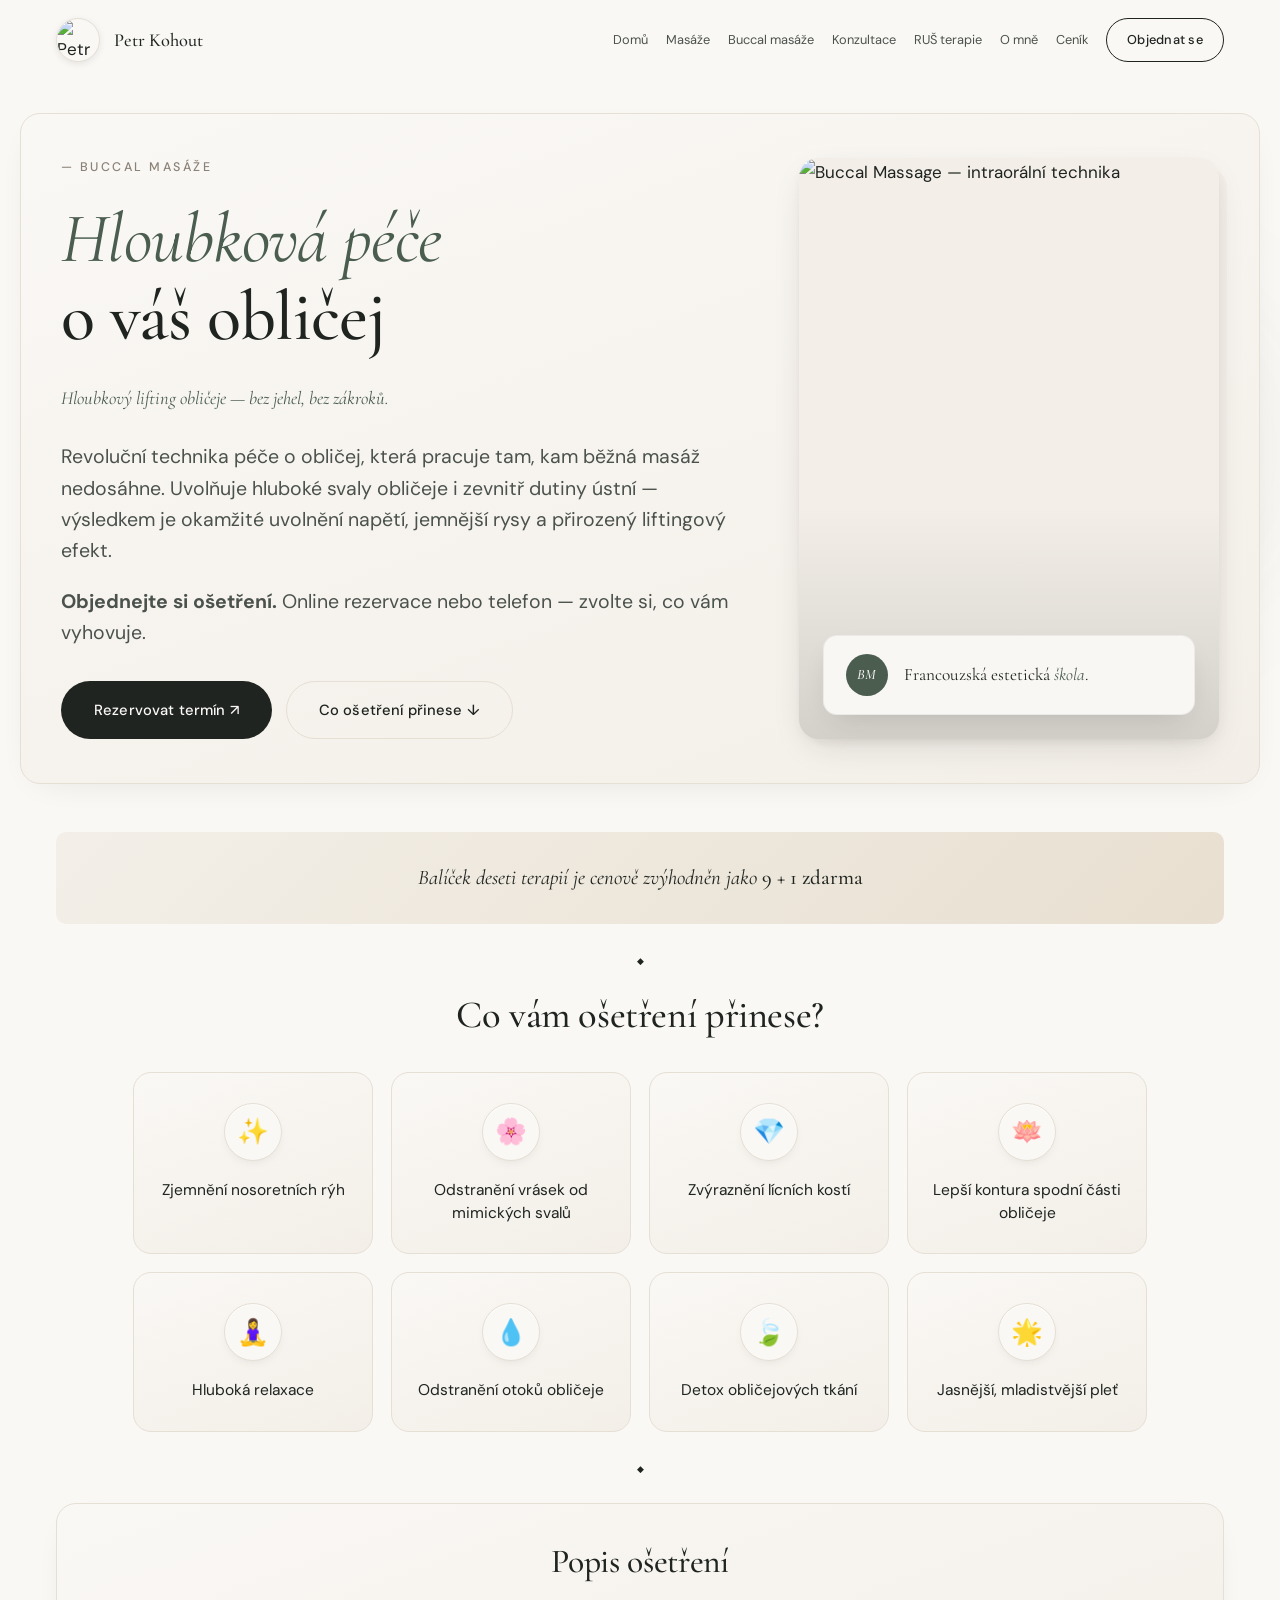
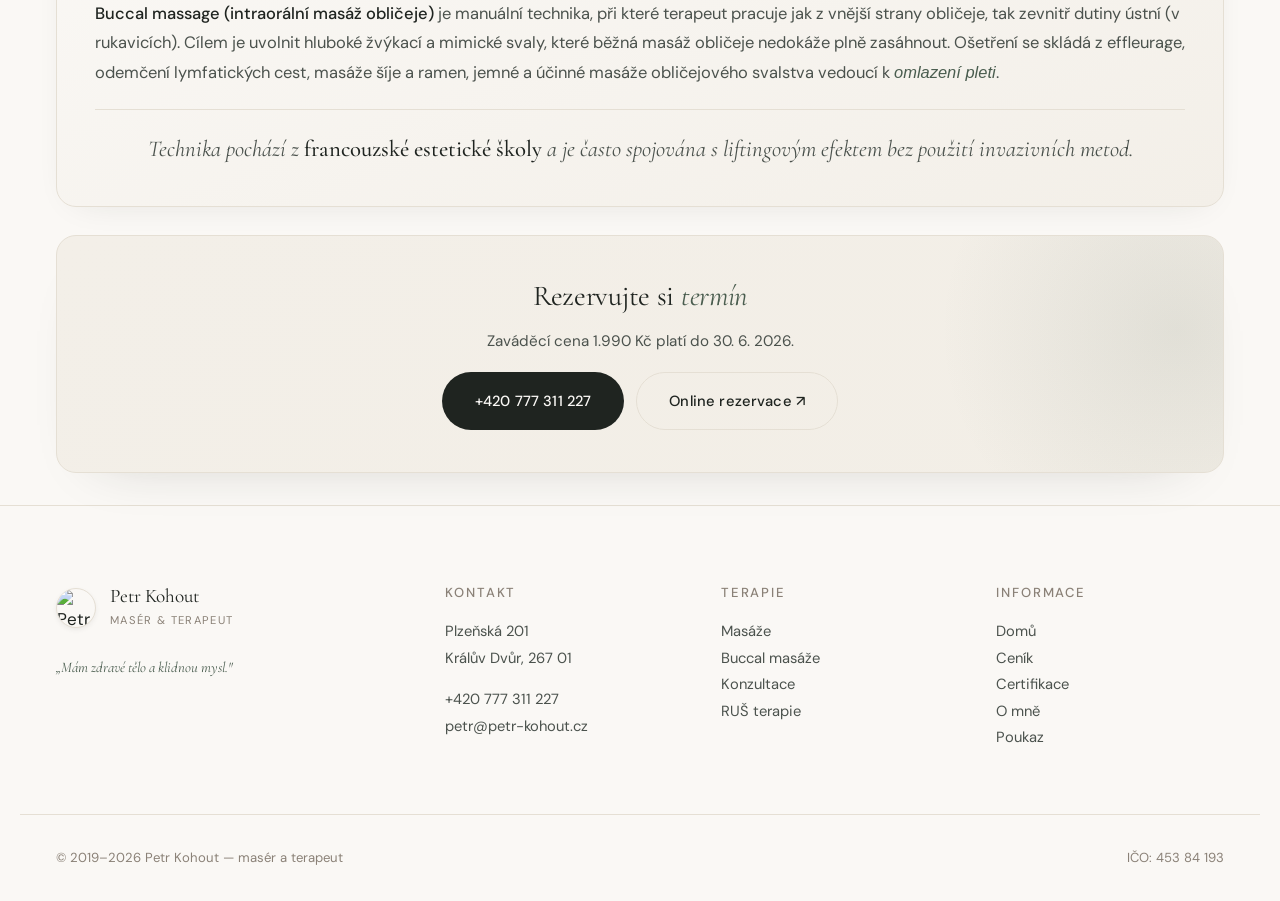
==== commit c5982557: "Hero: jeden box pro text, obrázek i CTA (split + page-hero) Made-with: Cursor" ====
--- a/buccal-massage.html
+++ b/buccal-massage.html
@@ -38,28 +38,28 @@
 
   <main>
     <section class="hero">
-      <div class="hero-inner hero-inner--visual-tall">
+      <div class="hero-inner hero-inner--visual-tall hero-inner--boxed reveal">
         <div class="hero-text">
           <div class="hero-heading-block">
-            <div class="hero-eyebrow reveal">— Buccal masáže</div>
-            <h1 class="hero-title reveal">
+            <div class="hero-eyebrow">— Buccal masáže</div>
+            <h1 class="hero-title">
               <span class="serif-italic">Hloubková péče</span><br />
               o váš obličej
             </h1>
           </div>
-          <div class="hero-meta reveal">
+          <div class="hero-meta">
             <span>Hloubkový lifting obličeje — bez jehel, bez zákroků.</span>
           </div>
           <div class="hero-lead-wrap">
-            <p class="hero-lead reveal">
+            <p class="hero-lead">
               Revoluční technika péče o obličej, která pracuje tam, kam běžná masáž nedosáhne. Uvolňuje hluboké svaly obličeje i zevnitř dutiny ústní — výsledkem je okamžité uvolnění napětí, jemnější rysy a přirozený liftingový efekt.
             </p>
-            <p class="hero-lead reveal">
+            <p class="hero-lead">
               <strong>Objednejte si ošetření.</strong> Online rezervace nebo telefon — zvolte si, co vám vyhovuje.
             </p>
           </div>
         </div>
-        <div class="hero-visual-stack reveal">
+        <div class="hero-visual-stack">
           <div class="hero-visual hero-visual--portrait">
             <img src="https://2e7ae127dc.clvaw-cdnwnd.com/8b7f1cb16bb3a421f5046f3509f56152/200000141-ddcdbddcdc/ChatGPT%20Image%2027.%202.%202026%2014_47_42.png?ph=2e7ae127dc" alt="Buccal Massage — intraorální technika" loading="lazy" decoding="async" />
             <div class="hero-rus__badge">
@@ -69,7 +69,7 @@
           </div>
         </div>
         <div class="hero-cta-row">
-          <div class="hero-actions hero-actions--hero-row reveal">
+          <div class="hero-actions hero-actions--hero-row">
             <a href="#" data-action="book" class="btn btn-primary">Rezervovat termín ↗</a>
             <a href="#ucinky" class="btn btn-ghost">Co ošetření přinese ↓</a>
           </div>
--- a/assets/style.css
+++ b/assets/style.css
@@ -278,6 +278,18 @@
   align-items: start;
   justify-content: start;
   width: 100%;
+}
+/* Celá split-hero (text + fotka + CTA) v jednom rámu */
+.hero-inner.hero-inner--boxed {
+  box-sizing: border-box;
+  padding: clamp(28px, 3.5vw, 44px) clamp(28px, 3.5vw, 40px);
+  background: linear-gradient(160deg, var(--bg) 0%, var(--bg-alt) 100%);
+  border: 1px solid var(--line);
+  border-radius: var(--radius-lg);
+  box-shadow: 0 10px 36px -22px rgba(31, 36, 32, 0.16);
+}
+.hero-inner.hero-inner--boxed .hero-lead {
+  max-width: none;
 }
 .hero-text {
   min-width: 0;
@@ -1042,25 +1054,12 @@
   padding-bottom: clamp(18px, 3vw, 32px);
 }
 
-/* Masáže — úvod a textové sloupce ve stejném „rámu“ jako O mně / Konzultace */
-#page-masaze .page-hero .about-story-card--masaze-hero {
-  max-width: 720px;
-  margin: clamp(12px, 2vw, 20px) auto 0;
-  padding: clamp(28px, 3.2vw, 40px) clamp(26px, 3vw, 38px);
-  text-align: center;
-  background: linear-gradient(160deg, var(--bg) 0%, var(--bg-alt) 100%);
-  border: 1px solid var(--line);
-  border-radius: var(--radius-lg);
-  box-shadow: 0 10px 36px -22px rgba(31, 36, 32, 0.16);
-}
-#page-masaze .page-hero .about-story-card--masaze-hero .lead {
-  max-width: none;
-}
-#page-masaze .page-hero .about-story-card--masaze-hero .lead--sub {
+/* Masáže — zvýrazněný první lead v hero boxu */
+#page-masaze .page-hero--boxed .lead--sub {
   margin-top: 0;
   color: var(--accent);
 }
-#page-masaze .page-hero .about-story-card--masaze-hero .lead + .lead {
+#page-masaze .page-hero--boxed .lead + .lead {
   margin-top: clamp(10px, 1.5vw, 16px);
 }
 #page-masaze .feature-block > div:not(.feature-visual) {
@@ -1109,7 +1108,6 @@
   color: var(--ink);
 }
 
-/* Metoda RUŠ — boxy pod hero (hero zůstává jako na ostatních podstránkách) */
 #page-metoda-rus .stat-highlight__inner {
   background: linear-gradient(160deg, var(--bg) 0%, var(--bg-alt) 100%);
   border: 1px solid var(--line);
@@ -1318,6 +1316,31 @@
 .page-hero-foot {
   margin-left: auto;
   margin-right: auto;
+}
+/* Jednoduchý page-hero — celá sekce jako jeden box (přebije výchozí padding) */
+.page-hero.page-hero--boxed {
+  box-sizing: border-box;
+  padding: var(--page-top-pad) clamp(26px, 3vw, 36px) clamp(32px, 4.5vw, 52px);
+  background: linear-gradient(160deg, var(--bg) 0%, var(--bg-alt) 100%);
+  border: 1px solid var(--line);
+  border-radius: var(--radius-lg);
+  box-shadow: 0 10px 36px -22px rgba(31, 36, 32, 0.16);
+}
+.page-hero.page-hero--boxed .section-eyebrow {
+  margin-bottom: 10px;
+}
+.page-hero.page-hero--boxed h1 {
+  margin-left: auto;
+  margin-right: auto;
+}
+.page-hero.page-hero--boxed .lead {
+  max-width: 52ch;
+}
+.page-hero.page-hero--boxed .page-hero-foot {
+  margin-top: clamp(10px, 1.5vw, 16px);
+}
+.page-hero.page-hero--boxed:has(+ .section-divider--after-hero) {
+  padding-bottom: clamp(10px, 1.8vw, 22px);
 }
 .page-hero--home .home-hero-meta {
   font-family: 'Cormorant Garamond', serif;
@@ -3279,6 +3302,9 @@
 
   .hero { padding: var(--page-top-pad) 0 0; }
   .hero-inner { padding-left: 20px; padding-right: 20px; }
+  .hero-inner.hero-inner--boxed {
+    padding: clamp(22px, 4vw, 32px) 20px;
+  }
   .hero-actions { flex-direction: column; align-items: stretch; }
   .hero-actions .btn { justify-content: center; }
   .banner-new {
